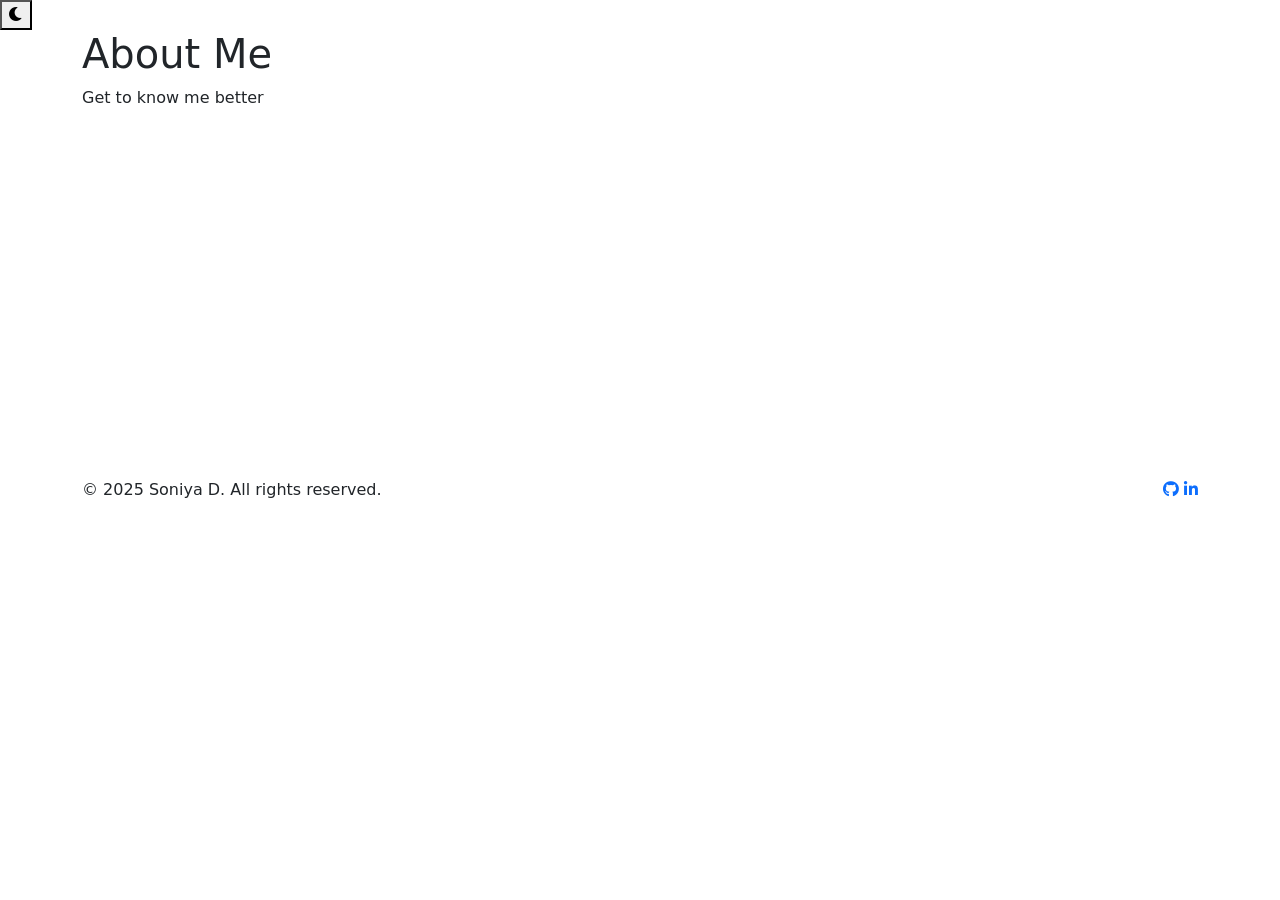
==== about.html @ 7eae17a2 "Add personal portfolio website" ====
<!DOCTYPE html>
<html lang="en">
<head>
    <meta charset="UTF-8">
    <meta name="viewport" content="width=device-width, initial-scale=1.0">
    <title>About | Soniya D</title>
    <link href="https://cdn.jsdelivr.net/npm/bootstrap@5.3.0-alpha1/dist/css/bootstrap.min.css" rel="stylesheet">
    <link rel="stylesheet" href="https://cdnjs.cloudflare.com/ajax/libs/font-awesome/6.0.0-beta3/css/all.min.css">
    <link href="https://fonts.googleapis.com/css2?family=Inter:wght@300;400;500;600;700;800&family=Playfair+Display:wght@400;500;600;700&display=swap" rel="stylesheet">
    <link href="https://unpkg.com/aos@2.3.1/dist/aos.css" rel="stylesheet">
    <link rel="stylesheet" href="css/style.css">
</head>
<body>

    <button id="theme-toggle" class="theme-toggle"><i class="fas fa-moon"></i></button>

    <nav class="navbar navbar-expand-lg navbar-dark fixed-top">
        <div class="container">
            <a class="navbar-brand" href="index.html"><span class="brand-gold">Soniya</span> D</a>
            <button class="navbar-toggler" type="button" data-bs-toggle="collapse" data-bs-target="#navbarNav">
                <span class="navbar-toggler-icon"></span>
            </button>
            <div class="collapse navbar-collapse" id="navbarNav">
                <ul class="navbar-nav ms-auto">
                    <li class="nav-item"><a class="nav-link" href="index.html">Home</a></li>
                    <li class="nav-item"><a class="nav-link active" href="about.html">About</a></li>
                    <li class="nav-item"><a class="nav-link" href="skills.html">Skills</a></li>
                    <li class="nav-item"><a class="nav-link" href="services.html">Services</a></li>
                    <li class="nav-item"><a class="nav-link" href="projects.html">Projects</a></li>
                    <li class="nav-item"><a class="nav-link" href="resume.html">Resume</a></li>
                    <li class="nav-item"><a class="nav-link" href="contact.html">Contact</a></li>
                </ul>
            </div>
        </div>
    </nav>

    <section class="page-header">
        <div class="container">
            <h1>About Me</h1>
            <p>Get to know me better</p>
        </div>
    </section>

    <section class="about-section">
        <div class="container">
            <div class="row justify-content-center">
                <div class="col-lg-9" data-aos="zoom-in" data-aos-duration="1000" data-aos-easing="ease-out-cubic">
                    <div class="about-card">
                        <div class="profile-wrapper">
                            <div class="profile-ring"></div>
                            <img src="images/img2.jpeg" alt="Soniya D" class="profile-img">
                        </div>
                        <div class="about-content">
                            <h3>Motivated Full-Stack Developer</h3>
                            <div class="lead" id="typed-text"></div>
                            <p>I'm a passionate Python Full-Stack Developer with strong expertise in Django, HTML, CSS, JavaScript, Bootstrap, and MySQL. I love building clean, scalable, and user-friendly web applications that solve real-world problems.</p>
                            <p>With hands-on internship experience and self-developed projects, I focus on writing efficient code and delivering exceptional user experiences. I'm eager to contribute to a collaborative team environment while continuously learning and growing as a developer.</p>
                            
                            <div class="info-list">
                                <div class="info-item" style="--i: 1;">
                                    <i class="fas fa-envelope"></i>
                                    <span>soniyadasperera@gmail.com</span>
                                </div>                            
                                <div class="info-item" style="--i: 3;">
                                    <i class="fas fa-map-marker-alt"></i>
                                    <span>Trivandrum, Kerala</span>
                                </div>
                                <div class="info-item" style="--i: 4;">
                                    <i class="fas fa-calendar-alt"></i>
                                    <span>Available for freelance</span>
                                </div>
                            </div>
                            
                            <a href="contact.html" class="btn btn-primary btn-hire">Hire Me</a>
                        </div>
                    </div>
                </div>
            </div>
        </div>
    </section>

    <footer class="footer">
        <div class="container">
            <div class="row">
                <div class="col-md-6">
                    <p>&copy; 2025 Soniya D. All rights reserved.</p>
                </div>
                <div class="col-md-6 text-md-end">
                    <div class="social-links">
                        <a href="#" target="_blank"><i class="fab fa-github"></i></a>
                        <a href="https://www.linkedin.com/in/soniyadas05" target="_blank" rel="noopener noreferrer">
                            <i class="fab fa-linkedin-in"></i>
                        </a>
                    </div>
                </div>
            </div>
        </div>
    </footer>

    <script src="https://cdn.jsdelivr.net/npm/bootstrap@5.3.0-alpha1/dist/js/bootstrap.bundle.min.js"></script>
    <script src="https://unpkg.com/aos@2.3.1/dist/aos.js"></script>
    <script src="js/script.js"></script>
</body>
</html>
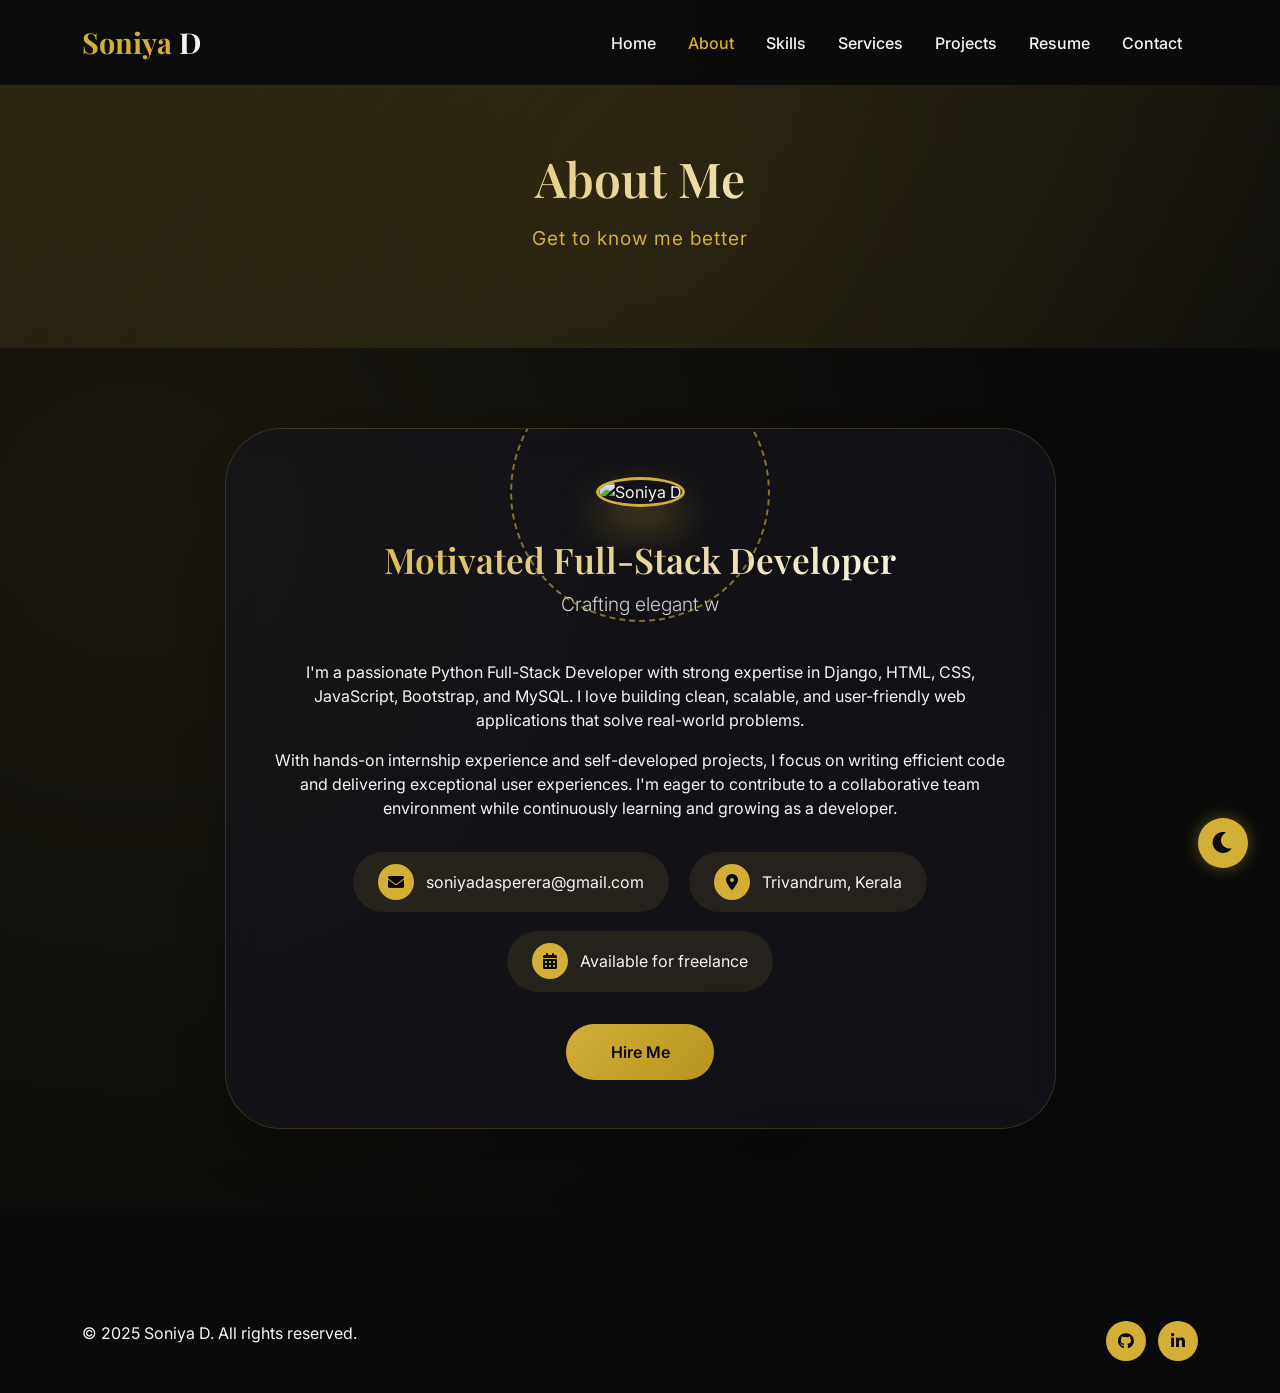
==== commit 8a5489b1: "Updated email link in about page" ====
--- a/about.html
+++ b/about.html
@@ -1,6 +1,6 @@
 <!DOCTYPE html>
 <html lang="en">
-<head>
+<head> 
     <meta charset="UTF-8">
     <meta name="viewport" content="width=device-width, initial-scale=1.0">
     <title>About | Soniya D</title>
@@ -59,7 +59,7 @@
                             <div class="info-list">
                                 <div class="info-item" style="--i: 1;">
                                     <i class="fas fa-envelope"></i>
-                                    <span>soniyadasperera@gmail.com</span>
+                                    <span><a href="mailto:soniyadasperera@gmail.com" style="color: inherit; text-decoration: none;">soniyadasperera@gmail.com</a></span>
                                 </div>                            
                                 <div class="info-item" style="--i: 3;">
                                     <i class="fas fa-map-marker-alt"></i>
@@ -101,4 +101,4 @@
     <script src="https://unpkg.com/aos@2.3.1/dist/aos.js"></script>
     <script src="js/script.js"></script>
 </body>
-</html>+</html>
--- a/css/style.css
+++ b/css/style.css
@@ -0,0 +1,1127 @@
+/* ============================================
+   GLOBAL VARIABLES & RESET
+============================================ */
+:root {
+    --bg-dark: #0a0a0a;
+    --bg-light: #ffffff;
+    --text-dark: #f5f5f5;
+    --text-light: #1a1a1a;
+    --primary: #d4af37;
+    --primary-dark: #b8941e;
+    --primary-glow: rgba(212, 175, 55, 0.4);
+    --gray-dark: #1f1f1f;
+    --gray-light: #eaeaea;
+    --transition: all 0.3s ease;
+    --card-bg: rgba(20, 20, 30, 0.6);
+    --card-border: rgba(212, 175, 55, 0.2);
+}
+
+[data-theme="light"] {
+    --bg-dark: #ffffff;
+    --text-dark: #1a1a1a;
+    --gray-dark: #f8f9fa;
+    --card-bg: rgba(255, 255, 255, 0.8);
+    --card-border: rgba(0, 0, 0, 0.08);
+}
+
+* {
+    margin: 0;
+    padding: 0;
+    box-sizing: border-box;
+}
+
+body {
+    font-family: 'Inter', sans-serif;
+    background-color: var(--bg-dark);
+    color: var(--text-dark);
+    transition: var(--transition);
+    overflow-x: hidden;
+}
+
+h1, h2, h3, h4, h5, h6 {
+    font-family: 'Playfair Display', serif;
+    font-weight: 600;
+}
+
+.highlight {
+    color: var(--primary);
+}
+
+/* ============================================
+   NAVBAR
+============================================ */
+.navbar {
+    background: rgba(10, 10, 10, 0.95);
+    backdrop-filter: blur(10px);
+    padding: 1rem 0;
+    transition: var(--transition);
+}
+
+[data-theme="light"] .navbar {
+    background: rgba(255, 255, 255, 0.95);
+    box-shadow: 0 2px 10px rgba(0,0,0,0.1);
+}
+
+.navbar-brand {
+    font-family: 'Playfair Display', serif;
+    font-size: 1.8rem;
+    font-weight: 700;
+    color: var(--text-dark) !important;
+}
+
+.brand-gold {
+    color: var(--primary);
+}
+
+.nav-link {
+    color: var(--text-dark) !important;
+    font-weight: 500;
+    margin: 0 0.5rem;
+    transition: var(--transition);
+}
+
+.nav-link:hover, .nav-link.active {
+    color: var(--primary) !important;
+}
+
+/* ============================================
+   THEME TOGGLE BUTTON
+============================================ */
+.theme-toggle {
+    position: fixed;
+    bottom: 2rem;
+    right: 2rem;
+    z-index: 999;
+    background: var(--primary);
+    border: none;
+    width: 50px;
+    height: 50px;
+    border-radius: 50%;
+    cursor: pointer;
+    box-shadow: 0 0 15px var(--primary-glow);
+    transition: var(--transition);
+}
+
+.theme-toggle i {
+    font-size: 1.5rem;
+    color: #0a0a0a;
+}
+
+.theme-toggle:hover {
+    transform: scale(1.1);
+    background: var(--primary-dark);
+}
+
+/* ============================================
+   HERO SECTION (Home)
+============================================ */
+.hero-section {
+    min-height: 100vh;
+    padding-top: 80px;
+    position: relative;
+    overflow: hidden;
+}
+
+.hero-title {
+    font-size: 3.5rem;
+    margin-bottom: 1rem;
+}
+
+.hero-role {
+    font-size: 2rem;
+    margin-bottom: 1rem;
+}
+
+.hero-tagline {
+    font-size: 1.2rem;
+    opacity: 0.9;
+    margin-bottom: 2rem;
+}
+
+/* Hexagon Profile */
+.hero-image {
+    position: relative;
+    display: flex;
+    justify-content: center;
+    align-items: center;
+}
+
+.hexagon-wrapper {
+    position: relative;
+    width: 380px;
+    height: 380px;
+    margin: 0 auto;
+}
+
+.hexagon {
+    position: relative;
+    width: 100%;
+    height: 100%;
+    background: linear-gradient(135deg, var(--primary) 0%, var(--primary-dark) 100%);
+    clip-path: polygon(50% 0%, 100% 25%, 100% 75%, 50% 100%, 0% 75%, 0% 25%);
+    display: flex;
+    align-items: center;
+    justify-content: center;
+    transition: all 0.4s ease;
+    animation: floatHexagon 4s ease-in-out infinite;
+}
+
+.hexagon::before {
+    content: '';
+    position: absolute;
+    inset: 5px;
+    background: var(--bg-dark);
+    clip-path: polygon(50% 0%, 100% 25%, 100% 75%, 50% 100%, 0% 75%, 0% 25%);
+    z-index: 1;
+}
+
+.hexagon img {
+    position: relative;
+    z-index: 2;
+    width: 92%;
+    height: 92%;
+    object-fit: cover;
+    clip-path: polygon(50% 0%, 100% 25%, 100% 75%, 50% 100%, 0% 75%, 0% 25%);
+    transition: transform 0.5s ease;
+}
+
+.hexagon:hover img {
+    transform: scale(1.05);
+}
+
+.hexagon:hover {
+    filter: drop-shadow(0 0 20px var(--primary-glow));
+}
+
+@keyframes floatHexagon {
+    0%, 100% { transform: translateY(0) rotate(0deg); }
+    50% { transform: translateY(-15px) rotate(2deg); }
+}
+
+.glow-ring {
+    position: absolute;
+    top: -10px;
+    left: -10px;
+    right: -10px;
+    bottom: -10px;
+    border-radius: 30% 70% 70% 30% / 30% 30% 70% 70%;
+    background: radial-gradient(circle, var(--primary) 0%, transparent 70%);
+    opacity: 0.3;
+    animation: rotateGlow 8s linear infinite;
+    z-index: -1;
+}
+
+@keyframes rotateGlow {
+    0% { transform: rotate(0deg); border-radius: 30% 70% 70% 30% / 30% 30% 70% 70%; }
+    50% { transform: rotate(180deg); border-radius: 70% 30% 30% 70% / 60% 40% 60% 40%; }
+    100% { transform: rotate(360deg); border-radius: 30% 70% 70% 30% / 30% 30% 70% 70%; }
+}
+
+
+/* ============================================
+   HOME PAGE – MORPHING BLOB SHAPE (Luxury)
+============================================ */
+.hero-image {
+    position: relative;
+    display: flex;
+    justify-content: center;
+    align-items: center;
+}
+
+.blob-wrapper {
+    position: relative;
+    width: 380px;
+    height: 380px;
+    margin: 0 auto;
+    cursor: pointer;
+    transition: transform 0.3s ease;
+}
+
+.blob-shape {
+    position: relative;
+    width: 100%;
+    height: 100%;
+    background: linear-gradient(135deg, var(--primary) 0%, var(--primary-dark) 100%);
+    border-radius: 60% 40% 30% 70% / 60% 30% 70% 40%;
+    animation: morphBlob 8s ease-in-out infinite;
+    display: flex;
+    align-items: center;
+    justify-content: center;
+    overflow: hidden;
+    transition: all 0.5s cubic-bezier(0.2, 0.9, 0.4, 1.1);
+    will-change: border-radius;
+}
+
+@keyframes morphBlob {
+    0% {
+        border-radius: 60% 40% 30% 70% / 60% 30% 70% 40%;
+    }
+    25% {
+        border-radius: 30% 60% 70% 40% / 50% 60% 30% 60%;
+    }
+    50% {
+        border-radius: 50% 50% 30% 70% / 40% 60% 70% 30%;
+    }
+    75% {
+        border-radius: 70% 30% 50% 50% / 30% 70% 40% 60%;
+    }
+    100% {
+        border-radius: 60% 40% 30% 70% / 60% 30% 70% 40%;
+    }
+}
+
+.blob-shape img {
+    width: 92%;
+    height: 92%;
+    object-fit: cover;
+    border-radius: inherit;
+    transition: transform 0.5s ease;
+    filter: brightness(1.02);
+}
+
+.blob-shape:hover img {
+    transform: scale(1.03);
+}
+
+.blob-wrapper:hover .blob-shape {
+    transform: rotate(3deg) scale(1.02);
+    filter: drop-shadow(0 0 25px var(--primary-glow));
+}
+
+.blob-glow {
+    position: absolute;
+    top: -15px;
+    left: -15px;
+    right: -15px;
+    bottom: -15px;
+    background: radial-gradient(circle, var(--primary) 0%, transparent 70%);
+    border-radius: 50%;
+    opacity: 0.2;
+    animation: pulseGlow 3s ease-in-out infinite;
+    z-index: -1;
+}
+
+@keyframes pulseGlow {
+    0%, 100% {
+        opacity: 0.15;
+        transform: scale(0.98);
+    }
+    50% {
+        opacity: 0.35;
+        transform: scale(1.02);
+    }
+}
+
+/* 3D Tilt Effect on hover (enhanced via JS) */
+.blob-wrapper.tilt-effect {
+    transform-style: preserve-3d;
+    perspective: 1000px;
+}
+
+/* Responsive */
+@media (max-width: 768px) {
+    .blob-wrapper {
+        width: 260px;
+        height: 260px;
+    }
+}
+
+/* ============================================
+   IMAGE POP-OUT EFFECT (Emerging from shape)
+============================================ */
+.blob-shape {
+    transform-style: preserve-3d;
+    perspective: 800px;
+}
+
+.blob-shape img {
+    transition: transform 0.4s cubic-bezier(0.2, 0.9, 0.4, 1.1), filter 0.3s ease;
+    transform-origin: center center;
+    will-change: transform;
+}
+
+/* Hover effect: image comes out of the blob */
+.blob-wrapper:hover .blob-shape img {
+    transform: scale(1.08) translateZ(30px);
+    filter: brightness(1.08) drop-shadow(0 15px 25px rgba(0,0,0,0.3));
+}
+
+/* Optional: also slightly lift the whole blob wrapper */
+.blob-wrapper:hover .blob-shape {
+    transform: rotate(2deg) scale(1.01);
+    filter: drop-shadow(0 0 25px var(--primary-glow));
+}
+
+/* Smooth transition for the wrapper as well */
+.blob-wrapper {
+    transition: transform 0.3s ease;
+}
+
+
+/* ============================================
+   BUTTONS
+============================================ */
+.btn {
+    padding: 0.8rem 2rem;
+    font-weight: 500;
+    border-radius: 50px;
+    transition: var(--transition);
+}
+
+.btn-primary {
+    background: var(--primary);
+    border: none;
+    color: #0a0a0a;
+}
+
+.btn-primary:hover {
+    background: var(--primary-dark);
+    transform: translateY(-3px);
+    box-shadow: 0 10px 20px var(--primary-glow);
+}
+
+.btn-outline {
+    background: transparent;
+    border: 2px solid var(--primary);
+    color: var(--primary);
+}
+
+.btn-outline:hover {
+    background: var(--primary);
+    color: #0a0a0a;
+    transform: translateY(-3px);
+}
+
+/* ============================================
+   SCROLL INDICATOR
+============================================ */
+.scroll-indicator {
+    position: absolute;
+    bottom: 2rem;
+    left: 50%;
+    transform: translateX(-50%);
+    animation: bounce 2s infinite;
+}
+
+.scroll-indicator a {
+    color: var(--primary);
+    font-size: 1.5rem;
+}
+
+@keyframes bounce {
+    0%, 100% { transform: translateY(0); }
+    50% { transform: translateY(10px); }
+}
+
+/* ============================================
+   PAGE HEADER (common for inner pages)
+============================================ */
+.page-header {
+    padding: 150px 0 80px;
+    text-align: center;
+    background: linear-gradient(135deg, rgba(212,175,55,0.15) 0%, rgba(0,0,0,0) 100%);
+    position: relative;
+    overflow: hidden;
+}
+
+.page-header::before {
+    content: '';
+    position: absolute;
+    top: -50%;
+    left: -50%;
+    width: 200%;
+    height: 200%;
+    background: radial-gradient(circle, rgba(212,175,55,0.1) 0%, transparent 70%);
+    animation: rotateSlow 30s linear infinite;
+    z-index: 0;
+}
+
+@keyframes rotateSlow {
+    from { transform: rotate(0deg); }
+    to { transform: rotate(360deg); }
+}
+
+.page-header h1 {
+    font-size: 3rem;
+    margin-bottom: 1rem;
+    position: relative;
+    z-index: 1;
+    background: linear-gradient(135deg, var(--primary), #fff);
+    -webkit-background-clip: text;
+    background-clip: text;
+    color: transparent;
+    animation: titleReveal 1.2s cubic-bezier(0.2, 0.9, 0.4, 1.1) forwards;
+}
+
+@keyframes titleReveal {
+    0% { opacity: 0; transform: translateY(30px) scale(0.95); filter: blur(10px); }
+    100% { opacity: 1; transform: translateY(0) scale(1); filter: blur(0); }
+}
+
+.page-header p {
+    font-size: 1.2rem;
+    animation: fadeUp 0.8s ease-out 0.4s forwards;
+    opacity: 0;
+    transform: translateY(20px);
+    color: var(--primary);
+    letter-spacing: 1px;
+}
+
+@keyframes fadeUp {
+    to { opacity: 1; transform: translateY(0); }
+}
+
+/* ============================================
+   ABOUT PAGE – LUXURY CARD
+============================================ */
+.about-section {
+    padding: 80px 0;
+    position: relative;
+    background: radial-gradient(circle at 10% 20%, rgba(212,175,55,0.08) 0%, transparent 70%);
+}
+
+.about-card {
+    background: var(--card-bg);
+    backdrop-filter: blur(15px);
+    border-radius: 56px;
+    padding: 3rem;
+    border: 1px solid var(--card-border);
+    box-shadow: 0 30px 50px rgba(0, 0, 0, 0.2);
+    transition: all 0.5s cubic-bezier(0.2, 0.9, 0.4, 1.1);
+    position: relative;
+    overflow: hidden;
+}
+
+.about-card::after {
+    content: '';
+    position: absolute;
+    top: 0;
+    left: 0;
+    width: 100%;
+    height: 100%;
+    background: linear-gradient(120deg, transparent, rgba(212,175,55,0.1), transparent);
+    transform: translateX(-100%);
+    transition: transform 0.8s ease;
+}
+
+.about-card:hover::after {
+    transform: translateX(100%);
+}
+
+.about-card:hover {
+    transform: translateY(-8px) scale(1.01);
+    box-shadow: 0 40px 60px var(--primary-glow);
+    border-color: var(--primary);
+}
+
+.profile-wrapper {
+    position: relative;
+    text-align: center;
+    margin-bottom: 2rem;
+}
+
+.profile-ring {
+    position: absolute;
+    top: 50%;
+    left: 50%;
+    transform: translate(-50%, -50%);
+    width: 260px;
+    height: 260px;
+    border-radius: 50%;
+    border: 2px dashed var(--primary);
+    animation: spinRing 20s linear infinite;
+    pointer-events: none;
+    opacity: 0.6;
+}
+
+@keyframes spinRing {
+    from { transform: translate(-50%, -50%) rotate(0deg); }
+    to { transform: translate(-50%, -50%) rotate(360deg); }
+}
+
+.profile-img {
+    width: 240px;
+    height: 240px;
+    border-radius: 50%;
+    object-fit: cover;
+    border: 3px solid var(--primary);
+    box-shadow: 0 20px 40px var(--primary-glow);
+    transition: all 0.4s ease;
+    animation: floatProfile 5s ease-in-out infinite;
+}
+
+@keyframes floatProfile {
+    0%, 100% { transform: translateY(0); }
+    50% { transform: translateY(-8px); }
+}
+
+.profile-img:hover {
+    transform: scale(1.02);
+    animation-play-state: paused;
+}
+
+.about-content {
+    text-align: center;
+}
+
+.about-content h3 {
+    font-size: 2.2rem;
+    background: linear-gradient(135deg, var(--primary), #fff);
+    -webkit-background-clip: text;
+    background-clip: text;
+    color: transparent;
+}
+
+.about-content .lead {
+    font-size: 1.2rem;
+    min-height: 70px;
+    color: rgba(255,255,255,0.8);
+}
+
+[data-theme="light"] .about-content .lead {
+    color: rgba(0,0,0,0.7);
+}
+
+.info-list {
+    display: flex;
+    flex-wrap: wrap;
+    justify-content: center;
+    gap: 1.2rem;
+    margin: 2rem 0;
+}
+
+.info-item {
+    display: flex;
+    align-items: center;
+    gap: 0.8rem;
+    background: rgba(212, 175, 55, 0.1);
+    backdrop-filter: blur(5px);
+    padding: 0.7rem 1.5rem;
+    border-radius: 60px;
+    transition: all 0.3s ease;
+    border: 1px solid transparent;
+}
+
+.info-item i {
+    width: 36px;
+    height: 36px;
+    background: var(--primary);
+    border-radius: 50%;
+    display: inline-flex;
+    align-items: center;
+    justify-content: center;
+    color: #0a0a0a;
+}
+
+.info-item:hover {
+    background: rgba(212, 175, 55, 0.2);
+    transform: translateY(-5px);
+    border-color: var(--primary);
+}
+
+.btn-hire {
+    padding: 1rem 2.8rem;
+    font-weight: 600;
+    background: linear-gradient(135deg, var(--primary), var(--primary-dark));
+    border: none;
+    color: #0a0a0a;
+    transition: all 0.4s ease;
+}
+
+.btn-hire:hover {
+    transform: translateY(-3px);
+    box-shadow: 0 10px 25px var(--primary-glow);
+}
+
+/* ============================================
+   SKILLS PAGE – GLASS CARDS & PROGRESS BARS
+============================================ */
+.skills-section {
+    padding: 80px 0;
+}
+
+.skill-card {
+    background: var(--card-bg);
+    backdrop-filter: blur(12px);
+    border-radius: 28px;
+    padding: 2rem;
+    transition: transform 0.4s ease, box-shadow 0.4s ease;
+    height: 100%;
+    border: 1px solid var(--card-border);
+}
+
+.skill-card:hover {
+    transform: translateY(-8px);
+    box-shadow: 0 25px 45px var(--primary-glow);
+    border-color: var(--primary);
+}
+
+.skill-card-header {
+    display: flex;
+    align-items: center;
+    gap: 1rem;
+    margin-bottom: 2rem;
+    border-bottom: 2px solid var(--primary);
+    padding-bottom: 0.8rem;
+}
+
+.skill-card-header i {
+    font-size: 2.2rem;
+    color: var(--primary);
+    transition: transform 0.3s ease;
+}
+
+.skill-card:hover .skill-card-header i {
+    transform: scale(1.1);
+}
+
+.skill-items {
+    display: flex;
+    flex-direction: column;
+    gap: 1.5rem;
+}
+
+.skill-info {
+    display: flex;
+    justify-content: space-between;
+    margin-bottom: 0.6rem;
+    font-weight: 500;
+}
+
+.skill-info span:first-child i {
+    margin-right: 0.5rem;
+    color: var(--primary);
+}
+
+.skill-percent {
+    font-weight: 600;
+    color: var(--primary);
+}
+
+.progress {
+    height: 8px;
+    background: rgba(212, 175, 55, 0.2);
+    border-radius: 10px;
+}
+
+.progress-bar {
+    background: linear-gradient(90deg, var(--primary), var(--primary-dark));
+    border-radius: 10px;
+    width: 0;
+    transition: width 1.2s cubic-bezier(0.22, 0.97, 0.36, 0.98);
+}
+
+.skill-item:hover .skill-percent {
+    transform: scale(1.05);
+    text-shadow: 0 0 5px var(--primary-glow);
+}
+
+.soft-skills-card {
+    background: var(--card-bg);
+    backdrop-filter: blur(12px);
+    border-radius: 28px;
+    padding: 2rem;
+    text-align: center;
+    border: 1px solid var(--card-border);
+    transition: all 0.3s ease;
+}
+
+.soft-skills-card:hover {
+    transform: translateY(-5px);
+    border-color: var(--primary);
+}
+
+.soft-skills-header {
+    display: flex;
+    align-items: center;
+    justify-content: center;
+    gap: 1rem;
+    margin-bottom: 1.5rem;
+}
+
+.soft-skills-header i {
+    font-size: 2rem;
+    color: var(--primary);
+}
+
+.skill-badge {
+    display: inline-block;
+    background: rgba(212, 175, 55, 0.15);
+    padding: 0.5rem 1.5rem;
+    border-radius: 60px;
+    font-weight: 500;
+    margin: 0.3rem;
+    transition: all 0.3s ease;
+}
+
+.skill-badge:hover {
+    background: var(--primary);
+    color: #0a0a0a;
+    transform: translateY(-3px);
+}
+
+/* ============================================
+   SERVICES, PROJECTS, RESUME
+============================================ */
+.service-card, .project-card, .resume-card {
+    background: var(--card-bg);
+    backdrop-filter: blur(10px);
+    border-radius: 24px;
+    padding: 2rem;
+    transition: var(--transition);
+    height: 100%;
+    border: 1px solid var(--card-border);
+}
+
+.service-card:hover, .project-card:hover, .resume-card:hover {
+    transform: translateY(-8px);
+    box-shadow: 0 20px 40px var(--primary-glow);
+    border-color: var(--primary);
+}
+
+.service-card i {
+    font-size: 3rem;
+    color: var(--primary);
+    margin-bottom: 1rem;
+}
+
+.project-img img {
+    width: 100%;
+    height: 250px;
+    object-fit: cover;
+    border-radius: 20px 20px 0 0;
+}
+
+.tech-stack span {
+    display: inline-block;
+    background: rgba(212, 175, 55, 0.2);
+    padding: 0.2rem 0.8rem;
+    border-radius: 20px;
+    font-size: 0.8rem;
+    margin-right: 0.5rem;
+    margin-bottom: 0.5rem;
+}
+
+.resume-card h3 {
+    border-left: 3px solid var(--primary);
+    padding-left: 1rem;
+    margin-bottom: 1.5rem;
+}
+
+.company {
+    color: var(--primary);
+    font-weight: 500;
+}
+
+/* ============================================
+   CONTACT PAGE LUXURY STYLES (Phone removed)
+============================================ */
+.contact-section {
+    padding: 80px 0;
+}
+
+.contact-info-card, .contact-form-card {
+    background: var(--card-bg);
+    backdrop-filter: blur(15px);
+    border-radius: 32px;
+    padding: 2.5rem;
+    border: 1px solid var(--card-border);
+    transition: all 0.4s ease;
+    height: 100%;
+}
+
+.contact-info-card:hover, .contact-form-card:hover {
+    transform: translateY(-8px);
+    border-color: var(--primary);
+    box-shadow: 0 25px 45px var(--primary-glow);
+}
+
+.contact-info-card h3, .contact-form-card h3 {
+    font-size: 1.8rem;
+    margin-bottom: 2rem;
+}
+
+.contact-details {
+    margin-top: 1rem;
+}
+
+.contact-item {
+    display: flex;
+    align-items: center;
+    gap: 1.2rem;
+    margin-bottom: 2rem;
+    padding: 0.5rem;
+    border-radius: 20px;
+    transition: all 0.3s ease;
+}
+
+.contact-item:hover {
+    background: rgba(212, 175, 55, 0.1);
+    transform: translateX(8px);
+}
+
+.icon-box {
+    width: 50px;
+    height: 50px;
+    background: linear-gradient(135deg, var(--primary), var(--primary-dark));
+    border-radius: 18px;
+    display: flex;
+    align-items: center;
+    justify-content: center;
+    transition: all 0.3s ease;
+}
+
+.icon-box i {
+    font-size: 1.5rem;
+    color: #0a0a0a;
+}
+
+.contact-item h4 {
+    font-size: 1rem;
+    font-weight: 600;
+    margin-bottom: 0.2rem;
+    color: var(--primary);
+}
+
+.contact-item p {
+    margin-bottom: 0;
+    font-size: 0.95rem;
+    opacity: 0.85;
+}
+
+/* Form Inputs */
+.contact-form-card .form-control {
+    background: rgba(255, 255, 255, 0.08);
+    border: 1px solid rgba(212, 175, 55, 0.3);
+    border-radius: 16px;
+    padding: 0.9rem 1.2rem;
+    color: var(--text-dark);
+    transition: all 0.3s ease;
+}
+
+[data-theme="light"] .contact-form-card .form-control {
+    background: rgba(0, 0, 0, 0.03);
+    border-color: rgba(0, 0, 0, 0.15);
+    color: #1a1a1a;
+}
+
+.contact-form-card .form-control:focus {
+    border-color: var(--primary);
+    box-shadow: 0 0 0 3px rgba(212, 175, 55, 0.2);
+    outline: none;
+}
+
+.contact-form-card .form-control::placeholder {
+    color: rgba(255, 255, 255, 0.5);
+}
+
+[data-theme="light"] .contact-form-card .form-control::placeholder {
+    color: rgba(0, 0, 0, 0.4);
+}
+
+.send-btn {
+    width: 100%;
+    padding: 1rem;
+    font-weight: 600;
+    letter-spacing: 1px;
+    border-radius: 50px;
+    background: linear-gradient(135deg, var(--primary), var(--primary-dark));
+    border: none;
+    transition: all 0.3s ease;
+}
+
+.send-btn:hover {
+    transform: translateY(-3px);
+    box-shadow: 0 10px 25px var(--primary-glow);
+}
+
+/* Alert styling */
+.alert {
+    border-radius: 20px;
+    font-weight: 500;
+    padding: 1rem;
+}
+
+.alert-success {
+    background: rgba(40, 167, 69, 0.15);
+    border: 1px solid #28a745;
+    color: #28a745;
+}
+
+.alert-danger {
+    background: rgba(220, 53, 69, 0.15);
+    border: 1px solid #dc3545;
+    color: #dc3545;
+}
+
+/* ============================================
+   FOOTER & SOCIAL LINKS
+============================================ */
+.footer {
+    padding: 2rem 0;
+    background: rgba(10, 10, 10, 0.95);
+    margin-top: 80px;
+}
+
+[data-theme="light"] .footer {
+    background: var(--gray-light);
+}
+
+.social-links a {
+    display: inline-block;
+    width: 40px;
+    height: 40px;
+    background: var(--primary);
+    color: #0a0a0a;
+    border-radius: 50%;
+    text-align: center;
+    line-height: 40px;
+    margin-left: 0.5rem;
+    transition: var(--transition);
+}
+
+.social-links a:hover {
+    transform: translateY(-3px);
+    background: var(--primary-dark);
+}
+
+/* ============================================
+   LUXURY ADDITIONS – MOUSE GLOW, SCROLL PROGRESS, PARTICLES
+============================================ */
+#particles-canvas {
+    position: fixed;
+    top: 0;
+    left: 0;
+    width: 100%;
+    height: 100%;
+    z-index: -1;
+    pointer-events: none;
+    opacity: 0.4;
+}
+
+.mouse-glow {
+    position: fixed;
+    width: 500px;
+    height: 500px;
+    background: radial-gradient(circle, rgba(212,175,55,0.2) 0%, rgba(212,175,55,0) 70%);
+    border-radius: 50%;
+    pointer-events: none;
+    transform: translate(-50%, -50%);
+    z-index: 9999;
+    opacity: 0;
+    transition: opacity 0.5s ease;
+}
+
+.scroll-progress {
+    position: fixed;
+    top: 0;
+    left: 0;
+    width: 0%;
+    height: 3px;
+    background: linear-gradient(90deg, var(--primary), var(--primary-dark));
+    z-index: 10000;
+    transition: width 0.1s linear;
+    box-shadow: 0 0 8px var(--primary);
+}
+
+/* ============================================
+   RESPONSIVE
+============================================ */
+@media (max-width: 768px) {
+    .hero-title { font-size: 2.5rem; }
+    .hero-role { font-size: 1.5rem; }
+    .hexagon-wrapper { width: 260px; height: 260px; }
+    .page-header h1 { font-size: 2.2rem; }
+    .about-card, .skill-card, .service-card, .project-card { padding: 1.5rem; }
+    .profile-img { width: 180px; height: 180px; }
+    .profile-ring { width: 200px; height: 200px; }
+    .mouse-glow { display: none; }
+    .contact-info-card, .contact-form-card { padding: 1.5rem; }
+    .contact-item { gap: 1rem; }
+    .icon-box { width: 40px; height: 40px; }
+    .icon-box i { font-size: 1.2rem; }
+}
+
+
+
+/* ============================================
+   SKILLS PAGE – SMALL ELEGANT BOXES
+============================================ */
+.skills-section {
+    padding: 80px 0;
+}
+
+.skills-grid {
+    display: flex;
+    flex-wrap: wrap;
+    justify-content: center;
+    gap: 1.8rem;
+}
+
+.skill-box {
+    background: var(--card-bg);
+    backdrop-filter: blur(12px);
+    border-radius: 28px;
+    padding: 1.8rem 1.2rem;
+    text-align: center;
+    transition: all 0.3s ease;
+    border: 1px solid var(--card-border);
+    width: 160px;
+    cursor: default;
+}
+
+.skill-box:hover {
+    transform: translateY(-8px);
+    border-color: var(--primary);
+    box-shadow: 0 20px 35px var(--primary-glow);
+}
+
+.skill-box i {
+    font-size: 2.8rem;
+    color: var(--primary);
+    margin-bottom: 1rem;
+    display: inline-block;
+}
+
+.skill-box h4 {
+    font-size: 1.1rem;
+    font-weight: 600;
+    margin-bottom: 0.8rem;
+}
+
+.skill-box .skill-percent {
+    font-size: 1.5rem;
+    font-weight: 700;
+    color: var(--primary);
+    background: rgba(212, 175, 55, 0.15);
+    display: inline-block;
+    padding: 0.2rem 0.8rem;
+    border-radius: 50px;
+    margin-right: 2px;
+}
+
+.skill-box span:last-child {
+    font-size: 1.2rem;
+    font-weight: 600;
+    color: var(--primary);
+}
+
+/* Responsive */
+@media (max-width: 768px) {
+    .skills-grid {
+        gap: 1rem;
+    }
+    .skill-box {
+        width: 140px;
+        padding: 1.2rem 0.8rem;
+    }
+    .skill-box i {
+        font-size: 2rem;
+    }
+    .skill-box h4 {
+        font-size: 0.9rem;
+    }
+    .skill-box .skill-percent {
+        font-size: 1.2rem;
+    }
+}
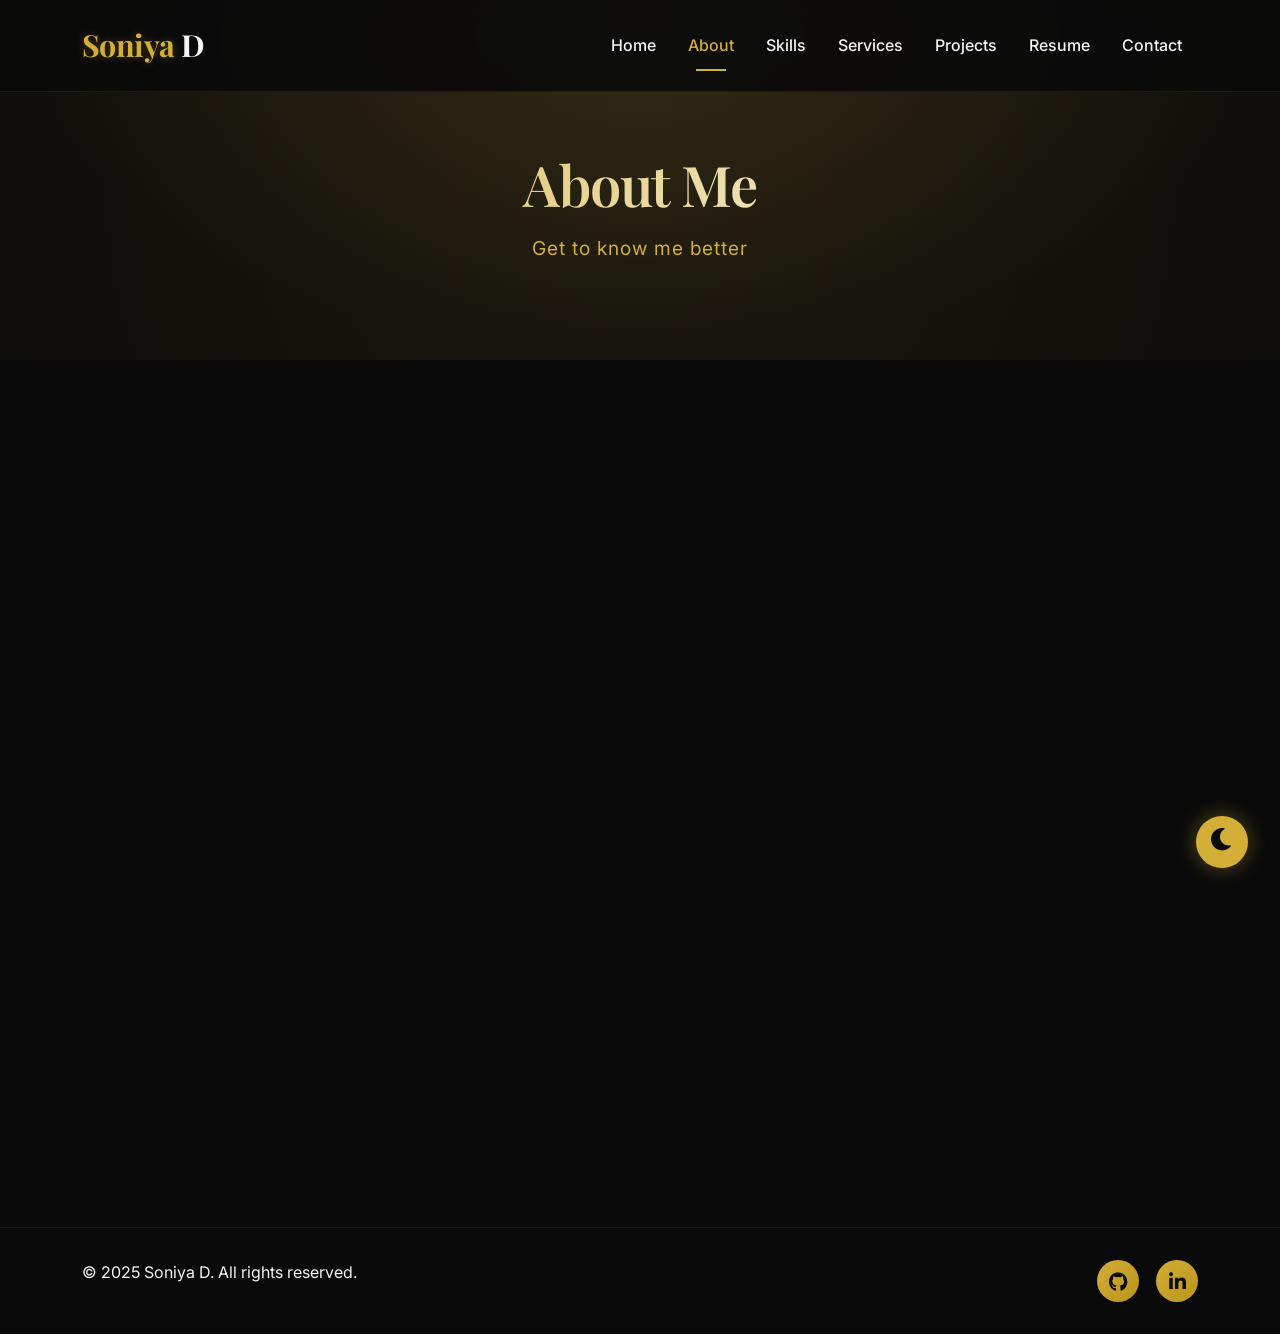
==== commit a79bdfbb: "Update about.html" ====
--- a/about.html
+++ b/about.html
@@ -46,10 +46,7 @@
             <div class="row justify-content-center">
                 <div class="col-lg-9" data-aos="zoom-in" data-aos-duration="1000" data-aos-easing="ease-out-cubic">
                     <div class="about-card">
-                        <div class="profile-wrapper">
-                            <div class="profile-ring"></div>
-                            <img src="images/img2.jpeg" alt="Soniya D" class="profile-img">
-                        </div>
+                        <img src="images/img2.jpeg" alt="Soniya D" class="profile-img">
                         <div class="about-content">
                             <h3>Motivated Full-Stack Developer</h3>
                             <div class="lead" id="typed-text"></div>
@@ -57,15 +54,15 @@
                             <p>With hands-on internship experience and self-developed projects, I focus on writing efficient code and delivering exceptional user experiences. I'm eager to contribute to a collaborative team environment while continuously learning and growing as a developer.</p>
                             
                             <div class="info-list">
-                                <div class="info-item" style="--i: 1;">
+                                <div class="info-item">
                                     <i class="fas fa-envelope"></i>
                                     <span><a href="mailto:soniyadasperera@gmail.com" style="color: inherit; text-decoration: none;">soniyadasperera@gmail.com</a></span>
                                 </div>                            
-                                <div class="info-item" style="--i: 3;">
+                                <div class="info-item">
                                     <i class="fas fa-map-marker-alt"></i>
                                     <span>Trivandrum, Kerala</span>
                                 </div>
-                                <div class="info-item" style="--i: 4;">
+                                <div class="info-item">
                                     <i class="fas fa-calendar-alt"></i>
                                     <span>Available for freelance</span>
                                 </div>
--- a/css/style.css
+++ b/css/style.css
@@ -11,17 +11,20 @@
     --primary-glow: rgba(212, 175, 55, 0.4);
     --gray-dark: #1f1f1f;
     --gray-light: #eaeaea;
-    --transition: all 0.3s ease;
+    --transition: all 0.3s cubic-bezier(0.25, 0.46, 0.45, 0.94);
     --card-bg: rgba(20, 20, 30, 0.6);
     --card-border: rgba(212, 175, 55, 0.2);
+    --shadow-sm: 0 10px 30px -10px rgba(0, 0, 0, 0.3);
+    --shadow-lg: 0 25px 50px -12px rgba(0, 0, 0, 0.25);
 }
 
 [data-theme="light"] {
     --bg-dark: #ffffff;
     --text-dark: #1a1a1a;
     --gray-dark: #f8f9fa;
-    --card-bg: rgba(255, 255, 255, 0.8);
+    --card-bg: rgba(255, 255, 255, 0.85);
     --card-border: rgba(0, 0, 0, 0.08);
+    --shadow-sm: 0 10px 30px -10px rgba(0, 0, 0, 0.08);
 }
 
 * {
@@ -34,43 +37,97 @@
     font-family: 'Inter', sans-serif;
     background-color: var(--bg-dark);
     color: var(--text-dark);
-    transition: var(--transition);
+    transition: background-color 0.3s ease, color 0.2s ease;
     overflow-x: hidden;
+    line-height: 1.6;
 }
 
 h1, h2, h3, h4, h5, h6 {
     font-family: 'Playfair Display', serif;
     font-weight: 600;
+    letter-spacing: -0.02em;
 }
 
 .highlight {
     color: var(--primary);
+    position: relative;
+    display: inline-block;
+}
+
+.highlight::after {
+    content: '';
+    position: absolute;
+    bottom: 5px;
+    left: 0;
+    width: 100%;
+    height: 2px;
+    background: linear-gradient(90deg, var(--primary), transparent);
+    transform: scaleX(0);
+    transform-origin: left;
+    transition: transform 0.3s ease;
+}
+
+.highlight:hover::after {
+    transform: scaleX(1);
+}
+
+/* ============================================
+   SCROLLBAR STYLING
+============================================ */
+::-webkit-scrollbar {
+    width: 8px;
+}
+
+::-webkit-scrollbar-track {
+    background: var(--gray-dark);
+}
+
+::-webkit-scrollbar-thumb {
+    background: var(--primary);
+    border-radius: 10px;
+}
+
+::-webkit-scrollbar-thumb:hover {
+    background: var(--primary-dark);
 }
 
 /* ============================================
    NAVBAR
 ============================================ */
 .navbar {
-    background: rgba(10, 10, 10, 0.95);
-    backdrop-filter: blur(10px);
+    background: rgba(10, 10, 10, 0.92);
+    backdrop-filter: blur(12px);
     padding: 1rem 0;
-    transition: var(--transition);
+    transition: all 0.3s ease;
+    border-bottom: 1px solid rgba(212, 175, 55, 0.1);
+}
+
+.navbar.scrolled {
+    padding: 0.7rem 0;
+    background: rgba(10, 10, 12, 0.98);
+    box-shadow: 0 4px 20px rgba(0, 0, 0, 0.1);
 }
 
 [data-theme="light"] .navbar {
     background: rgba(255, 255, 255, 0.95);
-    box-shadow: 0 2px 10px rgba(0,0,0,0.1);
+    box-shadow: 0 2px 12px rgba(0, 0, 0, 0.05);
+}
+
+[data-theme="light"] .navbar.scrolled {
+    background: rgba(255, 255, 255, 0.98);
 }
 
 .navbar-brand {
     font-family: 'Playfair Display', serif;
-    font-size: 1.8rem;
+    font-size: 1.9rem;
     font-weight: 700;
     color: var(--text-dark) !important;
+    letter-spacing: -0.02em;
 }
 
 .brand-gold {
     color: var(--primary);
+    text-shadow: 0 0 10px rgba(212, 175, 55, 0.3);
 }
 
 .nav-link {
@@ -78,9 +135,28 @@
     font-weight: 500;
     margin: 0 0.5rem;
     transition: var(--transition);
-}
-
-.nav-link:hover, .nav-link.active {
+    position: relative;
+}
+
+.nav-link::after {
+    content: '';
+    position: absolute;
+    bottom: -5px;
+    left: 50%;
+    transform: translateX(-50%) scaleX(0);
+    width: 30px;
+    height: 2px;
+    background: var(--primary);
+    transition: transform 0.3s ease;
+}
+
+.nav-link:hover::after,
+.nav-link.active::after {
+    transform: translateX(-50%) scaleX(1);
+}
+
+.nav-link:hover,
+.nav-link.active {
     color: var(--primary) !important;
 }
 
@@ -91,143 +167,75 @@
     position: fixed;
     bottom: 2rem;
     right: 2rem;
-    z-index: 999;
+    z-index: 1000;
     background: var(--primary);
     border: none;
-    width: 50px;
-    height: 50px;
+    width: 52px;
+    height: 52px;
     border-radius: 50%;
     cursor: pointer;
-    box-shadow: 0 0 15px var(--primary-glow);
-    transition: var(--transition);
+    box-shadow: 0 0 20px var(--primary-glow);
+    transition: transform 0.2s, background 0.2s;
+    backdrop-filter: blur(5px);
 }
 
 .theme-toggle i {
-    font-size: 1.5rem;
+    font-size: 1.6rem;
     color: #0a0a0a;
 }
 
 .theme-toggle:hover {
-    transform: scale(1.1);
+    transform: scale(1.1) rotate(10deg);
     background: var(--primary-dark);
-}
-
-/* ============================================
-   HERO SECTION (Home)
+    box-shadow: 0 0 30px var(--primary-glow);
+}
+
+/* ============================================
+   HERO SECTION
 ============================================ */
 .hero-section {
     min-height: 100vh;
-    padding-top: 80px;
+    padding-top: 100px;
     position: relative;
     overflow: hidden;
 }
 
 .hero-title {
-    font-size: 3.5rem;
+    font-size: 3.8rem;
     margin-bottom: 1rem;
+    line-height: 1.2;
+    background: linear-gradient(135deg, #fff 0%, var(--primary) 100%);
+    -webkit-background-clip: text;
+    background-clip: text;
+    color: transparent;
+    animation: titleGlow 3s ease-in-out infinite;
+}
+
+@keyframes titleGlow {
+    0%, 100% { filter: drop-shadow(0 0 0px var(--primary)); }
+    50% { filter: drop-shadow(0 0 15px var(--primary)); }
+}
+
+[data-theme="light"] .hero-title {
+    background: linear-gradient(135deg, #1a1a1a 0%, var(--primary) 100%);
+    -webkit-background-clip: text;
+    background-clip: text;
 }
 
 .hero-role {
     font-size: 2rem;
     margin-bottom: 1rem;
+    font-weight: 500;
 }
 
 .hero-tagline {
     font-size: 1.2rem;
     opacity: 0.9;
     margin-bottom: 2rem;
-}
-
-/* Hexagon Profile */
-.hero-image {
-    position: relative;
-    display: flex;
-    justify-content: center;
-    align-items: center;
-}
-
-.hexagon-wrapper {
-    position: relative;
-    width: 380px;
-    height: 380px;
-    margin: 0 auto;
-}
-
-.hexagon {
-    position: relative;
-    width: 100%;
-    height: 100%;
-    background: linear-gradient(135deg, var(--primary) 0%, var(--primary-dark) 100%);
-    clip-path: polygon(50% 0%, 100% 25%, 100% 75%, 50% 100%, 0% 75%, 0% 25%);
-    display: flex;
-    align-items: center;
-    justify-content: center;
-    transition: all 0.4s ease;
-    animation: floatHexagon 4s ease-in-out infinite;
-}
-
-.hexagon::before {
-    content: '';
-    position: absolute;
-    inset: 5px;
-    background: var(--bg-dark);
-    clip-path: polygon(50% 0%, 100% 25%, 100% 75%, 50% 100%, 0% 75%, 0% 25%);
-    z-index: 1;
-}
-
-.hexagon img {
-    position: relative;
-    z-index: 2;
-    width: 92%;
-    height: 92%;
-    object-fit: cover;
-    clip-path: polygon(50% 0%, 100% 25%, 100% 75%, 50% 100%, 0% 75%, 0% 25%);
-    transition: transform 0.5s ease;
-}
-
-.hexagon:hover img {
-    transform: scale(1.05);
-}
-
-.hexagon:hover {
-    filter: drop-shadow(0 0 20px var(--primary-glow));
-}
-
-@keyframes floatHexagon {
-    0%, 100% { transform: translateY(0) rotate(0deg); }
-    50% { transform: translateY(-15px) rotate(2deg); }
-}
-
-.glow-ring {
-    position: absolute;
-    top: -10px;
-    left: -10px;
-    right: -10px;
-    bottom: -10px;
-    border-radius: 30% 70% 70% 30% / 30% 30% 70% 70%;
-    background: radial-gradient(circle, var(--primary) 0%, transparent 70%);
-    opacity: 0.3;
-    animation: rotateGlow 8s linear infinite;
-    z-index: -1;
-}
-
-@keyframes rotateGlow {
-    0% { transform: rotate(0deg); border-radius: 30% 70% 70% 30% / 30% 30% 70% 70%; }
-    50% { transform: rotate(180deg); border-radius: 70% 30% 30% 70% / 60% 40% 60% 40%; }
-    100% { transform: rotate(360deg); border-radius: 30% 70% 70% 30% / 30% 30% 70% 70%; }
-}
-
-
-/* ============================================
-   HOME PAGE – MORPHING BLOB SHAPE (Luxury)
-============================================ */
-.hero-image {
-    position: relative;
-    display: flex;
-    justify-content: center;
-    align-items: center;
-}
-
+    max-width: 90%;
+}
+
+/* Morphing Blob Shape */
 .blob-wrapper {
     position: relative;
     width: 380px;
@@ -250,24 +258,15 @@
     overflow: hidden;
     transition: all 0.5s cubic-bezier(0.2, 0.9, 0.4, 1.1);
     will-change: border-radius;
+    box-shadow: 0 20px 40px rgba(0, 0, 0, 0.3);
 }
 
 @keyframes morphBlob {
-    0% {
-        border-radius: 60% 40% 30% 70% / 60% 30% 70% 40%;
-    }
-    25% {
-        border-radius: 30% 60% 70% 40% / 50% 60% 30% 60%;
-    }
-    50% {
-        border-radius: 50% 50% 30% 70% / 40% 60% 70% 30%;
-    }
-    75% {
-        border-radius: 70% 30% 50% 50% / 30% 70% 40% 60%;
-    }
-    100% {
-        border-radius: 60% 40% 30% 70% / 60% 30% 70% 40%;
-    }
+    0% { border-radius: 60% 40% 30% 70% / 60% 30% 70% 40%; }
+    25% { border-radius: 30% 60% 70% 40% / 50% 60% 30% 60%; }
+    50% { border-radius: 50% 50% 30% 70% / 40% 60% 70% 30%; }
+    75% { border-radius: 70% 30% 50% 50% / 30% 70% 40% 60%; }
+    100% { border-radius: 60% 40% 30% 70% / 60% 30% 70% 40%; }
 }
 
 .blob-shape img {
@@ -279,84 +278,32 @@
     filter: brightness(1.02);
 }
 
-.blob-shape:hover img {
-    transform: scale(1.03);
-}
-
 .blob-wrapper:hover .blob-shape {
-    transform: rotate(3deg) scale(1.02);
-    filter: drop-shadow(0 0 25px var(--primary-glow));
+    transform: rotate(2deg) scale(1.02);
+    filter: drop-shadow(0 0 30px var(--primary-glow));
+}
+
+.blob-wrapper:hover .blob-shape img {
+    transform: scale(1.05);
 }
 
 .blob-glow {
     position: absolute;
-    top: -15px;
-    left: -15px;
-    right: -15px;
-    bottom: -15px;
+    top: -20px;
+    left: -20px;
+    right: -20px;
+    bottom: -20px;
     background: radial-gradient(circle, var(--primary) 0%, transparent 70%);
     border-radius: 50%;
-    opacity: 0.2;
+    opacity: 0.25;
     animation: pulseGlow 3s ease-in-out infinite;
     z-index: -1;
 }
 
 @keyframes pulseGlow {
-    0%, 100% {
-        opacity: 0.15;
-        transform: scale(0.98);
-    }
-    50% {
-        opacity: 0.35;
-        transform: scale(1.02);
-    }
-}
-
-/* 3D Tilt Effect on hover (enhanced via JS) */
-.blob-wrapper.tilt-effect {
-    transform-style: preserve-3d;
-    perspective: 1000px;
-}
-
-/* Responsive */
-@media (max-width: 768px) {
-    .blob-wrapper {
-        width: 260px;
-        height: 260px;
-    }
-}
-
-/* ============================================
-   IMAGE POP-OUT EFFECT (Emerging from shape)
-============================================ */
-.blob-shape {
-    transform-style: preserve-3d;
-    perspective: 800px;
-}
-
-.blob-shape img {
-    transition: transform 0.4s cubic-bezier(0.2, 0.9, 0.4, 1.1), filter 0.3s ease;
-    transform-origin: center center;
-    will-change: transform;
-}
-
-/* Hover effect: image comes out of the blob */
-.blob-wrapper:hover .blob-shape img {
-    transform: scale(1.08) translateZ(30px);
-    filter: brightness(1.08) drop-shadow(0 15px 25px rgba(0,0,0,0.3));
-}
-
-/* Optional: also slightly lift the whole blob wrapper */
-.blob-wrapper:hover .blob-shape {
-    transform: rotate(2deg) scale(1.01);
-    filter: drop-shadow(0 0 25px var(--primary-glow));
-}
-
-/* Smooth transition for the wrapper as well */
-.blob-wrapper {
-    transition: transform 0.3s ease;
-}
-
+    0%, 100% { opacity: 0.15; transform: scale(0.98); }
+    50% { opacity: 0.35; transform: scale(1.05); }
+}
 
 /* ============================================
    BUTTONS
@@ -366,18 +313,38 @@
     font-weight: 500;
     border-radius: 50px;
     transition: var(--transition);
+    position: relative;
+    overflow: hidden;
+    z-index: 1;
+}
+
+.btn::before {
+    content: '';
+    position: absolute;
+    top: 0;
+    left: -100%;
+    width: 100%;
+    height: 100%;
+    background: rgba(255, 255, 255, 0.2);
+    transition: left 0.3s ease;
+    z-index: -1;
+}
+
+.btn:hover::before {
+    left: 0;
 }
 
 .btn-primary {
-    background: var(--primary);
+    background: linear-gradient(135deg, var(--primary), var(--primary-dark));
     border: none;
     color: #0a0a0a;
+    font-weight: 600;
+    box-shadow: 0 5px 15px rgba(212, 175, 55, 0.3);
 }
 
 .btn-primary:hover {
-    background: var(--primary-dark);
     transform: translateY(-3px);
-    box-shadow: 0 10px 20px var(--primary-glow);
+    box-shadow: 0 10px 25px var(--primary-glow);
 }
 
 .btn-outline {
@@ -390,36 +357,16 @@
     background: var(--primary);
     color: #0a0a0a;
     transform: translateY(-3px);
-}
-
-/* ============================================
-   SCROLL INDICATOR
-============================================ */
-.scroll-indicator {
-    position: absolute;
-    bottom: 2rem;
-    left: 50%;
-    transform: translateX(-50%);
-    animation: bounce 2s infinite;
-}
-
-.scroll-indicator a {
-    color: var(--primary);
-    font-size: 1.5rem;
-}
-
-@keyframes bounce {
-    0%, 100% { transform: translateY(0); }
-    50% { transform: translateY(10px); }
-}
-
-/* ============================================
-   PAGE HEADER (common for inner pages)
+    box-shadow: 0 10px 20px var(--primary-glow);
+}
+
+/* ============================================
+   PAGE HEADER
 ============================================ */
 .page-header {
     padding: 150px 0 80px;
     text-align: center;
-    background: linear-gradient(135deg, rgba(212,175,55,0.15) 0%, rgba(0,0,0,0) 100%);
+    background: radial-gradient(ellipse at 50% 0%, rgba(212, 175, 55, 0.15) 0%, transparent 70%);
     position: relative;
     overflow: hidden;
 }
@@ -431,7 +378,7 @@
     left: -50%;
     width: 200%;
     height: 200%;
-    background: radial-gradient(circle, rgba(212,175,55,0.1) 0%, transparent 70%);
+    background: radial-gradient(circle, rgba(212, 175, 55, 0.08) 0%, transparent 70%);
     animation: rotateSlow 30s linear infinite;
     z-index: 0;
 }
@@ -442,7 +389,7 @@
 }
 
 .page-header h1 {
-    font-size: 3rem;
+    font-size: 3.5rem;
     margin-bottom: 1rem;
     position: relative;
     z-index: 1;
@@ -450,7 +397,7 @@
     -webkit-background-clip: text;
     background-clip: text;
     color: transparent;
-    animation: titleReveal 1.2s cubic-bezier(0.2, 0.9, 0.4, 1.1) forwards;
+    animation: titleReveal 1s cubic-bezier(0.2, 0.9, 0.4, 1.1) forwards;
 }
 
 @keyframes titleReveal {
@@ -472,12 +419,11 @@
 }
 
 /* ============================================
-   ABOUT PAGE – LUXURY CARD
+   ABOUT SECTION - CENTERED LUXURY
 ============================================ */
 .about-section {
     padding: 80px 0;
     position: relative;
-    background: radial-gradient(circle at 10% 20%, rgba(212,175,55,0.08) 0%, transparent 70%);
 }
 
 .about-card {
@@ -486,57 +432,33 @@
     border-radius: 56px;
     padding: 3rem;
     border: 1px solid var(--card-border);
-    box-shadow: 0 30px 50px rgba(0, 0, 0, 0.2);
+    box-shadow: var(--shadow-lg);
     transition: all 0.5s cubic-bezier(0.2, 0.9, 0.4, 1.1);
     position: relative;
     overflow: hidden;
-}
-
-.about-card::after {
+    text-align: center;
+}
+
+.about-card::before {
     content: '';
     position: absolute;
     top: 0;
     left: 0;
     width: 100%;
     height: 100%;
-    background: linear-gradient(120deg, transparent, rgba(212,175,55,0.1), transparent);
+    background: linear-gradient(120deg, transparent, rgba(212, 175, 55, 0.1), transparent);
     transform: translateX(-100%);
-    transition: transform 0.8s ease;
-}
-
-.about-card:hover::after {
+    transition: transform 0.6s ease;
+}
+
+.about-card:hover::before {
     transform: translateX(100%);
 }
 
 .about-card:hover {
-    transform: translateY(-8px) scale(1.01);
+    transform: translateY(-10px) scale(1.01);
     box-shadow: 0 40px 60px var(--primary-glow);
     border-color: var(--primary);
-}
-
-.profile-wrapper {
-    position: relative;
-    text-align: center;
-    margin-bottom: 2rem;
-}
-
-.profile-ring {
-    position: absolute;
-    top: 50%;
-    left: 50%;
-    transform: translate(-50%, -50%);
-    width: 260px;
-    height: 260px;
-    border-radius: 50%;
-    border: 2px dashed var(--primary);
-    animation: spinRing 20s linear infinite;
-    pointer-events: none;
-    opacity: 0.6;
-}
-
-@keyframes spinRing {
-    from { transform: translate(-50%, -50%) rotate(0deg); }
-    to { transform: translate(-50%, -50%) rotate(360deg); }
 }
 
 .profile-img {
@@ -544,49 +466,40 @@
     height: 240px;
     border-radius: 50%;
     object-fit: cover;
-    border: 3px solid var(--primary);
+    border: 4px solid var(--primary);
     box-shadow: 0 20px 40px var(--primary-glow);
     transition: all 0.4s ease;
     animation: floatProfile 5s ease-in-out infinite;
+    margin-bottom: 1.5rem;
 }
 
 @keyframes floatProfile {
     0%, 100% { transform: translateY(0); }
-    50% { transform: translateY(-8px); }
+    50% { transform: translateY(-10px); }
 }
 
 .profile-img:hover {
-    transform: scale(1.02);
+    transform: scale(1.03);
     animation-play-state: paused;
 }
 
-.about-content {
+.about-content h3 {
+    font-size: 2rem;
+    margin-bottom: 1rem;
+    color: var(--primary);
+}
+
+.about-content p {
     text-align: center;
-}
-
-.about-content h3 {
-    font-size: 2.2rem;
-    background: linear-gradient(135deg, var(--primary), #fff);
-    -webkit-background-clip: text;
-    background-clip: text;
-    color: transparent;
-}
-
-.about-content .lead {
-    font-size: 1.2rem;
-    min-height: 70px;
-    color: rgba(255,255,255,0.8);
-}
-
-[data-theme="light"] .about-content .lead {
-    color: rgba(0,0,0,0.7);
+    max-width: 800px;
+    margin: 1rem auto;
 }
 
 .info-list {
     display: flex;
+    justify-content: center;
     flex-wrap: wrap;
-    justify-content: center;
-    gap: 1.2rem;
+    gap: 2rem;
     margin: 2rem 0;
 }
 
@@ -595,280 +508,359 @@
     align-items: center;
     gap: 0.8rem;
     background: rgba(212, 175, 55, 0.1);
-    backdrop-filter: blur(5px);
-    padding: 0.7rem 1.5rem;
-    border-radius: 60px;
+    padding: 0.8rem 1.5rem;
+    border-radius: 50px;
     transition: all 0.3s ease;
-    border: 1px solid transparent;
+}
+
+.info-item:hover {
+    background: var(--primary);
+    transform: translateY(-3px);
+}
+
+.info-item:hover i,
+.info-item:hover span {
+    color: #0a0a0a;
 }
 
 .info-item i {
-    width: 36px;
-    height: 36px;
-    background: var(--primary);
-    border-radius: 50%;
-    display: inline-flex;
-    align-items: center;
-    justify-content: center;
-    color: #0a0a0a;
-}
-
-.info-item:hover {
-    background: rgba(212, 175, 55, 0.2);
-    transform: translateY(-5px);
-    border-color: var(--primary);
-}
-
-.btn-hire {
-    padding: 1rem 2.8rem;
-    font-weight: 600;
-    background: linear-gradient(135deg, var(--primary), var(--primary-dark));
-    border: none;
-    color: #0a0a0a;
-    transition: all 0.4s ease;
-}
-
-.btn-hire:hover {
-    transform: translateY(-3px);
-    box-shadow: 0 10px 25px var(--primary-glow);
-}
-
-/* ============================================
-   SKILLS PAGE – GLASS CARDS & PROGRESS BARS
+    font-size: 1.2rem;
+    color: var(--primary);
+}
+
+/* ============================================
+   SKILLS SECTION WITH ANIMATIONS
 ============================================ */
 .skills-section {
     padding: 80px 0;
 }
 
-.skill-card {
+.skills-grid {
+    display: flex;
+    flex-wrap: wrap;
+    justify-content: center;
+    gap: 1.8rem;
+}
+
+.skill-box {
     background: var(--card-bg);
     backdrop-filter: blur(12px);
     border-radius: 28px;
-    padding: 2rem;
-    transition: transform 0.4s ease, box-shadow 0.4s ease;
-    height: 100%;
+    padding: 1.8rem 1.2rem;
+    text-align: center;
+    transition: all 0.4s ease;
     border: 1px solid var(--card-border);
-}
-
-.skill-card:hover {
-    transform: translateY(-8px);
-    box-shadow: 0 25px 45px var(--primary-glow);
+    width: 160px;
+    cursor: default;
+    opacity: 0;
+    transform: translateY(30px);
+    animation: skillFadeInUp 0.6s forwards;
+}
+
+.skill-box:nth-child(1) { animation-delay: 0.1s; }
+.skill-box:nth-child(2) { animation-delay: 0.2s; }
+.skill-box:nth-child(3) { animation-delay: 0.3s; }
+.skill-box:nth-child(4) { animation-delay: 0.4s; }
+.skill-box:nth-child(5) { animation-delay: 0.5s; }
+.skill-box:nth-child(6) { animation-delay: 0.6s; }
+.skill-box:nth-child(7) { animation-delay: 0.7s; }
+.skill-box:nth-child(8) { animation-delay: 0.8s; }
+
+@keyframes skillFadeInUp {
+    to {
+        opacity: 1;
+        transform: translateY(0);
+    }
+}
+
+.skill-box:hover {
+    transform: translateY(-10px) scale(1.05);
     border-color: var(--primary);
-}
-
-.skill-card-header {
-    display: flex;
-    align-items: center;
-    gap: 1rem;
-    margin-bottom: 2rem;
-    border-bottom: 2px solid var(--primary);
-    padding-bottom: 0.8rem;
-}
-
-.skill-card-header i {
-    font-size: 2.2rem;
+    box-shadow: 0 20px 35px var(--primary-glow);
+}
+
+.skill-box i {
+    font-size: 2.8rem;
     color: var(--primary);
+    margin-bottom: 1rem;
+    display: inline-block;
     transition: transform 0.3s ease;
 }
 
-.skill-card:hover .skill-card-header i {
-    transform: scale(1.1);
-}
-
-.skill-items {
-    display: flex;
-    flex-direction: column;
-    gap: 1.5rem;
-}
-
-.skill-info {
-    display: flex;
-    justify-content: space-between;
-    margin-bottom: 0.6rem;
-    font-weight: 500;
-}
-
-.skill-info span:first-child i {
-    margin-right: 0.5rem;
-    color: var(--primary);
-}
-
-.skill-percent {
+.skill-box:hover i {
+    transform: scale(1.1) rotate(5deg);
+}
+
+.skill-box h4 {
+    font-size: 1.1rem;
     font-weight: 600;
-    color: var(--primary);
-}
-
-.progress {
-    height: 8px;
-    background: rgba(212, 175, 55, 0.2);
-    border-radius: 10px;
-}
-
-.progress-bar {
-    background: linear-gradient(90deg, var(--primary), var(--primary-dark));
-    border-radius: 10px;
-    width: 0;
-    transition: width 1.2s cubic-bezier(0.22, 0.97, 0.36, 0.98);
-}
-
-.skill-item:hover .skill-percent {
-    transform: scale(1.05);
-    text-shadow: 0 0 5px var(--primary-glow);
-}
-
-.soft-skills-card {
-    background: var(--card-bg);
-    backdrop-filter: blur(12px);
-    border-radius: 28px;
-    padding: 2rem;
-    text-align: center;
-    border: 1px solid var(--card-border);
-    transition: all 0.3s ease;
-}
-
-.soft-skills-card:hover {
-    transform: translateY(-5px);
-    border-color: var(--primary);
-}
-
-.soft-skills-header {
-    display: flex;
-    align-items: center;
-    justify-content: center;
-    gap: 1rem;
-    margin-bottom: 1.5rem;
-}
-
-.soft-skills-header i {
-    font-size: 2rem;
-    color: var(--primary);
-}
-
-.skill-badge {
+    margin-bottom: 0;
+}
+
+/* Django Custom Icon */
+.django-icon {
+    width: 2.8rem;
+    height: 2.8rem;
+    margin-bottom: 1rem;
     display: inline-block;
-    background: rgba(212, 175, 55, 0.15);
-    padding: 0.5rem 1.5rem;
-    border-radius: 60px;
-    font-weight: 500;
-    margin: 0.3rem;
-    transition: all 0.3s ease;
-}
-
-.skill-badge:hover {
-    background: var(--primary);
-    color: #0a0a0a;
-    transform: translateY(-3px);
-}
-
-/* ============================================
-   SERVICES, PROJECTS, RESUME
-============================================ */
-.service-card, .project-card, .resume-card {
+    filter: brightness(0) saturate(100%) invert(70%) sepia(56%) saturate(600%) hue-rotate(5deg) brightness(95%) contrast(90%);
+    transition: transform 0.3s ease;
+}
+
+.skill-box:hover .django-icon {
+    transform: scale(1.1) rotate(5deg);
+    filter: brightness(0) saturate(100%) invert(80%) sepia(80%) saturate(800%) hue-rotate(5deg) brightness(100%) contrast(95%);
+}
+
+/* ============================================
+   PROJECTS SECTION
+============================================ */
+.projects-section {
+    padding: 80px 0;
+}
+
+.project-card {
     background: var(--card-bg);
     backdrop-filter: blur(10px);
     border-radius: 24px;
+    transition: var(--transition);
+    height: 100%;
+    border: 1px solid var(--card-border);
+    overflow: hidden;
+    padding: 0;
+}
+
+.project-img {
+    width: 100%;
+    overflow: hidden;
+    position: relative;
+    height: 250px;
+}
+
+.project-img::after {
+    content: '';
+    position: absolute;
+    top: 0;
+    left: 0;
+    width: 100%;
+    height: 100%;
+    background: linear-gradient(135deg, rgba(212, 175, 55, 0.3), transparent);
+    opacity: 0;
+    transition: opacity 0.3s ease;
+}
+
+.project-card:hover .project-img::after {
+    opacity: 1;
+}
+
+.project-img img {
+    width: 100%;
+    height: 100%;
+    object-fit: cover;
+    display: block;
+    transition: transform 0.5s ease;
+}
+
+.project-card:hover .project-img img {
+    transform: scale(1.08);
+}
+
+.project-info {
+    padding: 1.5rem;
+}
+
+.project-info h3 {
+    font-size: 1.3rem;
+    margin-bottom: 0.8rem;
+}
+
+.tech-stack span {
+    display: inline-block;
+    background: rgba(212, 175, 55, 0.15);
+    padding: 0.3rem 0.9rem;
+    border-radius: 20px;
+    font-size: 0.75rem;
+    margin-right: 0.5rem;
+    margin-bottom: 0.5rem;
+    font-weight: 500;
+    transition: all 0.3s ease;
+}
+
+.tech-stack span:hover {
+    background: var(--primary);
+    color: #0a0a0a;
+    transform: translateY(-2px);
+}
+
+/* ============================================
+   SERVICES SECTION
+============================================ */
+.services-section {
+    padding: 80px 0;
+}
+
+.service-card {
+    background: var(--card-bg);
+    backdrop-filter: blur(10px);
+    border-radius: 28px;
     padding: 2rem;
     transition: var(--transition);
     height: 100%;
     border: 1px solid var(--card-border);
-}
-
-.service-card:hover, .project-card:hover, .resume-card:hover {
-    transform: translateY(-8px);
-    box-shadow: 0 20px 40px var(--primary-glow);
+    text-align: center;
+}
+
+.service-card:hover {
+    transform: translateY(-10px);
+    box-shadow: 0 25px 45px var(--primary-glow);
     border-color: var(--primary);
 }
 
 .service-card i {
     font-size: 3rem;
     color: var(--primary);
+    margin-bottom: 1.5rem;
+    transition: transform 0.3s ease;
+}
+
+.service-card:hover i {
+    transform: scale(1.1);
+}
+
+.service-card h3 {
+    font-size: 1.3rem;
     margin-bottom: 1rem;
 }
 
-.project-img img {
-    width: 100%;
-    height: 250px;
-    object-fit: cover;
-    border-radius: 20px 20px 0 0;
-}
-
-.tech-stack span {
+/* ============================================
+   RESUME SECTION - DOWNLOAD BUTTON REMOVED
+============================================ */
+.resume-section {
+    padding: 80px 0;
+}
+
+.resume-download-card {
+    background: var(--card-bg);
+    backdrop-filter: blur(20px);
+    border-radius: 40px;
+    padding: 2.5rem;
+    text-align: center;
+    border: 1px solid var(--card-border);
+    transition: all 0.5s cubic-bezier(0.2, 0.9, 0.4, 1.1);
+    box-shadow: var(--shadow-lg);
+}
+
+.resume-download-card:hover {
+    transform: translateY(-10px);
+    border-color: var(--primary);
+    box-shadow: 0 30px 50px var(--primary-glow);
+}
+
+.resume-icon {
+    font-size: 3.5rem;
+    color: var(--primary);
+    margin-bottom: 1rem;
     display: inline-block;
-    background: rgba(212, 175, 55, 0.2);
-    padding: 0.2rem 0.8rem;
-    border-radius: 20px;
-    font-size: 0.8rem;
-    margin-right: 0.5rem;
-    margin-bottom: 0.5rem;
-}
-
-.resume-card h3 {
-    border-left: 3px solid var(--primary);
-    padding-left: 1rem;
-    margin-bottom: 1.5rem;
-}
-
-.company {
-    color: var(--primary);
-    font-weight: 500;
-}
-
-/* ============================================
-   CONTACT PAGE LUXURY STYLES (Phone removed)
+    animation: floatIcon 3s ease-in-out infinite;
+}
+
+@keyframes floatIcon {
+    0%, 100% { transform: translateY(0); }
+    50% { transform: translateY(-8px); }
+}
+
+.resume-download-card h3 {
+    font-size: 1.8rem;
+    font-weight: 700;
+    margin-bottom: 1rem;
+    background: linear-gradient(135deg, var(--primary), #fff);
+    -webkit-background-clip: text;
+    background-clip: text;
+    color: transparent;
+}
+
+.btn-download {
+    padding: 0.8rem 2rem;
+    font-weight: 600;
+    border-radius: 60px;
+    background: linear-gradient(135deg, var(--primary), var(--primary-dark));
+    border: none;
+    transition: all 0.3s ease;
+    box-shadow: 0 5px 15px rgba(212, 175, 55, 0.3);
+    text-decoration: none;
+    color: #0a0a0a;
+    display: inline-flex;
+    align-items: center;
+    gap: 0.5rem;
+}
+
+.btn-download:hover {
+    transform: translateY(-3px);
+    box-shadow: 0 10px 25px var(--primary-glow);
+    color: #0a0a0a;
+}
+
+/* ============================================
+   CONTACT SECTION - CENTERED LUXURY
 ============================================ */
 .contact-section {
     padding: 80px 0;
 }
 
-.contact-info-card, .contact-form-card {
+.contact-info-card {
     background: var(--card-bg);
     backdrop-filter: blur(15px);
     border-radius: 32px;
     padding: 2.5rem;
     border: 1px solid var(--card-border);
     transition: all 0.4s ease;
-    height: 100%;
-}
-
-.contact-info-card:hover, .contact-form-card:hover {
-    transform: translateY(-8px);
+    text-align: center;
+}
+
+.contact-info-card:hover {
+    transform: translateY(-10px);
     border-color: var(--primary);
     box-shadow: 0 25px 45px var(--primary-glow);
 }
 
-.contact-info-card h3, .contact-form-card h3 {
+.contact-info-card h3 {
+    margin-bottom: 2rem;
     font-size: 1.8rem;
+}
+
+.contact-details {
+    display: flex;
+    justify-content: center;
+    flex-wrap: wrap;
+    gap: 2rem;
     margin-bottom: 2rem;
-}
-
-.contact-details {
-    margin-top: 1rem;
 }
 
 .contact-item {
     display: flex;
     align-items: center;
     gap: 1.2rem;
-    margin-bottom: 2rem;
-    padding: 0.5rem;
+    padding: 0.8rem 1.5rem;
     border-radius: 20px;
     transition: all 0.3s ease;
+    background: rgba(212, 175, 55, 0.05);
 }
 
 .contact-item:hover {
-    background: rgba(212, 175, 55, 0.1);
-    transform: translateX(8px);
+    background: rgba(212, 175, 55, 0.15);
+    transform: translateY(-5px);
 }
 
 .icon-box {
-    width: 50px;
-    height: 50px;
+    width: 55px;
+    height: 55px;
     background: linear-gradient(135deg, var(--primary), var(--primary-dark));
     border-radius: 18px;
     display: flex;
     align-items: center;
     justify-content: center;
     transition: all 0.3s ease;
+    box-shadow: 0 5px 15px rgba(212, 175, 55, 0.3);
 }
 
 .icon-box i {
@@ -889,78 +881,19 @@
     opacity: 0.85;
 }
 
-/* Form Inputs */
-.contact-form-card .form-control {
-    background: rgba(255, 255, 255, 0.08);
-    border: 1px solid rgba(212, 175, 55, 0.3);
-    border-radius: 16px;
-    padding: 0.9rem 1.2rem;
-    color: var(--text-dark);
-    transition: all 0.3s ease;
-}
-
-[data-theme="light"] .contact-form-card .form-control {
-    background: rgba(0, 0, 0, 0.03);
-    border-color: rgba(0, 0, 0, 0.15);
-    color: #1a1a1a;
-}
-
-.contact-form-card .form-control:focus {
-    border-color: var(--primary);
-    box-shadow: 0 0 0 3px rgba(212, 175, 55, 0.2);
-    outline: none;
-}
-
-.contact-form-card .form-control::placeholder {
-    color: rgba(255, 255, 255, 0.5);
-}
-
-[data-theme="light"] .contact-form-card .form-control::placeholder {
-    color: rgba(0, 0, 0, 0.4);
-}
-
-.send-btn {
-    width: 100%;
-    padding: 1rem;
-    font-weight: 600;
-    letter-spacing: 1px;
-    border-radius: 50px;
-    background: linear-gradient(135deg, var(--primary), var(--primary-dark));
-    border: none;
-    transition: all 0.3s ease;
-}
-
-.send-btn:hover {
-    transform: translateY(-3px);
-    box-shadow: 0 10px 25px var(--primary-glow);
-}
-
-/* Alert styling */
-.alert {
-    border-radius: 20px;
-    font-weight: 500;
-    padding: 1rem;
-}
-
-.alert-success {
-    background: rgba(40, 167, 69, 0.15);
-    border: 1px solid #28a745;
-    color: #28a745;
-}
-
-.alert-danger {
-    background: rgba(220, 53, 69, 0.15);
-    border: 1px solid #dc3545;
-    color: #dc3545;
-}
-
-/* ============================================
-   FOOTER & SOCIAL LINKS
+.contact-item a {
+    color: inherit;
+    text-decoration: none;
+}
+
+/* ============================================
+   FOOTER
 ============================================ */
 .footer {
     padding: 2rem 0;
     background: rgba(10, 10, 10, 0.95);
     margin-top: 80px;
+    border-top: 1px solid rgba(212, 175, 55, 0.1);
 }
 
 [data-theme="light"] .footer {
@@ -968,48 +901,39 @@
 }
 
 .social-links a {
-    display: inline-block;
-    width: 40px;
-    height: 40px;
-    background: var(--primary);
+    display: inline-flex;
+    align-items: center;
+    justify-content: center;
+    width: 42px;
+    height: 42px;
+    background: linear-gradient(135deg, var(--primary), var(--primary-dark));
     color: #0a0a0a;
     border-radius: 50%;
-    text-align: center;
-    line-height: 40px;
-    margin-left: 0.5rem;
-    transition: var(--transition);
+    margin-left: 0.8rem;
+    transition: all 0.3s ease;
+    text-decoration: none;
+    font-size: 1.2rem;
 }
 
 .social-links a:hover {
-    transform: translateY(-3px);
-    background: var(--primary-dark);
-}
-
-/* ============================================
-   LUXURY ADDITIONS – MOUSE GLOW, SCROLL PROGRESS, PARTICLES
-============================================ */
-#particles-canvas {
-    position: fixed;
-    top: 0;
-    left: 0;
-    width: 100%;
-    height: 100%;
-    z-index: -1;
-    pointer-events: none;
-    opacity: 0.4;
-}
-
+    transform: translateY(-5px) rotate(360deg);
+    box-shadow: 0 5px 15px var(--primary-glow);
+}
+
+/* ============================================
+   LUXURY ADDITIONS & ANIMATIONS
+============================================ */
 .mouse-glow {
     position: fixed;
     width: 500px;
     height: 500px;
-    background: radial-gradient(circle, rgba(212,175,55,0.2) 0%, rgba(212,175,55,0) 70%);
+    background: radial-gradient(circle, rgba(212, 175, 55, 0.15) 0%, rgba(212, 175, 55, 0) 70%);
     border-radius: 50%;
     pointer-events: none;
     transform: translate(-50%, -50%);
     z-index: 9999;
     opacity: 0;
-    transition: opacity 0.5s ease;
+    transition: opacity 0.4s ease;
 }
 
 .scroll-progress {
@@ -1019,109 +943,68 @@
     width: 0%;
     height: 3px;
     background: linear-gradient(90deg, var(--primary), var(--primary-dark));
-    z-index: 10000;
-    transition: width 0.1s linear;
+    z-index: 10001;
+    transition: width 0.08s linear;
     box-shadow: 0 0 8px var(--primary);
 }
 
-/* ============================================
-   RESPONSIVE
-============================================ */
+/* Floating Elements Animation */
+.floating-shape {
+    position: absolute;
+    background: radial-gradient(circle, var(--primary), transparent);
+    border-radius: 50%;
+    opacity: 0.1;
+    pointer-events: none;
+    z-index: -1;
+}
+
+/* ============================================
+   RESPONSIVE DESIGN
+============================================ */
+@media (max-width: 1200px) {
+    .hero-title { font-size: 3rem; }
+    .hero-role { font-size: 1.8rem; }
+}
+
+@media (max-width: 992px) {
+    .hero-title { font-size: 2.8rem; }
+    .blob-wrapper { width: 320px; height: 320px; }
+    .contact-details { flex-direction: column; align-items: center; }
+}
+
 @media (max-width: 768px) {
-    .hero-title { font-size: 2.5rem; }
-    .hero-role { font-size: 1.5rem; }
-    .hexagon-wrapper { width: 260px; height: 260px; }
-    .page-header h1 { font-size: 2.2rem; }
+    .hero-title { font-size: 2.2rem; }
+    .hero-role { font-size: 1.4rem; }
+    .hero-tagline { font-size: 1rem; }
+    .blob-wrapper { width: 260px; height: 260px; }
+    .page-header h1 { font-size: 2rem; }
+    .page-header { padding: 120px 0 60px; }
     .about-card, .skill-card, .service-card, .project-card { padding: 1.5rem; }
     .profile-img { width: 180px; height: 180px; }
-    .profile-ring { width: 200px; height: 200px; }
+    .contact-info-card { padding: 1.5rem; }
     .mouse-glow { display: none; }
-    .contact-info-card, .contact-form-card { padding: 1.5rem; }
-    .contact-item { gap: 1rem; }
-    .icon-box { width: 40px; height: 40px; }
+    .skills-grid { gap: 1rem; }
+    .skill-box { width: 140px; padding: 1.2rem 0.8rem; }
+    .skill-box i { font-size: 2rem; }
+    .skill-box h4 { font-size: 0.9rem; }
+    .theme-toggle { width: 44px; height: 44px; bottom: 1.2rem; right: 1.2rem; }
+    .theme-toggle i { font-size: 1.3rem; }
+    .info-list { gap: 1rem; }
+    .info-item { padding: 0.5rem 1rem; }
+    .contact-details { gap: 1rem; }
+    .contact-item { padding: 0.5rem 1rem; }
+    .icon-box { width: 45px; height: 45px; }
     .icon-box i { font-size: 1.2rem; }
 }
 
-
-
-/* ============================================
-   SKILLS PAGE – SMALL ELEGANT BOXES
-============================================ */
-.skills-section {
-    padding: 80px 0;
-}
-
-.skills-grid {
-    display: flex;
-    flex-wrap: wrap;
-    justify-content: center;
-    gap: 1.8rem;
-}
-
-.skill-box {
-    background: var(--card-bg);
-    backdrop-filter: blur(12px);
-    border-radius: 28px;
-    padding: 1.8rem 1.2rem;
-    text-align: center;
-    transition: all 0.3s ease;
-    border: 1px solid var(--card-border);
-    width: 160px;
-    cursor: default;
-}
-
-.skill-box:hover {
-    transform: translateY(-8px);
-    border-color: var(--primary);
-    box-shadow: 0 20px 35px var(--primary-glow);
-}
-
-.skill-box i {
-    font-size: 2.8rem;
-    color: var(--primary);
-    margin-bottom: 1rem;
-    display: inline-block;
-}
-
-.skill-box h4 {
-    font-size: 1.1rem;
-    font-weight: 600;
-    margin-bottom: 0.8rem;
-}
-
-.skill-box .skill-percent {
-    font-size: 1.5rem;
-    font-weight: 700;
-    color: var(--primary);
-    background: rgba(212, 175, 55, 0.15);
-    display: inline-block;
-    padding: 0.2rem 0.8rem;
-    border-radius: 50px;
-    margin-right: 2px;
-}
-
-.skill-box span:last-child {
-    font-size: 1.2rem;
-    font-weight: 600;
-    color: var(--primary);
-}
-
-/* Responsive */
-@media (max-width: 768px) {
-    .skills-grid {
-        gap: 1rem;
-    }
-    .skill-box {
-        width: 140px;
-        padding: 1.2rem 0.8rem;
-    }
-    .skill-box i {
-        font-size: 2rem;
-    }
-    .skill-box h4 {
-        font-size: 0.9rem;
-    }
-    .skill-box .skill-percent {
-        font-size: 1.2rem;
-    }
-}+@media (max-width: 576px) {
+    .hero-title { font-size: 1.8rem; }
+    .hero-role { font-size: 1.2rem; }
+    .hero-buttons .btn { padding: 0.6rem 1.2rem; font-size: 0.9rem; }
+    .blob-wrapper { width: 220px; height: 220px; }
+    .page-header h1 { font-size: 1.8rem; }
+    .skill-box { width: 120px; padding: 1rem 0.5rem; }
+    .skill-box i { font-size: 1.6rem; }
+    .skill-box h4 { font-size: 0.8rem; }
+    .info-item span { font-size: 0.8rem; }
+}
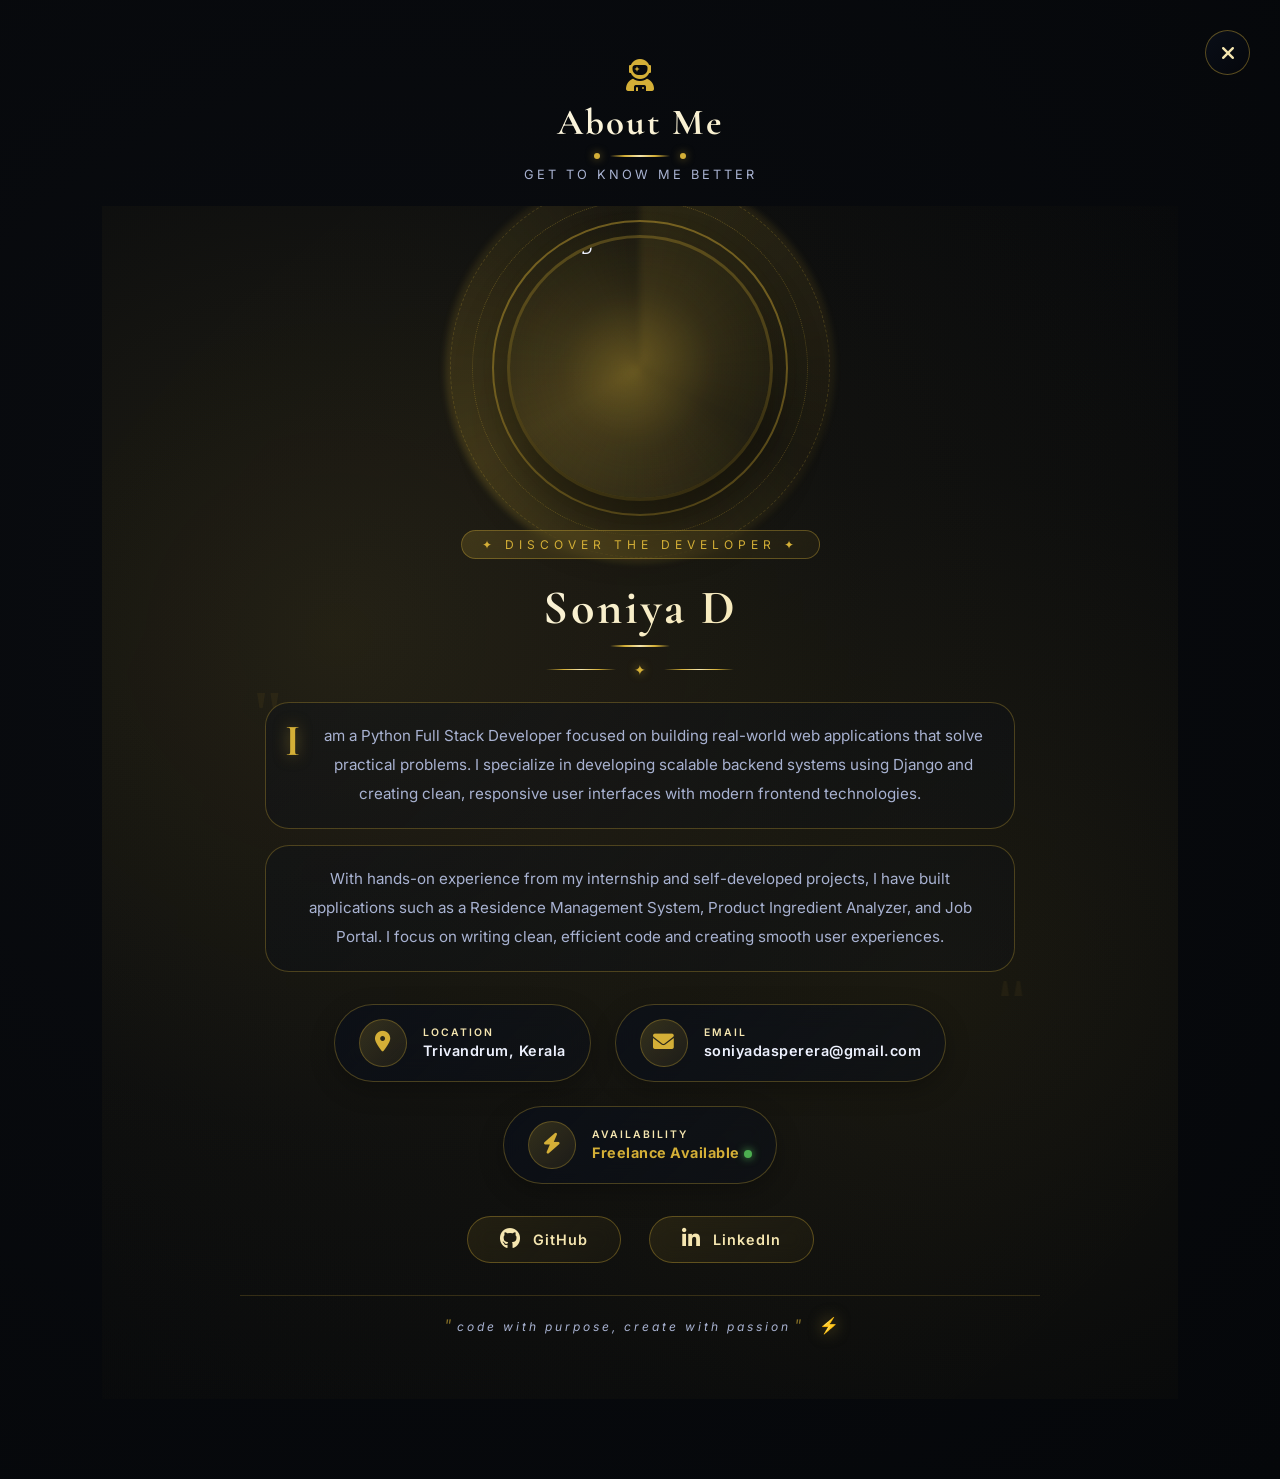
==== commit f95a4869: "Update about.html" ====
--- a/about.html
+++ b/about.html
@@ -1,101 +1,141 @@
 <!DOCTYPE html>
 <html lang="en">
-<head> 
-    <meta charset="UTF-8">
-    <meta name="viewport" content="width=device-width, initial-scale=1.0">
-    <title>About | Soniya D</title>
-    <link href="https://cdn.jsdelivr.net/npm/bootstrap@5.3.0-alpha1/dist/css/bootstrap.min.css" rel="stylesheet">
-    <link rel="stylesheet" href="https://cdnjs.cloudflare.com/ajax/libs/font-awesome/6.0.0-beta3/css/all.min.css">
-    <link href="https://fonts.googleapis.com/css2?family=Inter:wght@300;400;500;600;700;800&family=Playfair+Display:wght@400;500;600;700&display=swap" rel="stylesheet">
-    <link href="https://unpkg.com/aos@2.3.1/dist/aos.css" rel="stylesheet">
-    <link rel="stylesheet" href="css/style.css">
+<head>
+  <meta charset="UTF-8">
+  <meta name="viewport" content="width=device-width, initial-scale=1.0">
+  <title>About | Soniya D</title>
+  <link href="https://fonts.googleapis.com/css2?family=Inter:wght@300;400;500;600;700;800&family=Cormorant+Garamond:wght@400;500;600;700&display=swap" rel="stylesheet">
+  <link rel="stylesheet" href="https://cdnjs.cloudflare.com/ajax/libs/font-awesome/6.0.0-beta3/css/all.min.css">
+  <link rel="stylesheet" href="css/style.css">
 </head>
 <body>
 
-    <button id="theme-toggle" class="theme-toggle"><i class="fas fa-moon"></i></button>
+  <!-- Close Icon - RIGHT SIDE -->
+  <a href="index.html" class="close-icon-right">
+    <i class="fas fa-times"></i>
+  </a>
 
-    <nav class="navbar navbar-expand-lg navbar-dark fixed-top">
-        <div class="container">
-            <a class="navbar-brand" href="index.html"><span class="brand-gold">Soniya</span> D</a>
-            <button class="navbar-toggler" type="button" data-bs-toggle="collapse" data-bs-target="#navbarNav">
-                <span class="navbar-toggler-icon"></span>
-            </button>
-            <div class="collapse navbar-collapse" id="navbarNav">
-                <ul class="navbar-nav ms-auto">
-                    <li class="nav-item"><a class="nav-link" href="index.html">Home</a></li>
-                    <li class="nav-item"><a class="nav-link active" href="about.html">About</a></li>
-                    <li class="nav-item"><a class="nav-link" href="skills.html">Skills</a></li>
-                    <li class="nav-item"><a class="nav-link" href="services.html">Services</a></li>
-                    <li class="nav-item"><a class="nav-link" href="projects.html">Projects</a></li>
-                    <li class="nav-item"><a class="nav-link" href="resume.html">Resume</a></li>
-                    <li class="nav-item"><a class="nav-link" href="contact.html">Contact</a></li>
-                </ul>
+  <main class="page-section">
+    
+    <!-- ========== ABOUT ME HEADING - VERY TOP ========== -->
+    <div class="about-heading-verytop">
+      <div class="heading-icon-verytop">
+        <i class="fas fa-user-astronaut"></i>
+      </div>
+      <h2 class="luxury-heading-verytop">About Me</h2>
+      <div class="heading-underline-verytop">
+        <span class="underline-dot-verytop"></span>
+        <span class="underline-line-verytop"></span>
+        <span class="underline-dot-verytop"></span>
+      </div>
+      <p class="heading-subtitle-verytop">Get to know me better</p>
+    </div>
+
+    <div class="about-premium-container">
+      
+      <!-- Premium Image Section with Star Effect -->
+      <div class="about-premium-image">
+        <div class="premium-image-wrapper">
+          <div class="star-glow-effect"></div>
+          <div class="image-premium-frame">
+            <div class="premium-aura"></div>
+            <div class="image-premium">
+              <img src="images/img2.jpeg" alt="Soniya D">
             </div>
+            <div class="star-sparkle star-1">★</div>
+            <div class="star-sparkle star-2">✦</div>
+            <div class="star-sparkle star-3">✧</div>
+            <div class="star-sparkle star-4">★</div>
+            <div class="star-sparkle star-5">✦</div>
+            <div class="star-sparkle star-6">✧</div>
+            <div class="premium-ring ring-1"></div>
+            <div class="premium-ring ring-2"></div>
+            <div class="premium-ring ring-3"></div>
+            <div class="premium-particles">
+              <span class="particle"></span>
+              <span class="particle"></span>
+              <span class="particle"></span>
+              <span class="particle"></span>
+              <span class="particle"></span>
+              <span class="particle"></span>
+              <span class="particle"></span>
+              <span class="particle"></span>
+            </div>
+          </div>
         </div>
-    </nav>
+      </div>
 
-    <section class="page-header">
-        <div class="container">
-            <h1>About Me</h1>
-            <p>Get to know me better</p>
+      <div class="about-premium-content">
+        <div class="premium-name-section">
+          <span class="premium-greeting">✦ discover the developer ✦</span>
+          <h1 class="premium-name">Soniya D</h1>
+          <div class="premium-divider">
+            <span class="divider-line"></span>
+            <span class="divider-star">✦</span>
+            <span class="divider-line"></span>
+          </div>
         </div>
-    </section>
 
-    <section class="about-section">
-        <div class="container">
-            <div class="row justify-content-center">
-                <div class="col-lg-9" data-aos="zoom-in" data-aos-duration="1000" data-aos-easing="ease-out-cubic">
-                    <div class="about-card">
-                        <img src="images/img2.jpeg" alt="Soniya D" class="profile-img">
-                        <div class="about-content">
-                            <h3>Motivated Full-Stack Developer</h3>
-                            <div class="lead" id="typed-text"></div>
-                            <p>I'm a passionate Python Full-Stack Developer with strong expertise in Django, HTML, CSS, JavaScript, Bootstrap, and MySQL. I love building clean, scalable, and user-friendly web applications that solve real-world problems.</p>
-                            <p>With hands-on internship experience and self-developed projects, I focus on writing efficient code and delivering exceptional user experiences. I'm eager to contribute to a collaborative team environment while continuously learning and growing as a developer.</p>
-                            
-                            <div class="info-list">
-                                <div class="info-item">
-                                    <i class="fas fa-envelope"></i>
-                                    <span><a href="mailto:soniyadasperera@gmail.com" style="color: inherit; text-decoration: none;">soniyadasperera@gmail.com</a></span>
-                                </div>                            
-                                <div class="info-item">
-                                    <i class="fas fa-map-marker-alt"></i>
-                                    <span>Trivandrum, Kerala</span>
-                                </div>
-                                <div class="info-item">
-                                    <i class="fas fa-calendar-alt"></i>
-                                    <span>Available for freelance</span>
-                                </div>
-                            </div>
-                            
-                            <a href="contact.html" class="btn btn-primary btn-hire">Hire Me</a>
-                        </div>
-                    </div>
-                </div>
+        <div class="premium-summary">
+          <div class="premium-text">
+            <span class="premium-dropcap">I</span>
+            am a Python Full Stack Developer focused on building real-world web applications that solve practical problems. 
+            I specialize in developing scalable backend systems using Django and creating clean, responsive user interfaces 
+            with modern frontend technologies.
+          </div>
+          <div class="premium-text mt-2">
+            With hands-on experience from my internship and self-developed projects, I have built applications such as a 
+            Residence Management System, Product Ingredient Analyzer, and Job Portal. I focus on writing clean, 
+            efficient code and creating smooth user experiences.
+          </div>
+        </div>
+
+        <div class="premium-contact-grid">
+          <!-- Location Card -->
+          <div class="premium-card">
+            <div class="card-icon-circle"><i class="fas fa-map-marker-alt"></i></div>
+            <div class="card-details">
+              <span class="card-label">Location</span>
+              <p class="card-value">Trivandrum, Kerala</p>
             </div>
+            <div class="card-hover-glow"></div>
+          </div>
+          
+          <!-- Email Card - NORMAL COLOR (Not Clickable, No Gold) -->
+         <a href="mailto:soniyadasperera@gmail.com" class="premium-card" style="text-decoration: none; color: inherit;">
+          <div class="card-icon-circle"><i class="fas fa-envelope"></i></div>
+          <div class="card-details">
+            <span class="card-label">Email</span>
+            <p class="card-value">soniyadasperera@gmail.com</p>
+          </div>
+          <div class="card-hover-glow"></div>
+        </a>
+          
+          <!-- Freelance Card -->
+          <div class="premium-card freelance-card">
+            <div class="card-icon-circle"><i class="fas fa-bolt"></i></div>
+            <div class="card-details">
+              <span class="card-label">Availability</span>
+              <p class="card-value">Freelance Available</p>
+              <span class="live-dot"></span>
+            </div>
+            <div class="card-hover-glow"></div>
+          </div>
         </div>
-    </section>
 
-    <footer class="footer">
-        <div class="container">
-            <div class="row">
-                <div class="col-md-6">
-                    <p>&copy; 2025 Soniya D. All rights reserved.</p>
-                </div>
-                <div class="col-md-6 text-md-end">
-                    <div class="social-links">
-                        <a href="#" target="_blank"><i class="fab fa-github"></i></a>
-                        <a href="https://www.linkedin.com/in/soniyadas05" target="_blank" rel="noopener noreferrer">
-                            <i class="fab fa-linkedin-in"></i>
-                        </a>
-                    </div>
-                </div>
-            </div>
+        <div class="premium-social">
+          <a href="https://github.com/soniyadas" target="_blank" class="premium-social-btn"><i class="fab fa-github"></i><span>GitHub</span></a>
+          <a href="https://www.linkedin.com/in/soniyadas05" target="_blank" class="premium-social-btn"><i class="fab fa-linkedin-in"></i><span>LinkedIn</span></a>
         </div>
-    </footer>
 
-    <script src="https://cdn.jsdelivr.net/npm/bootstrap@5.3.0-alpha1/dist/js/bootstrap.bundle.min.js"></script>
-    <script src="https://unpkg.com/aos@2.3.1/dist/aos.js"></script>
-    <script src="js/script.js"></script>
+        <div class="premium-signature">
+          <span class="signature-quote">code with purpose, create with passion</span>
+          <span class="signature-icon">⚡</span>
+        </div>
+      </div>
+    </div>
+  </main>
+
+  <script src="js/script.js"></script>
 </body>
 </html>
--- a/css/style.css
+++ b/css/style.css
@@ -1,1010 +1,4244 @@
-/* ============================================
-   GLOBAL VARIABLES & RESET
-============================================ */
+/* ==================================================================
+   ULTRA LUXURY PORTFOLIO - COMPLETE MASTER CSS
+   ================================================================== */
+
+* {
+  margin: 0;
+  padding: 0;
+  box-sizing: border-box;
+}
+
 :root {
-    --bg-dark: #0a0a0a;
-    --bg-light: #ffffff;
-    --text-dark: #f5f5f5;
-    --text-light: #1a1a1a;
-    --primary: #d4af37;
-    --primary-dark: #b8941e;
-    --primary-glow: rgba(212, 175, 55, 0.4);
-    --gray-dark: #1f1f1f;
-    --gray-light: #eaeaea;
-    --transition: all 0.3s cubic-bezier(0.25, 0.46, 0.45, 0.94);
-    --card-bg: rgba(20, 20, 30, 0.6);
-    --card-border: rgba(212, 175, 55, 0.2);
-    --shadow-sm: 0 10px 30px -10px rgba(0, 0, 0, 0.3);
-    --shadow-lg: 0 25px 50px -12px rgba(0, 0, 0, 0.25);
-}
-
-[data-theme="light"] {
-    --bg-dark: #ffffff;
-    --text-dark: #1a1a1a;
-    --gray-dark: #f8f9fa;
-    --card-bg: rgba(255, 255, 255, 0.85);
-    --card-border: rgba(0, 0, 0, 0.08);
-    --shadow-sm: 0 10px 30px -10px rgba(0, 0, 0, 0.08);
-}
-
-* {
-    margin: 0;
-    padding: 0;
-    box-sizing: border-box;
+  --gold: #d4af37;
+  --gold-light: #f5e6b0;
+  --gold-dark: #b8860b;
+  --dark-bg: #0a0c10;
+  --darker-bg: #05070a;
+  --glass-bg: rgba(10, 15, 25, 0.7);
+  --glass-border: rgba(212, 175, 55, 0.2);
+  --text-light: #eef2ff;
+  --text-dim: #a8b2d1;
 }
 
 body {
-    font-family: 'Inter', sans-serif;
-    background-color: var(--bg-dark);
-    color: var(--text-dark);
-    transition: background-color 0.3s ease, color 0.2s ease;
-    overflow-x: hidden;
-    line-height: 1.6;
-}
-
-h1, h2, h3, h4, h5, h6 {
-    font-family: 'Playfair Display', serif;
-    font-weight: 600;
-    letter-spacing: -0.02em;
-}
-
-.highlight {
-    color: var(--primary);
-    position: relative;
+  font-family: 'Inter', sans-serif;
+  background: radial-gradient(ellipse at 30% 40%, var(--dark-bg), var(--darker-bg));
+  color: var(--text-light);
+  overflow-x: hidden;
+  scroll-behavior: smooth;
+}
+
+/* ========== CLOSE/HOME BUTTON ========== */
+.close-home-btn {
+  position: fixed;
+  top: 30px;
+  left: 30px;
+  z-index: 10000;
+  display: flex;
+  align-items: center;
+  gap: 12px;
+  padding: 12px 28px;
+  background: linear-gradient(135deg, rgba(10, 15, 25, 0.9), rgba(5, 7, 12, 0.95));
+  backdrop-filter: blur(12px);
+  border: 1px solid rgba(212, 175, 55, 0.35);
+  border-radius: 60px;
+  color: var(--gold-light);
+  text-decoration: none;
+  font-size: 0.85rem;
+  font-weight: 500;
+  letter-spacing: 1px;
+  transition: all 0.4s cubic-bezier(0.2, 0.9, 0.4, 1.2);
+  overflow: hidden;
+  cursor: pointer;
+  animation: btnSlideIn 0.5s ease-out;
+}
+
+@keyframes btnSlideIn {
+  0% { transform: translateX(-120px); opacity: 0; }
+  100% { transform: translateX(0); opacity: 1; }
+}
+
+.close-home-btn::before {
+  content: '';
+  position: absolute;
+  top: 0;
+  left: -100%;
+  width: 100%;
+  height: 100%;
+  background: linear-gradient(90deg, transparent, rgba(212, 175, 55, 0.2), transparent);
+  transition: left 0.5s ease;
+}
+
+.close-home-btn:hover::before {
+  left: 100%;
+}
+
+.close-home-btn:hover {
+  transform: translateY(-5px) scale(1.03);
+  border-color: var(--gold);
+  box-shadow: 0 15px 35px rgba(212, 175, 55, 0.3);
+  color: var(--gold);
+}
+
+.close-home-btn i {
+  font-size: 1.2rem;
+  transition: transform 0.4s ease;
+}
+
+.close-home-btn:hover i {
+  transform: rotate(90deg);
+}
+
+@media (max-width: 550px) {
+  .close-home-btn {
+    top: 20px;
+    left: 20px;
+    padding: 8px 18px;
+  }
+  .close-home-btn span {
+    display: none;
+  }
+  .close-home-btn i {
+    font-size: 1.3rem;
+  }
+}
+
+/* ========== ANIMATION OVERLAY ========== */
+.animation-overlay {
+  position: fixed;
+  top: 0;
+  left: 0;
+  width: 100%;
+  height: 100%;
+  background: radial-gradient(ellipse at center, #0a0c18, #020308);
+  z-index: 10000;
+  display: flex;
+  justify-content: center;
+  align-items: center;
+  transition: opacity 1.2s cubic-bezier(0.2, 0.9, 0.4, 1.1);
+}
+
+.network-canvas {
+  position: absolute;
+  top: 0;
+  left: 0;
+  width: 100%;
+  height: 100%;
+}
+
+.animation-text {
+  position: relative;
+  z-index: 10;
+  text-align: center;
+  animation: zoomInText 0.8s ease-out;
+}
+
+@keyframes zoomInText {
+  0% { transform: scale(0.8); opacity: 0; }
+  100% { transform: scale(1); opacity: 1; }
+}
+
+.seed-text {
+  font-size: 3rem;
+  display: inline-block;
+  animation: pulseSeed 1.5s ease-in-out infinite;
+  color: var(--gold);
+  text-shadow: 0 0 20px var(--gold);
+}
+
+@keyframes pulseSeed {
+  0%, 100% { transform: scale(1); opacity: 0.6; text-shadow: 0 0 10px var(--gold); }
+  50% { transform: scale(1.3); opacity: 1; text-shadow: 0 0 30px var(--gold); }
+}
+
+.animation-message {
+  font-family: 'Cormorant Garamond', serif;
+  font-size: 1.2rem;
+  letter-spacing: 3px;
+  margin-top: 20px;
+  color: var(--gold-light);
+  opacity: 0;
+  animation: fadeMessageUp 0.8s ease-out forwards;
+}
+
+@keyframes fadeMessageUp {
+  0% { opacity: 0; transform: translateY(20px); }
+  100% { opacity: 1; transform: translateY(0); }
+}
+
+.story-progress {
+  width: 280px;
+  height: 2px;
+  background: rgba(212, 175, 55, 0.15);
+  border-radius: 2px;
+  margin: 25px auto 0;
+  overflow: hidden;
+}
+
+.story-progress-bar {
+  width: 0%;
+  height: 100%;
+  background: linear-gradient(90deg, #d4af37, #f5e6b0, #d4af37);
+  transition: width 0.05s linear;
+  border-radius: 2px;
+  animation: progressPulse 1s ease-in-out infinite;
+}
+
+@keyframes progressPulse {
+  0%, 100% { opacity: 0.7; }
+  50% { opacity: 1; }
+}
+
+/* ========== MAIN CONTENT ========== */
+.main-content {
+  opacity: 0;
+  transition: opacity 0.8s ease;
+}
+
+.main-content.visible {
+  opacity: 1;
+  animation: contentZoomIn 0.9s cubic-bezier(0.2, 0.9, 0.4, 1.1);
+}
+
+@keyframes contentZoomIn {
+  0% { transform: scale(0.98); opacity: 0; }
+  100% { transform: scale(1); opacity: 1; }
+}
+
+.hidden {
+  display: none;
+}
+
+/* ========== NAVBAR ========== */
+/* .luxury-nav {
+  position: fixed;
+  top: 25px;
+  left: 5%;
+  width: 90%;
+  background: var(--glass-bg);
+  backdrop-filter: blur(20px);
+  border-radius: 60px;
+  border: 1px solid var(--glass-border);
+  z-index: 1000;
+  padding: 8px 32px;
+  transition: all 0.4s ease;
+  animation: navSlideDown 0.8s ease-out;
+}
+
+@keyframes navSlideDown {
+  0% { transform: translateY(-100px); opacity: 0; }
+  100% { transform: translateY(0); opacity: 1; }
+}
+
+.luxury-nav.scrolled {
+  background: rgba(5, 7, 12, 0.95);
+  top: 15px;
+  width: 92%;
+  left: 4%;
+  box-shadow: 0 8px 30px rgba(0, 0, 0, 0.4);
+}
+
+.nav-container {
+  display: flex;
+  justify-content: space-between;
+  align-items: center;
+}
+
+.logo {
+  font-family: 'Cormorant Garamond', serif;
+  font-size: 1.6rem;
+  font-weight: 700;
+  background: linear-gradient(135deg, #fff8e7, var(--gold-light), var(--gold));
+  -webkit-background-clip: text;
+  background-clip: text;
+  color: transparent;
+  transition: transform 0.3s ease;
+}
+
+.logo:hover {
+  transform: scale(1.05);
+}
+
+.logo-initial {
+  font-size: 1.9rem;
+  background: linear-gradient(135deg, var(--gold), var(--gold-dark));
+  -webkit-background-clip: text;
+  background-clip: text;
+  color: transparent;
+}
+
+.logo-accent {
+  background: linear-gradient(135deg, var(--gold-light), var(--gold));
+  -webkit-background-clip: text;
+  background-clip: text;
+  color: transparent;
+}
+
+.logo-dot {
+  width: 5px;
+  height: 5px;
+  background: var(--gold);
+  border-radius: 50%;
+  display: inline-block;
+  margin-left: 4px;
+  animation: pulseGlow 1.5s infinite;
+}
+
+@keyframes pulseGlow {
+  0%, 100% { opacity: 0.5; transform: scale(1); }
+  50% { opacity: 1; transform: scale(1.3); }
+}
+
+.nav-links {
+  display: flex;
+  gap: 2rem;
+  list-style: none;
+}
+
+.nav-links a {
+  text-decoration: none;
+  color: var(--text-dim);
+  font-weight: 500;
+  transition: 0.3s;
+  font-size: 0.9rem;
+  position: relative;
+}
+
+.nav-links a.active, .nav-links a:hover {
+  color: var(--gold);
+}
+
+.nav-links a::after {
+  content: '';
+  position: absolute;
+  bottom: -6px;
+  left: 0;
+  width: 0;
+  height: 2px;
+  background: var(--gold);
+  transition: 0.3s;
+}
+
+.nav-links a:hover::after, .nav-links a.active::after {
+  width: 100%;
+}
+
+.nav-toggle {
+  display: none;
+  font-size: 1.4rem;
+  cursor: pointer;
+  color: var(--gold);
+} */
+
+
+
+
+
+/* ========== CREATIVE LUXURY NAVBAR - UNIQUE DESIGN ========== */
+
+.luxury-nav {
+  position: fixed;
+  top: 25px;
+  left: 50%;
+  transform: translateX(-50%);
+  width: 90%;
+  max-width: 1300px;
+  background: rgba(8, 12, 20, 0.75);
+  backdrop-filter: blur(20px);
+  border-radius: 50px;
+  border: 1px solid rgba(212, 175, 55, 0.2);
+  z-index: 1000;
+  padding: 5px 25px;
+  transition: all 0.4s cubic-bezier(0.2, 0.9, 0.4, 1.2);
+  animation: navCreativeReveal 0.6s cubic-bezier(0.2, 0.9, 0.4, 1.1);
+  overflow: hidden;
+}
+
+/* Creative border animation */
+.luxury-nav::before {
+  content: '';
+  position: absolute;
+  top: 0;
+  left: -100%;
+  width: 100%;
+  height: 100%;
+  background: linear-gradient(90deg, transparent, rgba(212, 175, 55, 0.08), transparent);
+  animation: navShine 8s infinite;
+  pointer-events: none;
+}
+
+@keyframes navShine {
+  0% { left: -100%; }
+  20%, 100% { left: 100%; }
+}
+
+.luxury-nav::after {
+  content: '';
+  position: absolute;
+  bottom: 0;
+  left: 50%;
+  transform: translateX(-50%);
+  width: 0%;
+  height: 1px;
+  background: linear-gradient(90deg, transparent, var(--gold), var(--gold-light), var(--gold), transparent);
+  transition: width 0.5s ease;
+}
+
+.luxury-nav:hover::after {
+  width: 80%;
+}
+
+@keyframes navCreativeReveal {
+  0% { transform: translateX(-50%) translateY(-120px) scale(0.95); opacity: 0; }
+  100% { transform: translateX(-50%) translateY(0) scale(1); opacity: 1; }
+}
+
+.luxury-nav.scrolled {
+  top: 15px;
+  background: rgba(5, 7, 12, 0.98);
+  border-color: rgba(212, 175, 55, 0.4);
+  box-shadow: 0 10px 30px rgba(0, 0, 0, 0.3), 0 0 15px rgba(212, 175, 55, 0.1);
+  backdrop-filter: blur(25px);
+  padding: 3px 25px;
+}
+
+.nav-container {
+  display: flex;
+  justify-content: space-between;
+  align-items: center;
+  width: 100%;
+}
+
+/* Creative Logo with floating effect */
+.logo {
+  font-family: 'Cormorant Garamond', serif;
+  font-size: 1.7rem;
+  font-weight: 700;
+  background: linear-gradient(135deg, #ffffff, var(--gold-light), var(--gold), var(--gold-dark));
+  -webkit-background-clip: text;
+  background-clip: text;
+  color: transparent;
+  letter-spacing: 1px;
+  position: relative;
+  padding: 6px 0;
+  transition: all 0.4s ease;
+  text-decoration: none;
+  display: flex;
+  align-items: center;
+  gap: 2px;
+  animation: logoGlow 3s ease-in-out infinite;
+}
+
+@keyframes logoGlow {
+  0%, 100% { filter: drop-shadow(0 0 2px rgba(212, 175, 55, 0.3)); }
+  50% { filter: drop-shadow(0 0 8px rgba(212, 175, 55, 0.6)); }
+}
+
+.logo-initial {
+  font-size: 2rem;
+  background: linear-gradient(135deg, var(--gold), var(--gold-dark));
+  -webkit-background-clip: text;
+  background-clip: text;
+  color: transparent;
+  display: inline-block;
+  animation: initialSpin 4s ease-in-out infinite;
+}
+
+@keyframes initialSpin {
+  0%, 100% { transform: rotate(0deg) scale(1); }
+  50% { transform: rotate(5deg) scale(1.05); }
+}
+
+.logo-accent {
+  background: linear-gradient(135deg, var(--gold-light), var(--gold));
+  -webkit-background-clip: text;
+  background-clip: text;
+  color: transparent;
+}
+
+.logo-dot {
+  width: 6px;
+  height: 6px;
+  background: var(--gold);
+  border-radius: 50%;
+  display: inline-block;
+  margin-left: 5px;
+  animation: creativeDotPulse 1.5s infinite;
+  box-shadow: 0 0 5px var(--gold);
+  position: relative;
+}
+
+.logo-dot::before {
+  content: '';
+  position: absolute;
+  top: -3px;
+  left: -3px;
+  width: 12px;
+  height: 12px;
+  background: radial-gradient(circle, rgba(212, 175, 55, 0.4), transparent);
+  border-radius: 50%;
+  animation: dotRing 2s infinite;
+}
+
+@keyframes creativeDotPulse {
+  0%, 100% { opacity: 0.6; transform: scale(1); }
+  50% { opacity: 1; transform: scale(1.4); box-shadow: 0 0 12px var(--gold); }
+}
+
+@keyframes dotRing {
+  0%, 100% { transform: scale(1); opacity: 0.4; }
+  50% { transform: scale(1.8); opacity: 0; }
+}
+
+/* Creative Navigation Links */
+.nav-links {
+  display: flex;
+  gap: 2rem;
+  list-style: none;
+  margin: 0;
+  padding: 0;
+}
+
+.nav-links li {
+  position: relative;
+}
+
+.nav-links a {
+  text-decoration: none;
+  color: var(--text-dim);
+  font-weight: 500;
+  font-size: 0.85rem;
+  letter-spacing: 1.2px;
+  text-transform: uppercase;
+  padding: 10px 0;
+  transition: all 0.4s cubic-bezier(0.2, 0.9, 0.4, 1.2);
+  position: relative;
+  display: inline-block;
+}
+
+/* Creative diamond underline */
+.nav-links a::before {
+  content: '⬟';
+  position: absolute;
+  bottom: -8px;
+  left: 50%;
+  transform: translateX(-50%) scale(0);
+  font-size: 0.6rem;
+  color: var(--gold);
+  transition: transform 0.3s cubic-bezier(0.2, 0.9, 0.4, 1.2);
+  opacity: 0;
+}
+
+.nav-links a:hover::before,
+.nav-links a.active::before {
+  transform: translateX(-50%) scale(1);
+  opacity: 1;
+}
+
+/* Creative underline bar */
+.nav-links a::after {
+  content: '';
+  position: absolute;
+  bottom: -2px;
+  left: 50%;
+  transform: translateX(-50%);
+  width: 0;
+  height: 2px;
+  background: linear-gradient(90deg, var(--gold), var(--gold-light));
+  transition: width 0.3s cubic-bezier(0.2, 0.9, 0.4, 1.2);
+  border-radius: 2px;
+}
+
+.nav-links a:hover::after,
+.nav-links a.active::after {
+  width: 80%;
+}
+
+.nav-links a:hover,
+.nav-links a.active {
+  color: var(--gold);
+  text-shadow: 0 0 8px rgba(212, 175, 55, 0.4);
+}
+
+/* Creative hover background effect */
+.nav-links li {
+  position: relative;
+  overflow: hidden;
+}
+
+.nav-links li::before {
+  content: '';
+  position: absolute;
+  bottom: 0;
+  left: 0;
+  width: 100%;
+  height: 2px;
+  background: linear-gradient(90deg, transparent, var(--gold), var(--gold-light), var(--gold), transparent);
+  transform: scaleX(0);
+  transition: transform 0.4s ease;
+  transform-origin: center;
+}
+
+.nav-links li:hover::before {
+  transform: scaleX(1);
+}
+
+/* Mobile Toggle Button - Creative */
+.nav-toggle {
+  display: none;
+  font-size: 1.3rem;
+  cursor: pointer;
+  color: var(--gold);
+  background: rgba(212, 175, 55, 0.08);
+  width: 44px;
+  height: 44px;
+  border-radius: 50%;
+  align-items: center;
+  justify-content: center;
+  transition: all 0.4s cubic-bezier(0.2, 0.9, 0.4, 1.2);
+  border: 1px solid rgba(212, 175, 55, 0.25);
+  position: relative;
+  overflow: hidden;
+}
+
+.nav-toggle::before {
+  content: '';
+  position: absolute;
+  top: 50%;
+  left: 50%;
+  width: 0;
+  height: 0;
+  background: radial-gradient(circle, rgba(212, 175, 55, 0.2), transparent);
+  transition: width 0.4s ease, height 0.4s ease;
+  transform: translate(-50%, -50%);
+  border-radius: 50%;
+}
+
+.nav-toggle:hover::before {
+  width: 100px;
+  height: 100px;
+}
+
+.nav-toggle:hover {
+  background: rgba(212, 175, 55, 0.2);
+  transform: rotate(90deg) scale(1.1);
+  border-color: var(--gold);
+  box-shadow: 0 0 20px rgba(212, 175, 55, 0.3);
+}
+
+.nav-toggle i {
+  transition: transform 0.3s ease;
+  z-index: 1;
+}
+
+.nav-toggle:hover i {
+  transform: scale(1.1);
+}
+
+/* Responsive */
+@media (max-width: 850px) {
+  .luxury-nav {
+    width: 94%;
+    padding: 5px 18px;
+  }
+  
+  .nav-links {
+    display: none;
+    flex-direction: column;
+    position: absolute;
+    top: 60px;
+    left: 5%;
+    width: 90%;
+    background: rgba(5, 7, 12, 0.98);
+    backdrop-filter: blur(25px);
+    border-radius: 24px;
+    padding: 20px;
+    text-align: center;
+    gap: 0.8rem;
+    border: 1px solid rgba(212, 175, 55, 0.3);
+    animation: mobileMenuCreative 0.3s ease-out;
+  }
+  
+  @keyframes mobileMenuCreative {
+    from { opacity: 0; transform: translateY(-20px) scale(0.95); }
+    to { opacity: 1; transform: translateY(0) scale(1); }
+  }
+  
+  .nav-links.active {
+    display: flex;
+  }
+  
+  .nav-links li {
+    width: 100%;
+  }
+  
+  .nav-links a {
     display: inline-block;
-}
-
-.highlight::after {
-    content: '';
-    position: absolute;
-    bottom: 5px;
-    left: 0;
+    padding: 10px 20px;
+    font-size: 0.9rem;
+    letter-spacing: 1px;
+  }
+  
+  .nav-links a::before,
+  .nav-links a::after {
+    display: none;
+  }
+  
+  .nav-toggle {
+    display: flex;
+  }
+  
+  .logo {
+    font-size: 1.4rem;
+  }
+  
+  .logo-initial {
+    font-size: 1.6rem;
+  }
+}
+
+@media (max-width: 550px) {
+  .luxury-nav {
+    width: 96%;
+    padding: 4px 12px;
+  }
+  
+  .logo {
+    font-size: 1.2rem;
+  }
+  
+  .logo-initial {
+    font-size: 1.4rem;
+  }
+  
+  .nav-links a {
+    font-size: 0.8rem;
+    padding: 8px 15px;
+  }
+  
+  .nav-toggle {
+    width: 38px;
+    height: 38px;
+    font-size: 1.1rem;
+  }
+}
+
+@media (min-width: 851px) {
+  .nav-links {
+    display: flex !important;
+  }
+}
+
+/* ========== HERO SECTION ========== */
+.hero-section {
+  min-height: 100vh;
+  display: flex;
+  align-items: center;
+  justify-content: space-between;
+  padding: 100px 8% 80px;
+  gap: 4rem;
+  flex-wrap: wrap;
+}
+
+.hero-content {
+  flex: 1;
+  min-width: 300px;
+  animation: heroContentZoom 0.8s ease-out;
+}
+
+@keyframes heroContentZoom {
+  0% { transform: scale(0.95) translateX(-30px); opacity: 0; }
+  100% { transform: scale(1) translateX(0); opacity: 1; }
+}
+
+.hero-image {
+  flex: 1;
+  min-width: 300px;
+  display: flex;
+  justify-content: center;
+  animation: heroImageZoom 0.8s ease-out 0.2s both;
+}
+
+@keyframes heroImageZoom {
+  0% { transform: scale(0.9) translateX(30px); opacity: 0; }
+  100% { transform: scale(1) translateX(0); opacity: 1; }
+}
+
+.premium-hero-image-frame {
+  position: relative;
+  width: 100%;
+  max-width: 350px;
+  margin: 0 auto;
+  cursor: pointer;
+}
+
+.hero-image-container {
+  position: relative;
+  width: 100%;
+  aspect-ratio: 1 / 1;
+  border-radius: 50%;
+  overflow: hidden;
+  box-shadow: 0 30px 50px rgba(0, 0, 0, 0.4), 0 0 0 3px rgba(212, 175, 55, 0.3);
+  transition: all 0.5s cubic-bezier(0.2, 0.9, 0.4, 1.2);
+  animation: imageFloat 5s ease-in-out infinite;
+  z-index: 10;
+  background: linear-gradient(135deg, rgba(212, 175, 55, 0.1), transparent);
+}
+
+@keyframes imageFloat {
+  0%, 100% { transform: translateY(0) scale(1); }
+  50% { transform: translateY(-12px) scale(1.02); }
+}
+
+.hero-image-container img {
+  width: 100%;
+  height: 100%;
+  object-fit: cover;
+  transition: transform 0.8s cubic-bezier(0.2, 0.9, 0.4, 1.2);
+}
+
+.hero-image-container:hover {
+  transform: scale(1.03);
+  box-shadow: 0 40px 65px rgba(0, 0, 0, 0.5), 0 0 0 5px rgba(212, 175, 55, 0.6);
+}
+
+.hero-image-container:hover img {
+  transform: scale(1.12);
+}
+
+.hero-image-glow {
+  position: absolute;
+  top: -20%;
+  left: -20%;
+  width: 140%;
+  height: 140%;
+  background: radial-gradient(circle, rgba(212, 175, 55, 0.25), rgba(212, 175, 55, 0.08), transparent 70%);
+  border-radius: 50%;
+  animation: heroGlowPulse 3s ease-in-out infinite;
+  pointer-events: none;
+  z-index: 5;
+  filter: blur(12px);
+}
+
+@keyframes heroGlowPulse {
+  0%, 100% { opacity: 0.3; transform: scale(0.95); filter: blur(8px); }
+  50% { opacity: 0.7; transform: scale(1.12); filter: blur(18px); }
+}
+
+.hero-orbital-ring {
+  position: absolute;
+  border-radius: 50%;
+  pointer-events: none;
+  animation: heroRingOrbit 12s linear infinite;
+}
+
+.hero-ring-1 {
+  top: -15px;
+  left: -15px;
+  right: -15px;
+  bottom: -15px;
+  border: 2.5px solid rgba(212, 175, 55, 0.45);
+  animation-duration: 8s;
+}
+
+.hero-ring-2 {
+  top: -30px;
+  left: -30px;
+  right: -30px;
+  bottom: -30px;
+  border: 2px solid rgba(212, 175, 55, 0.35);
+  animation-duration: 14s;
+  animation-direction: reverse;
+  border-style: dotted;
+}
+
+.hero-ring-3 {
+  top: -48px;
+  left: -48px;
+  right: -48px;
+  bottom: -48px;
+  border: 1.5px solid rgba(212, 175, 55, 0.25);
+  animation-duration: 20s;
+  border-style: dashed;
+}
+
+@keyframes heroRingOrbit {
+  from { transform: rotate(0deg); }
+  to { transform: rotate(360deg); }
+}
+
+.hero-floating-particles {
+  position: absolute;
+  top: 0;
+  left: 0;
+  width: 100%;
+  height: 100%;
+  pointer-events: none;
+  z-index: 20;
+}
+
+.hero-particle {
+  position: absolute;
+  width: 5px;
+  height: 5px;
+  background: radial-gradient(circle, #f5e6b0, #d4af37);
+  border-radius: 50%;
+  opacity: 0;
+  animation: heroParticleFloat 4.5s ease-in-out infinite;
+}
+
+.hero-particle:nth-child(1) { top: 5%; left: 90%; animation-delay: 0s; }
+.hero-particle:nth-child(2) { top: 80%; left: 8%; animation-delay: 0.5s; }
+.hero-particle:nth-child(3) { top: 40%; left: 92%; animation-delay: 1s; }
+.hero-particle:nth-child(4) { top: 85%; left: 25%; animation-delay: 1.5s; }
+.hero-particle:nth-child(5) { top: 15%; left: 5%; animation-delay: 2s; }
+.hero-particle:nth-child(6) { top: 60%; left: 96%; animation-delay: 2.5s; }
+
+@keyframes heroParticleFloat {
+  0% { transform: translate(0, 0) scale(0); opacity: 0; }
+  25% { opacity: 1; transform: scale(1.8); }
+  75% { opacity: 0.6; }
+  100% { transform: translate(-15px, -25px) scale(0); opacity: 0; }
+}
+
+.hero-star {
+  position: absolute;
+  color: var(--gold);
+  font-size: 1rem;
+  opacity: 0;
+  z-index: 25;
+  filter: drop-shadow(0 0 5px var(--gold));
+  pointer-events: none;
+}
+
+.hero-star-1 { top: -20px; left: 15%; animation: starTwinkle 2.5s ease-in-out infinite 0s; font-size: 1.2rem; }
+.hero-star-2 { top: 10%; right: -20px; animation: starTwinkle 2.5s ease-in-out infinite 0.4s; font-size: 0.9rem; }
+.hero-star-3 { bottom: 5%; left: -15px; animation: starTwinkle 2.5s ease-in-out infinite 0.8s; font-size: 1rem; }
+
+@keyframes starTwinkle {
+  0%, 100% { opacity: 0; transform: scale(0.3) rotate(0deg); }
+  25% { opacity: 1; transform: scale(1.4) rotate(15deg); }
+  50% { opacity: 0.7; transform: scale(0.9) rotate(-10deg); }
+  75% { opacity: 1; transform: scale(1.2) rotate(5deg); }
+}
+
+.hero-badge {
+  display: inline-block;
+  padding: 8px 22px;
+  background: linear-gradient(135deg, rgba(212, 175, 55, 0.15), rgba(212, 175, 55, 0.05));
+  border: 1px solid rgba(212, 175, 55, 0.4);
+  border-radius: 50px;
+  font-size: 0.7rem;
+  letter-spacing: 3px;
+  margin-bottom: 1.5rem;
+  color: var(--gold-light);
+  animation: badgePremium 2s infinite;
+}
+
+@keyframes badgePremium {
+  0%, 100% { transform: scale(1); }
+  50% { transform: scale(1.02); }
+}
+
+.hero-title {
+  font-size: clamp(2.5rem, 6vw, 4.2rem);
+  font-family: 'Cormorant Garamond', serif;
+  margin-bottom: 1rem;
+  font-weight: 700;
+  animation: titlePremium 0.8s ease-out;
+}
+
+@keyframes titlePremium {
+  0% { transform: translateY(40px); opacity: 0; letter-spacing: 0px; }
+  100% { transform: translateY(0); opacity: 1; letter-spacing: 2px; }
+}
+
+.gradient-text {
+  background: linear-gradient(135deg, #ffffff, var(--gold-light), var(--gold), var(--gold-dark), var(--gold-light));
+  -webkit-background-clip: text;
+  background-clip: text;
+  color: transparent;
+  background-size: 300% auto;
+  animation: shimmerPremium 4s linear infinite;
+}
+
+@keyframes shimmerPremium {
+  0% { background-position: 0% center; }
+  100% { background-position: 200% center; }
+}
+
+.typed-wrapper {
+  font-size: 1.4rem;
+  margin: 20px 0;
+  display: flex;
+  gap: 8px;
+  animation: fadeInPremium 0.6s ease-out 0.2s both;
+}
+
+@keyframes fadeInPremium {
+  from { opacity: 0; transform: translateY(20px); }
+  to { opacity: 1; transform: translateY(0); }
+}
+
+.typed-role {
+  color: var(--gold);
+  text-shadow: 0 0 10px rgba(212, 175, 55, 0.3);
+}
+
+.cursor {
+  animation: blink 1s infinite;
+}
+
+@keyframes blink {
+  0%, 100% { opacity: 1; }
+  50% { opacity: 0; }
+}
+
+.hero-description {
+  color: var(--text-dim);
+  max-width: 500px;
+  margin: 1rem 0 1.5rem;
+  line-height: 1.6;
+  font-size: 0.95rem;
+  animation: fadeInPremium 0.5s ease-out 0.3s both;
+}
+
+.hero-buttons {
+  display: flex;
+  gap: 1rem;
+  flex-wrap: wrap;
+  margin: 1.5rem 0;
+  animation: fadeInPremium 0.5s ease-out 0.4s both;
+}
+
+.btn-primary, .btn-outline {
+  padding: 14px 32px;
+  border-radius: 50px;
+  text-decoration: none;
+  font-weight: 600;
+  transition: all 0.4s cubic-bezier(0.2, 0.9, 0.4, 1.2);
+  display: inline-flex;
+  align-items: center;
+  gap: 10px;
+  font-size: 0.9rem;
+  cursor: pointer;
+  border: none;
+  position: relative;
+  overflow: hidden;
+}
+
+.btn-primary {
+  background: linear-gradient(115deg, var(--gold), var(--gold-dark));
+  color: #0a0c10;
+  box-shadow: 0 6px 20px rgba(212, 175, 55, 0.3);
+}
+
+.btn-primary::before {
+  content: '';
+  position: absolute;
+  top: 0;
+  left: -100%;
+  width: 100%;
+  height: 100%;
+  background: linear-gradient(90deg, transparent, rgba(255, 255, 255, 0.3), transparent);
+  transition: left 0.6s ease;
+}
+
+.btn-primary:hover::before {
+  left: 100%;
+}
+
+.btn-primary:hover {
+  transform: translateY(-5px) scale(1.02);
+  box-shadow: 0 15px 35px rgba(212, 175, 55, 0.4);
+}
+
+.btn-outline {
+  border: 1.5px solid var(--gold);
+  color: var(--gold);
+  background: transparent;
+  backdrop-filter: blur(4px);
+}
+
+.btn-outline:hover {
+  background: rgba(212, 175, 55, 0.15);
+  transform: translateY(-5px);
+  box-shadow: 0 10px 25px rgba(212, 175, 55, 0.2);
+  border-color: var(--gold-light);
+}
+
+.hero-social {
+  display: flex;
+  gap: 1rem;
+  margin-top: 1.5rem;
+  animation: fadeInPremium 0.5s ease-out 0.5s both;
+}
+
+.hero-social a {
+  color: var(--gold-light);
+  font-size: 1.2rem;
+  transition: all 0.4s cubic-bezier(0.68, -0.55, 0.265, 1.55);
+  width: 42px;
+  height: 42px;
+  display: flex;
+  align-items: center;
+  justify-content: center;
+  border-radius: 50%;
+  background: rgba(212, 175, 55, 0.1);
+  border: 1px solid rgba(212, 175, 55, 0.25);
+  text-decoration: none;
+}
+
+.hero-social a:hover {
+  color: var(--gold);
+  transform: translateY(-5px) rotate(360deg);
+  border-color: var(--gold);
+}
+
+.scroll-indicator {
+  position: absolute;
+  bottom: 30px;
+  left: 50%;
+  transform: translateX(-50%);
+  text-align: center;
+  color: var(--text-dim);
+  font-size: 0.7rem;
+  letter-spacing: 2px;
+  animation: bounce 2s infinite;
+}
+
+.scroll-indicator i {
+  display: block;
+  margin-top: 8px;
+  font-size: 0.8rem;
+}
+
+@keyframes bounce {
+  0%, 100% { transform: translateX(-50%) translateY(0); opacity: 0.6; }
+  50% { transform: translateX(-50%) translateY(8px); opacity: 1; }
+}
+
+
+
+/* ========== ZOOM IN ANIMATION FOR HERO IMAGE ========== */
+
+/* Initial zoom animation - starts zoomed, ends normal */
+.zoom-animation {
+  animation: imageZoomIn 1.2s cubic-bezier(0.2, 0.9, 0.4, 1.1) forwards;
+}
+
+@keyframes imageZoomIn {
+  0% {
+    transform: scale(1.3);
+    opacity: 0;
+  }
+  100% {
+    transform: scale(1);
+    opacity: 1;
+  }
+}
+
+/* Hero Image Container */
+.hero-image-container {
+  position: relative;
+  width: 100%;
+  aspect-ratio: 1 / 1;
+  border-radius: 50%;
+  overflow: hidden;
+  box-shadow: 0 30px 50px rgba(0, 0, 0, 0.4), 0 0 0 3px rgba(212, 175, 55, 0.3);
+  transition: all 0.5s cubic-bezier(0.2, 0.9, 0.4, 1.2);
+  animation: imageFloat 5s ease-in-out infinite;
+  z-index: 10;
+  background: linear-gradient(135deg, rgba(212, 175, 55, 0.1), transparent);
+}
+
+@keyframes imageFloat {
+  0%, 100% { transform: translateY(0) scale(1); }
+  50% { transform: translateY(-12px) scale(1); }
+}
+
+/* Hover effect - only scale on hover, not continuous pulse */
+.hero-image-container:hover {
+  transform: scale(1.03);
+  box-shadow: 0 40px 65px rgba(0, 0, 0, 0.5), 0 0 0 5px rgba(212, 175, 55, 0.6);
+  transition: all 0.4s cubic-bezier(0.2, 0.9, 0.4, 1.2);
+}
+
+.hero-image-container:hover img {
+  transform: scale(1.08);
+}
+
+/* Image inside container */
+.hero-image-container img {
+  width: 100%;
+  height: 100%;
+  object-fit: cover;
+  transition: transform 0.6s cubic-bezier(0.2, 0.9, 0.4, 1.2);
+}
+
+/* Shine effect on hover */
+.hero-image-container::after {
+  content: '';
+  position: absolute;
+  top: 0;
+  left: -100%;
+  width: 100%;
+  height: 100%;
+  background: linear-gradient(90deg, transparent, rgba(255, 255, 255, 0.15), transparent);
+  transition: left 0.6s ease;
+  pointer-events: none;
+}
+
+.hero-image-container:hover::after {
+  left: 100%;
+}
+
+/* ========== PAGE SECTIONS ========== */
+.page-section {
+  min-height: 100vh;
+  padding: 40px 8% 80px;
+}
+
+.section-header {
+  text-align: center;
+  margin-bottom: 3rem;
+  animation: sectionHeaderReveal 0.6s ease-out;
+}
+
+@keyframes sectionHeaderReveal {
+  0% { transform: translateY(-20px); opacity: 0; }
+  100% { transform: translateY(0); opacity: 1; }
+}
+
+.section-header h2 {
+  font-size: clamp(2rem, 4vw, 2.5rem);
+  font-family: 'Cormorant Garamond', serif;
+  background: linear-gradient(135deg, #fff, var(--gold-light), var(--gold));
+  -webkit-background-clip: text;
+  background-clip: text;
+  color: transparent;
+}
+
+.section-header h2 i {
+  color: var(--gold);
+  margin-right: 12px;
+  transition: transform 0.3s ease;
+}
+
+.section-header h2:hover i {
+  transform: rotate(15deg) scale(1.1);
+}
+
+.section-header p {
+  color: var(--text-dim);
+  margin-top: 10px;
+  font-size: 0.9rem;
+}
+
+.section-header::after {
+  content: '';
+  display: block;
+  width: 60px;
+  height: 2px;
+  background: linear-gradient(90deg, var(--gold), var(--gold-light));
+  margin: 15px auto 0;
+  border-radius: 2px;
+  animation: lineExpand 0.8s ease-out;
+}
+
+@keyframes lineExpand {
+  0% { width: 0; opacity: 0; }
+  100% { width: 60px; opacity: 1; }
+}
+
+
+
+
+/* ========== ABOUT SECTION ========== */
+.about-premium-container {
+  min-height: 80vh;
+  display: flex;
+  flex-direction: column;
+  align-items: center;
+  justify-content: center;
+  padding: 2rem 1.5rem 4rem;
+  max-width: 1100px;
+  margin: 0 auto;
+  position: relative;
+  overflow: hidden;
+}
+
+.about-premium-container::before {
+  content: '';
+  position: absolute;
+  top: -20%;
+  left: -20%;
+  width: 140%;
+  height: 140%;
+  background: radial-gradient(ellipse at 30% 40%, rgba(212, 175, 55, 0.12), rgba(212, 175, 55, 0.03), transparent 70%);
+  animation: orbFloat 12s ease-in-out infinite;
+  pointer-events: none;
+  z-index: 0;
+}
+
+.about-premium-container::after {
+  content: '';
+  position: absolute;
+  bottom: -20%;
+  right: -20%;
+  width: 140%;
+  height: 140%;
+  background: radial-gradient(ellipse at 70% 60%, rgba(212, 175, 55, 0.08), rgba(212, 175, 55, 0.02), transparent 70%);
+  animation: orbFloatReverse 15s ease-in-out infinite;
+  pointer-events: none;
+  z-index: 0;
+}
+
+@keyframes orbFloat {
+  0%, 100% { transform: translate(0, 0) scale(1); opacity: 0.4; }
+  33% { transform: translate(30px, -20px) scale(1.1); opacity: 0.7; }
+  66% { transform: translate(-20px, 30px) scale(0.95); opacity: 0.5; }
+}
+
+@keyframes orbFloatReverse {
+  0%, 100% { transform: translate(0, 0) scale(1); opacity: 0.3; }
+  33% { transform: translate(-25px, 25px) scale(1.15); opacity: 0.6; }
+  66% { transform: translate(20px, -25px) scale(0.9); opacity: 0.4; }
+}
+
+.about-premium-image {
+  display: flex;
+  justify-content: center;
+  margin-bottom: 2rem;
+  position: relative;
+  z-index: 5;
+}
+
+.image-premium-frame {
+  position: relative;
+  width: 260px;
+  height: 260px;
+}
+
+@keyframes premiumFloat {
+  0%, 100% { transform: translateY(0) scale(1); }
+  50% { transform: translateY(-18px) scale(1.02); }
+}
+
+.image-premium {
+  width: 100%;
+  height: 100%;
+  border-radius: 50%;
+  overflow: hidden;
+  position: relative;
+  z-index: 10;
+  animation: premiumFloat 6s ease-in-out infinite;
+  box-shadow: 0 30px 50px rgba(0, 0, 0, 0.5), 0 0 0 3px rgba(212, 175, 55, 0.3);
+  transition: all 0.5s cubic-bezier(0.2, 0.9, 0.4, 1.2);
+}
+
+.image-premium:hover {
+  transform: scale(1.04);
+  box-shadow: 0 40px 65px rgba(0, 0, 0, 0.6), 0 0 0 5px rgba(212, 175, 55, 0.6);
+}
+
+.image-premium img {
+  width: 100%;
+  height: 100%;
+  object-fit: cover;
+  transition: transform 0.8s cubic-bezier(0.2, 0.9, 0.4, 1.2);
+}
+
+.image-premium:hover img {
+  transform: scale(1.1);
+}
+
+.star-glow-effect {
+  position: absolute;
+  top: 50%;
+  left: 50%;
+  width: 120%;
+  height: 120%;
+  transform: translate(-50%, -50%);
+  background: radial-gradient(circle, rgba(212, 175, 55, 0.35), rgba(212, 175, 55, 0.08), transparent 70%);
+  border-radius: 50%;
+  animation: starGlowPulse 3s ease-in-out infinite;
+  z-index: 5;
+  filter: blur(8px);
+}
+
+@keyframes starGlowPulse {
+  0%, 100% { opacity: 0.4; transform: translate(-50%, -50%) scale(0.9); filter: blur(5px); }
+  50% { opacity: 1; transform: translate(-50%, -50%) scale(1.2); filter: blur(12px); }
+}
+
+.premium-aura {
+  position: absolute;
+  top: -25%;
+  left: -25%;
+  width: 150%;
+  height: 150%;
+  background: conic-gradient(from 0deg, rgba(212, 175, 55, 0.15), rgba(212, 175, 55, 0.05), rgba(212, 175, 55, 0.2), rgba(212, 175, 55, 0.05));
+  border-radius: 50%;
+  animation: auraRotate 15s linear infinite;
+  z-index: 1;
+  filter: blur(3px);
+}
+
+@keyframes auraRotate {
+  from { transform: rotate(0deg); }
+  to { transform: rotate(360deg); }
+}
+
+.star-sparkle {
+  position: absolute;
+  color: var(--gold);
+  font-size: 1.2rem;
+  opacity: 0;
+  z-index: 15;
+  filter: drop-shadow(0 0 8px var(--gold));
+}
+
+.star-1 { top: -15px; left: 10%; animation: starTwinkle 2.5s ease-in-out infinite 0s; font-size: 1.3rem; }
+.star-2 { top: 5%; right: -15px; animation: starTwinkle 2.5s ease-in-out infinite 0.4s; font-size: 1rem; }
+.star-3 { bottom: 0%; left: -10px; animation: starTwinkle 2.5s ease-in-out infinite 0.8s; font-size: 1.1rem; }
+.star-4 { bottom: -15px; right: 15%; animation: starTwinkle 2.5s ease-in-out infinite 1.2s; font-size: 1.2rem; }
+.star-5 { top: 30%; left: -15px; animation: starTwinkle 2.5s ease-in-out infinite 1.6s; font-size: 0.9rem; }
+.star-6 { top: 55%; right: -12px; animation: starTwinkle 2.5s ease-in-out infinite 2s; font-size: 1rem; }
+
+@keyframes starTwinkle {
+  0%, 100% { opacity: 0; transform: scale(0.3) rotate(0deg); }
+  25% { opacity: 1; transform: scale(1.4) rotate(20deg); }
+  50% { opacity: 0.7; transform: scale(0.9) rotate(-15deg); }
+  75% { opacity: 1; transform: scale(1.2) rotate(10deg); }
+}
+
+.premium-ring {
+  position: absolute;
+  border-radius: 50%;
+  pointer-events: none;
+  animation: ringOrbit 12s linear infinite;
+}
+
+.ring-1 {
+  top: -18px;
+  left: -18px;
+  right: -18px;
+  bottom: -18px;
+  border: 2px solid rgba(212, 175, 55, 0.45);
+  animation-duration: 8s;
+}
+
+.ring-2 {
+  top: -38px;
+  left: -38px;
+  right: -38px;
+  bottom: -38px;
+  border: 1.5px solid rgba(212, 175, 55, 0.3);
+  animation-duration: 14s;
+  animation-direction: reverse;
+  border-style: dotted;
+}
+
+.ring-3 {
+  top: -60px;
+  left: -60px;
+  right: -60px;
+  bottom: -60px;
+  border: 1px solid rgba(212, 175, 55, 0.2);
+  animation-duration: 22s;
+  border-style: dashed;
+}
+
+@keyframes ringOrbit {
+  from { transform: rotate(0deg); }
+  to { transform: rotate(360deg); }
+}
+
+.premium-particles {
+  position: absolute;
+  top: 0;
+  left: 0;
+  width: 100%;
+  height: 100%;
+  pointer-events: none;
+  z-index: 20;
+}
+
+.particle {
+  position: absolute;
+  width: 5px;
+  height: 5px;
+  background: radial-gradient(circle, #f5e6b0, #d4af37);
+  border-radius: 50%;
+  opacity: 0;
+  animation: particleFloat 5s ease-in-out infinite;
+}
+
+.particle:nth-child(1) { top: 5%; left: 85%; animation-delay: 0s; }
+.particle:nth-child(2) { top: 75%; left: 8%; animation-delay: 0.6s; }
+.particle:nth-child(3) { top: 40%; left: 92%; animation-delay: 1.2s; }
+.particle:nth-child(4) { top: 85%; left: 25%; animation-delay: 1.8s; }
+.particle:nth-child(5) { top: 12%; left: 5%; animation-delay: 2.4s; }
+.particle:nth-child(6) { top: 55%; left: 95%; animation-delay: 3s; }
+.particle:nth-child(7) { top: 25%; left: 2%; animation-delay: 3.6s; }
+.particle:nth-child(8) { top: 65%; left: 78%; animation-delay: 4.2s; }
+
+@keyframes particleFloat {
+  0% { transform: translate(0, 0) scale(0); opacity: 0; }
+  20% { opacity: 1; transform: scale(1.8); }
+  80% { opacity: 0.5; }
+  100% { transform: translate(-20px, -30px) scale(0); opacity: 0; }
+}
+
+.about-premium-content {
+  text-align: center;
+  max-width: 800px;
+  margin: 0 auto;
+  position: relative;
+  z-index: 10;
+}
+
+.premium-name-section {
+  margin-bottom: 1.5rem;
+  text-align: center;
+  width: 100%;
+}
+
+.premium-greeting {
+  font-size: 0.75rem;
+  letter-spacing: 5px;
+  color: var(--gold);
+  text-transform: uppercase;
+  display: inline-block;
+  margin: 0 auto 1rem auto;
+  background: linear-gradient(135deg, rgba(212, 175, 55, 0.18), rgba(212, 175, 55, 0.06));
+  padding: 6px 20px;
+  border-radius: 50px;
+  backdrop-filter: blur(10px);
+  border: 1px solid rgba(212, 175, 55, 0.35);
+  position: relative;
+  overflow: hidden;
+  text-align: center;
+  white-space: nowrap;
+  animation: greetingGlide 0.8s cubic-bezier(0.2, 0.9, 0.4, 1.1);
+}
+
+@keyframes greetingGlide {
+  0% { opacity: 0; transform: translateY(-40px); letter-spacing: 0px; }
+  100% { opacity: 1; transform: translateY(0); letter-spacing: 5px; }
+}
+
+.premium-greeting::before {
+  content: '';
+  position: absolute;
+  top: 0;
+  left: -100%;
+  width: 100%;
+  height: 100%;
+  background: linear-gradient(90deg, transparent, rgba(212, 175, 55, 0.25), transparent);
+  animation: shine 3s infinite;
+}
+
+@keyframes shine {
+  0% { left: -100%; }
+  20%, 100% { left: 100%; }
+}
+
+.premium-name {
+  font-size: 3rem;
+  font-family: 'Cormorant Garamond', serif;
+  font-weight: 700;
+  background: linear-gradient(135deg, #ffffff, var(--gold-light), var(--gold), var(--gold-dark), var(--gold-light));
+  -webkit-background-clip: text;
+  background-clip: text;
+  color: transparent;
+  background-size: 300% auto;
+  animation: nameShimmer 6s linear infinite, nameReveal 0.8s cubic-bezier(0.2, 0.9, 0.4, 1.1);
+  letter-spacing: 3px;
+  position: relative;
+  display: inline-block;
+  margin: 0 auto;
+  text-align: center;
+  width: 100%;
+}
+
+@keyframes nameReveal {
+  0% { opacity: 0; transform: scale(0.9); letter-spacing: 0px; }
+  100% { opacity: 1; transform: scale(1); letter-spacing: 3px; }
+}
+
+.premium-name::after {
+  content: '';
+  position: absolute;
+  bottom: -10px;
+  left: 50%;
+  transform: translateX(-50%);
+  width: 60px;
+  height: 2px;
+  background: linear-gradient(90deg, transparent, var(--gold), var(--gold-light), var(--gold), transparent);
+  border-radius: 2px;
+  animation: underlinePulse 3s ease-in-out infinite;
+}
+
+@keyframes underlinePulse {
+  0%, 100% { width: 60px; opacity: 0.5; }
+  50% { width: 90px; opacity: 1; }
+}
+
+@keyframes nameShimmer {
+  0% { background-position: 0% center; }
+  100% { background-position: 200% center; }
+}
+
+.premium-divider {
+  display: flex;
+  align-items: center;
+  justify-content: center;
+  gap: 18px;
+  margin: 1.5rem auto;
+  width: 100%;
+  animation: dividerFade 1s ease-out 0.3s both;
+}
+
+@keyframes dividerFade {
+  0% { opacity: 0; transform: scaleX(0); }
+  100% { opacity: 1; transform: scaleX(1); }
+}
+
+.divider-line {
+  width: 70px;
+  height: 1px;
+  background: linear-gradient(90deg, transparent, var(--gold), var(--gold-light), var(--gold), transparent);
+  animation: linePulse 2.5s ease-in-out infinite;
+}
+
+@keyframes linePulse {
+  0%, 100% { opacity: 0.4; width: 70px; }
+  50% { opacity: 1; width: 100px; }
+}
+
+.divider-star {
+  color: var(--gold);
+  font-size: 0.9rem;
+  animation: starSpinLuxury 3s ease-in-out infinite;
+  text-shadow: 0 0 10px rgba(212, 175, 55, 0.7);
+}
+
+@keyframes starSpinLuxury {
+  0%, 100% { transform: rotate(0deg) scale(1); opacity: 0.6; }
+  50% { transform: rotate(180deg) scale(1.5); opacity: 1; }
+}
+
+.premium-summary {
+  margin: 1.5rem auto;
+  max-width: 750px;
+  text-align: center;
+  position: relative;
+  animation: summaryReveal 0.8s ease-out 0.15s both;
+}
+
+@keyframes summaryReveal {
+  0% { opacity: 0; transform: translateY(30px); }
+  100% { opacity: 1; transform: translateY(0); }
+}
+
+.premium-summary::before,
+.premium-summary::after {
+  content: '"';
+  position: absolute;
+  font-size: 4rem;
+  color: var(--gold);
+  opacity: 0.06;
+  font-family: serif;
+  font-weight: bold;
+}
+
+.premium-summary::before {
+  top: -25px;
+  left: -15px;
+}
+
+.premium-summary::after {
+  bottom: -40px;
+  right: -15px;
+  transform: rotate(180deg);
+}
+
+.premium-text {
+  color: var(--text-dim);
+  line-height: 1.9;
+  font-size: 0.95rem;
+  text-align: center;
+  background: rgba(10, 15, 25, 0.4);
+  padding: 1.2rem;
+  border-radius: 24px;
+  backdrop-filter: blur(8px);
+  border: 1px solid rgba(212, 175, 55, 0.12);
+  transition: all 0.5s cubic-bezier(0.2, 0.9, 0.4, 1.2);
+  margin-bottom: 0.8rem;
+}
+
+.premium-text:hover {
+  background: rgba(10, 15, 25, 0.5);
+  border-color: rgba(212, 175, 55, 0.25);
+  transform: translateY(-3px);
+}
+
+.premium-dropcap {
+  font-size: 2.8rem;
+  font-family: 'Cormorant Garamond', serif;
+  font-weight: 700;
+  color: var(--gold);
+  float: left;
+  line-height: 0.85;
+  margin-right: 12px;
+  text-shadow: 0 0 20px rgba(212, 175, 55, 0.6);
+  animation: dropcapLuxury 2.5s ease-in-out infinite;
+}
+
+@keyframes dropcapLuxury {
+  0%, 100% { text-shadow: 0 0 5px rgba(212, 175, 55, 0.3); transform: scale(1); }
+  50% { text-shadow: 0 0 30px rgba(212, 175, 55, 0.9); transform: scale(1.02); }
+}
+
+.premium-contact-grid {
+  display: flex;
+  justify-content: center;
+  align-items: center;
+  gap: 1.5rem;
+  flex-wrap: wrap;
+  margin: 2rem auto;
+  width: 100%;
+}
+
+.premium-card {
+  display: flex;
+  align-items: center;
+  gap: 16px;
+  background: linear-gradient(135deg, rgba(10, 15, 25, 0.75), rgba(10, 15, 25, 0.5));
+  backdrop-filter: blur(12px);
+  padding: 14px 24px;
+  border-radius: 80px;
+  border: 1px solid rgba(212, 175, 55, 0.3);
+  transition: all 0.5s cubic-bezier(0.2, 0.9, 0.4, 1.2);
+  animation: cardLuxuryReveal 0.6s ease-out backwards;
+  position: relative;
+  overflow: hidden;
+  min-width: 230px;
+  justify-content: center;
+  box-shadow: 0 8px 25px rgba(0, 0, 0, 0.25);
+}
+
+.premium-card:nth-child(1) { animation-delay: 0.1s; }
+.premium-card:nth-child(2) { animation-delay: 0.2s; }
+.premium-card:nth-child(3) { animation-delay: 0.3s; }
+
+@keyframes cardLuxuryReveal {
+  0% { transform: translateY(50px) scale(0.95); opacity: 0; filter: blur(5px); }
+  100% { transform: translateY(0) scale(1); opacity: 1; filter: blur(0); }
+}
+
+.premium-card::before {
+  content: '';
+  position: absolute;
+  top: 0;
+  left: -100%;
+  width: 100%;
+  height: 100%;
+  background: linear-gradient(90deg, transparent, rgba(212, 175, 55, 0.2), transparent);
+  transition: left 0.7s ease;
+}
+
+.premium-card:hover::before {
+  left: 100%;
+}
+
+.premium-card:hover {
+  transform: translateY(-8px) scale(1.02);
+  border-color: var(--gold);
+  box-shadow: 0 20px 40px rgba(212, 175, 55, 0.25);
+  background: linear-gradient(135deg, rgba(10, 15, 25, 0.9), rgba(10, 15, 25, 0.7));
+}
+
+.card-icon-circle {
+  width: 48px;
+  height: 48px;
+  display: flex;
+  align-items: center;
+  justify-content: center;
+  background: linear-gradient(135deg, rgba(212, 175, 55, 0.2), rgba(212, 175, 55, 0.08));
+  border-radius: 50%;
+  transition: all 0.4s cubic-bezier(0.2, 0.9, 0.4, 1.2);
+  border: 1px solid rgba(212, 175, 55, 0.3);
+}
+
+.premium-card:hover .card-icon-circle {
+  background: linear-gradient(135deg, rgba(212, 175, 55, 0.4), rgba(212, 175, 55, 0.2));
+  transform: scale(1.12);
+  border-color: var(--gold);
+  box-shadow: 0 0 20px rgba(212, 175, 55, 0.4);
+}
+
+.card-icon-circle i {
+  font-size: 1.3rem;
+  color: var(--gold);
+  transition: transform 0.4s ease;
+}
+
+.premium-card:hover .card-icon-circle i {
+  transform: scale(1.1);
+}
+
+.card-details {
+  text-align: left;
+  position: relative;
+}
+
+.card-label {
+  font-size: 0.65rem;
+  color: var(--gold-light);
+  letter-spacing: 2px;
+  text-transform: uppercase;
+  display: block;
+  font-weight: 600;
+}
+
+.card-value {
+  font-size: 0.9rem;
+  font-weight: 600;
+  margin-top: 3px;
+  letter-spacing: 0.5px;
+}
+
+.freelance-card .card-value {
+  color: var(--gold);
+  font-weight: 700;
+  display: inline-flex;
+  align-items: center;
+  gap: 6px;
+}
+
+.live-dot {
+  display: inline-block;
+  width: 8px;
+  height: 8px;
+  background: #4caf50;
+  border-radius: 50%;
+  animation: livePulse 1.5s ease-in-out infinite;
+  box-shadow: 0 0 8px #4caf50;
+}
+
+@keyframes livePulse {
+  0%, 100% { opacity: 0.6; transform: scale(1); box-shadow: 0 0 0 0 #4caf50; }
+  50% { opacity: 1; transform: scale(1.3); box-shadow: 0 0 0 6px rgba(76, 175, 80, 0.3); }
+}
+
+.card-hover-glow {
+  position: absolute;
+  bottom: 0;
+  left: 0;
+  width: 0%;
+  height: 2px;
+  background: linear-gradient(90deg, var(--gold), var(--gold-light));
+  transition: width 0.6s cubic-bezier(0.2, 0.9, 0.4, 1.2);
+  border-radius: 3px;
+}
+
+.premium-card:hover .card-hover-glow {
+  width: 100%;
+}
+
+.premium-social {
+  display: flex;
+  justify-content: center;
+  align-items: center;
+  gap: 1.8rem;
+  margin: 2rem auto;
+  width: 100%;
+}
+
+.premium-social-btn {
+  display: flex;
+  align-items: center;
+  gap: 12px;
+  padding: 12px 32px;
+  background: linear-gradient(135deg, rgba(212, 175, 55, 0.1), rgba(212, 175, 55, 0.04));
+  border: 1.5px solid rgba(212, 175, 55, 0.35);
+  border-radius: 60px;
+  text-decoration: none;
+  color: var(--gold-light);
+  font-size: 0.9rem;
+  font-weight: 600;
+  transition: all 0.5s cubic-bezier(0.2, 0.9, 0.4, 1.2);
+  animation: socialLuxuryReveal 0.6s ease-out 0.4s both;
+  position: relative;
+  overflow: hidden;
+  backdrop-filter: blur(10px);
+  letter-spacing: 0.5px;
+}
+
+@keyframes socialLuxuryReveal {
+  0% { transform: scale(0.9) translateY(30px); opacity: 0; filter: blur(5px); }
+  100% { transform: scale(1) translateY(0); opacity: 1; filter: blur(0); }
+}
+
+.premium-social-btn::before {
+  content: '';
+  position: absolute;
+  top: 0;
+  left: -100%;
+  width: 100%;
+  height: 100%;
+  background: linear-gradient(90deg, transparent, rgba(212, 175, 55, 0.25), transparent);
+  transition: left 0.6s ease;
+}
+
+.premium-social-btn:hover::before {
+  left: 100%;
+}
+
+.premium-social-btn i {
+  font-size: 1.3rem;
+  transition: transform 0.5s ease;
+}
+
+.premium-social-btn span {
+  font-weight: 600;
+  letter-spacing: 1px;
+}
+
+.premium-social-btn:hover {
+  transform: translateY(-6px);
+  border-color: var(--gold);
+  background: linear-gradient(135deg, rgba(212, 175, 55, 0.25), rgba(212, 175, 55, 0.12));
+  color: var(--gold);
+  box-shadow: 0 15px 35px rgba(212, 175, 55, 0.3);
+}
+
+.premium-social-btn:hover i {
+  transform: rotate(360deg) scale(1.1);
+}
+
+.premium-signature {
+  display: flex;
+  align-items: center;
+  justify-content: center;
+  gap: 12px;
+  margin-top: 2rem;
+  padding-top: 1.2rem;
+  border-top: 1px solid rgba(212, 175, 55, 0.2);
+  width: 100%;
+  animation: signatureFade 0.6s ease-out 0.6s both;
+}
+
+@keyframes signatureFade {
+  0% { opacity: 0; transform: translateY(20px); }
+  100% { opacity: 1; transform: translateY(0); }
+}
+
+.signature-quote {
+  font-size: 0.75rem;
+  letter-spacing: 3px;
+  color: var(--text-dim);
+  font-style: italic;
+  position: relative;
+}
+
+.signature-quote::before,
+.signature-quote::after {
+  content: '"';
+  font-size: 1rem;
+  color: var(--gold);
+  opacity: 0.6;
+  margin: 0 3px;
+}
+
+.signature-icon {
+  font-size: 1rem;
+  color: var(--gold);
+  animation: iconLuxuryPulse 2s ease-in-out infinite;
+  filter: drop-shadow(0 0 8px rgba(212, 175, 55, 0.6));
+}
+
+@keyframes iconLuxuryPulse {
+  0%, 100% { transform: scale(1) rotate(0deg); opacity: 0.6; }
+  50% { transform: scale(1.3) rotate(10deg); opacity: 1; }
+}
+
+
+
+/* ========== ABOUT ME HEADING - VERY TOP STYLING ========== */
+.about-heading-verytop {
+  text-align: center;
+  margin-bottom: 1.5rem;
+  padding-top: 1rem;
+  animation: headingRevealVeryTop 0.8s cubic-bezier(0.2, 0.9, 0.4, 1.1);
+}
+
+@keyframes headingRevealVeryTop {
+  0% { opacity: 0; transform: translateY(-50px); }
+  100% { opacity: 1; transform: translateY(0); }
+}
+
+.heading-icon-verytop {
+  font-size: 2rem;
+  color: var(--gold);
+  margin-bottom: 0.3rem;
+  animation: iconFloatVeryTop 3s ease-in-out infinite;
+}
+
+@keyframes iconFloatVeryTop {
+  0%, 100% { transform: translateY(0); }
+  50% { transform: translateY(-5px); }
+}
+
+.luxury-heading-verytop {
+  font-size: 2.3rem;
+  font-family: 'Cormorant Garamond', serif;
+  font-weight: 700;
+  background: linear-gradient(135deg, #ffffff, var(--gold-light), var(--gold), var(--gold-dark));
+  -webkit-background-clip: text;
+  background-clip: text;
+  color: transparent;
+  background-size: 300% auto;
+  animation: headingShimmerVeryTop 4s linear infinite;
+  letter-spacing: 2px;
+  margin-bottom: 0.5rem;
+}
+
+@keyframes headingShimmerVeryTop {
+  0% { background-position: 0% center; }
+  100% { background-position: 200% center; }
+}
+
+.heading-underline-verytop {
+  display: flex;
+  align-items: center;
+  justify-content: center;
+  gap: 10px;
+  margin-bottom: 0.5rem;
+}
+
+.underline-line-verytop {
+  width: 60px;
+  height: 2px;
+  background: linear-gradient(90deg, transparent, var(--gold), var(--gold-light), var(--gold), transparent);
+  animation: lineExpandPulseVeryTop 2s ease-in-out infinite;
+}
+
+@keyframes lineExpandPulseVeryTop {
+  0%, 100% { width: 60px; opacity: 0.5; }
+  50% { width: 90px; opacity: 1; }
+}
+
+.underline-dot-verytop {
+  width: 6px;
+  height: 6px;
+  background: var(--gold);
+  border-radius: 50%;
+  animation: dotPulseVeryTop 1.5s ease-in-out infinite;
+  box-shadow: 0 0 8px rgba(212, 175, 55, 0.6);
+}
+
+@keyframes dotPulseVeryTop {
+  0%, 100% { transform: scale(1); opacity: 0.6; }
+  50% { transform: scale(1.3); opacity: 1; }
+}
+
+.heading-subtitle-verytop {
+  font-size: 0.8rem;
+  color: var(--text-dim);
+  letter-spacing: 3px;
+  text-transform: uppercase;
+  animation: subtitleFadeVeryTop 0.6s ease-out 0.3s both;
+}
+
+@keyframes subtitleFadeVeryTop {
+  0% { opacity: 0; transform: translateY(8px); }
+  100% { opacity: 1; transform: translateY(0); }
+}
+
+/* Responsive */
+@media (max-width: 550px) {
+  .luxury-heading-verytop {
+    font-size: 1.6rem;
+  }
+  
+  .heading-icon-verytop {
+    font-size: 1.4rem;
+  }
+  
+  .underline-line-verytop {
+    width: 40px;
+  }
+  
+  @keyframes lineExpandPulseVeryTop {
+    0%, 100% { width: 40px; }
+    50% { width: 60px; }
+  }
+  
+  .heading-subtitle-verytop {
+    font-size: 0.65rem;
+    letter-spacing: 2px;
+  }
+}
+
+
+
+
+
+/* ========== GOLDEN BORDER WITH SHINING EFFECT ========== */
+
+/* Premium Text Box with Golden Border */
+.premium-text {
+  position: relative;
+  background: linear-gradient(135deg, rgba(10, 15, 25, 0.4), rgba(10, 15, 25, 0.3));
+  backdrop-filter: blur(8px);
+  border-radius: 24px;
+  padding: 1.2rem;
+  border: 1px solid rgba(212, 175, 55, 0.3);
+  transition: all 0.5s cubic-bezier(0.2, 0.9, 0.4, 1.2);
+  margin-bottom: 0.8rem;
+  overflow: hidden;
+  animation: borderShine 3s ease-in-out infinite;
+}
+
+/* Golden Border Shine Animation */
+@keyframes borderShine {
+  0%, 100% {
+    border-color: rgba(212, 175, 55, 0.3);
+    box-shadow: 0 0 5px rgba(212, 175, 55, 0.1);
+  }
+  50% {
+    border-color: rgba(212, 175, 55, 0.8);
+    box-shadow: 0 0 20px rgba(212, 175, 55, 0.4);
+  }
+}
+
+/* Moving Shine Effect on Border */
+.premium-text::before {
+  content: '';
+  position: absolute;
+  top: -2px;
+  left: -2px;
+  right: -2px;
+  bottom: -2px;
+  background: linear-gradient(45deg, 
+    transparent 20%,
+    rgba(212, 175, 55, 0.4),
+    rgba(245, 230, 176, 0.6),
+    rgba(212, 175, 55, 0.4),
+    transparent 80%
+  );
+  border-radius: 26px;
+  opacity: 0;
+  transition: opacity 0.4s ease;
+  z-index: -1;
+}
+
+.premium-text:hover::before {
+  opacity: 1;
+  animation: shineMove 1.5s ease-in-out infinite;
+}
+
+@keyframes shineMove {
+  0% {
+    background: linear-gradient(45deg, 
+      transparent 20%,
+      rgba(212, 175, 55, 0.4),
+      rgba(245, 230, 176, 0.6),
+      rgba(212, 175, 55, 0.4),
+      transparent 80%
+    );
+  }
+  50% {
+    background: linear-gradient(45deg, 
+      transparent 40%,
+      rgba(212, 175, 55, 0.6),
+      rgba(245, 230, 176, 0.8),
+      rgba(212, 175, 55, 0.6),
+      transparent 60%
+    );
+  }
+  100% {
+    background: linear-gradient(45deg, 
+      transparent 60%,
+      rgba(212, 175, 55, 0.4),
+      rgba(245, 230, 176, 0.6),
+      rgba(212, 175, 55, 0.4),
+      transparent 80%
+    );
+  }
+}
+
+/* Light Sweep Effect */
+.premium-text::after {
+  content: '';
+  position: absolute;
+  top: 0;
+  left: -100%;
+  width: 100%;
+  height: 100%;
+  background: linear-gradient(90deg, 
+    transparent, 
+    rgba(212, 175, 55, 0.15), 
+    rgba(245, 230, 176, 0.25),
+    rgba(212, 175, 55, 0.15), 
+    transparent);
+  transition: left 0.6s ease;
+  pointer-events: none;
+}
+
+.premium-text:hover::after {
+  left: 100%;
+}
+
+/* Hover Effect - Golden Border Intensifies */
+.premium-text:hover {
+  border-color: rgba(212, 175, 55, 0.9);
+  transform: translateY(-5px);
+  box-shadow: 0 15px 35px rgba(0, 0, 0, 0.2), 0 0 30px rgba(212, 175, 55, 0.2);
+}
+
+/* Dropcap Golden Animation */
+.premium-dropcap {
+  font-size: 2.8rem;
+  font-family: 'Cormorant Garamond', serif;
+  font-weight: 700;
+  color: var(--gold);
+  float: left;
+  line-height: 0.85;
+  margin-right: 12px;
+  text-shadow: 0 0 15px rgba(212, 175, 55, 0.5);
+  animation: dropcapGolden 2s ease-in-out infinite;
+}
+
+@keyframes dropcapGolden {
+  0%, 100% {
+    text-shadow: 0 0 5px rgba(212, 175, 55, 0.3);
+    color: var(--gold);
+  }
+  50% {
+    text-shadow: 0 0 25px rgba(212, 175, 55, 0.8);
+    color: var(--gold-light);
+  }
+}
+
+/* Text Color on Hover */
+.premium-text:hover .premium-dropcap {
+  transform: scale(1.05);
+}
+
+.premium-text {
+  color: var(--text-dim);
+  transition: color 0.3s ease;
+}
+
+.premium-text:hover {
+  color: var(--text-light);
+}
+
+
+/* ==================================================================
+   PREMIUM SERVICES SECTION - LUXURY EDITION
+   Professional Cards | Smooth Animations | Elegant Design
+   ================================================================== */
+
+/* Services Heading */
+.services-heading-luxury {
+  text-align: center;
+  margin-bottom: 3rem;
+  animation: servicesHeadingReveal 0.8s ease-out;
+}
+
+@keyframes servicesHeadingReveal {
+  0% { opacity: 0; transform: translateY(-40px); }
+  100% { opacity: 1; transform: translateY(0); }
+}
+
+.services-heading-icon {
+  font-size: 2.5rem;
+  color: var(--gold);
+  margin-bottom: 0.5rem;
+  animation: servicesIconFloat 3s ease-in-out infinite;
+}
+
+@keyframes servicesIconFloat {
+  0%, 100% { transform: translateY(0); }
+  50% { transform: translateY(-8px); }
+}
+
+.services-luxury-title {
+  font-size: 2.5rem;
+  font-family: 'Cormorant Garamond', serif;
+  font-weight: 700;
+  background: linear-gradient(135deg, #ffffff, var(--gold-light), var(--gold), var(--gold-dark));
+  -webkit-background-clip: text;
+  background-clip: text;
+  color: transparent;
+  background-size: 300% auto;
+  animation: servicesTitleShimmer 4s linear infinite;
+  letter-spacing: 2px;
+  margin-bottom: 0.8rem;
+}
+
+@keyframes servicesTitleShimmer {
+  0% { background-position: 0% center; }
+  100% { background-position: 200% center; }
+}
+
+.services-heading-underline {
+  display: flex;
+  align-items: center;
+  justify-content: center;
+  gap: 12px;
+  margin-bottom: 0.8rem;
+}
+
+.services-underline-line {
+  width: 80px;
+  height: 2px;
+  background: linear-gradient(90deg, transparent, var(--gold), var(--gold-light), var(--gold), transparent);
+  animation: servicesLinePulse 2s ease-in-out infinite;
+}
+
+@keyframes servicesLinePulse {
+  0%, 100% { width: 80px; opacity: 0.5; }
+  50% { width: 120px; opacity: 1; }
+}
+
+.services-underline-dot {
+  width: 8px;
+  height: 8px;
+  background: var(--gold);
+  border-radius: 50%;
+  animation: servicesDotPulse 1.5s ease-in-out infinite;
+  box-shadow: 0 0 10px rgba(212, 175, 55, 0.6);
+}
+
+@keyframes servicesDotPulse {
+  0%, 100% { transform: scale(1); opacity: 0.6; }
+  50% { transform: scale(1.5); opacity: 1; }
+}
+
+.services-heading-subtitle {
+  font-size: 0.9rem;
+  color: var(--text-dim);
+  letter-spacing: 3px;
+  text-transform: uppercase;
+  animation: servicesSubtitleFade 0.6s ease-out 0.3s both;
+}
+
+@keyframes servicesSubtitleFade {
+  0% { opacity: 0; transform: translateY(10px); }
+  100% { opacity: 1; transform: translateY(0); }
+}
+
+/* Premium Services Container */
+.services-premium-container {
+  display: flex;
+  flex-wrap: wrap;
+  justify-content: center;
+  gap: 2rem;
+  max-width: 1200px;
+  margin: 0 auto;
+  perspective: 1000px;
+}
+
+/* Luxury Service Card */
+.service-premium-card {
+  background: linear-gradient(135deg, rgba(10, 15, 25, 0.85), rgba(5, 7, 12, 0.7));
+  backdrop-filter: blur(12px);
+  border-radius: 24px;
+  padding: 2rem 1.5rem;
+  width: 260px;
+  text-align: center;
+  border: 1px solid rgba(212, 175, 55, 0.2);
+  transition: all 0.4s cubic-bezier(0.2, 0.9, 0.4, 1.2);
+  position: relative;
+  overflow: hidden;
+  cursor: pointer;
+  animation: serviceCardReveal 0.6s ease-out backwards;
+}
+
+@keyframes serviceCardReveal {
+  0% { opacity: 0; transform: translateY(40px) rotateX(-10deg); }
+  100% { opacity: 1; transform: translateY(0) rotateX(0); }
+}
+
+/* Staggered Animation Delays */
+.service-premium-card[data-delay="0"] { animation-delay: 0.1s; }
+.service-premium-card[data-delay="1"] { animation-delay: 0.2s; }
+.service-premium-card[data-delay="2"] { animation-delay: 0.3s; }
+.service-premium-card[data-delay="3"] { animation-delay: 0.4s; }
+
+/* Card Glow Effect */
+.service-premium-glow {
+  position: absolute;
+  top: 0;
+  left: 0;
+  width: 100%;
+  height: 100%;
+  background: radial-gradient(circle at center, rgba(212, 175, 55, 0.1), transparent);
+  opacity: 0;
+  transition: opacity 0.4s ease;
+  pointer-events: none;
+  border-radius: 24px;
+}
+
+.service-premium-card:hover .service-premium-glow {
+  opacity: 1;
+}
+
+/* Card Icon */
+.service-premium-icon {
+  width: 80px;
+  height: 80px;
+  margin: 0 auto 1.2rem;
+  display: flex;
+  align-items: center;
+  justify-content: center;
+  background: linear-gradient(135deg, rgba(212, 175, 55, 0.15), rgba(212, 175, 55, 0.05));
+  border-radius: 50%;
+  border: 1px solid rgba(212, 175, 55, 0.3);
+  transition: all 0.4s cubic-bezier(0.2, 0.9, 0.4, 1.2);
+}
+
+.service-premium-icon i {
+  font-size: 2.5rem;
+  color: var(--gold);
+  transition: all 0.4s ease;
+}
+
+/* Hover Effects - Lift & Scale */
+.service-premium-card:hover {
+  transform: translateY(-12px) scale(1.02);
+  border-color: var(--gold);
+  box-shadow: 0 25px 45px rgba(212, 175, 55, 0.25);
+}
+
+/* Icon Rotate on Hover */
+.service-premium-card:hover .service-premium-icon {
+  transform: scale(1.1) rotateY(360deg);
+  background: linear-gradient(135deg, rgba(212, 175, 55, 0.3), rgba(212, 175, 55, 0.15));
+  border-color: var(--gold);
+  box-shadow: 0 0 25px rgba(212, 175, 55, 0.4);
+}
+
+.service-premium-card:hover .service-premium-icon i {
+  transform: scale(1.05);
+  color: var(--gold-light);
+  text-shadow: 0 0 10px rgba(212, 175, 55, 0.5);
+}
+
+/* Card Title */
+.service-premium-card h3 {
+  font-size: 1.2rem;
+  font-weight: 600;
+  margin-bottom: 0.8rem;
+  color: var(--text-light);
+  transition: color 0.3s ease;
+}
+
+.service-premium-card:hover h3 {
+  color: var(--gold);
+  text-shadow: 0 0 8px rgba(212, 175, 55, 0.3);
+}
+
+/* Card Description */
+.service-premium-card p {
+  font-size: 0.85rem;
+  color: var(--text-dim);
+  line-height: 1.6;
+  transition: color 0.3s ease;
+}
+
+.service-premium-card:hover p {
+  color: var(--gold-light);
+}
+
+/* Hover Line Effect */
+.service-hover-line {
+  position: absolute;
+  bottom: 0;
+  left: 0;
+  width: 0%;
+  height: 3px;
+  background: linear-gradient(90deg, var(--gold), var(--gold-light));
+  transition: width 0.5s cubic-bezier(0.2, 0.9, 0.4, 1.2);
+  border-radius: 3px;
+}
+
+.service-premium-card:hover .service-hover-line {
+  width: 100%;
+}
+
+/* Card Shine Effect */
+.service-premium-card::before {
+  content: '';
+  position: absolute;
+  top: 0;
+  left: -100%;
+  width: 100%;
+  height: 100%;
+  background: linear-gradient(90deg, transparent, rgba(255, 255, 255, 0.06), transparent);
+  transition: left 0.6s ease;
+  pointer-events: none;
+}
+
+.service-premium-card:hover::before {
+  left: 100%;
+}
+
+/* Responsive */
+@media (max-width: 850px) {
+  .services-premium-container {
+    gap: 1.5rem;
+  }
+  
+  .service-premium-card {
+    width: calc(50% - 0.8rem);
+    min-width: 220px;
+    padding: 1.5rem 1rem;
+  }
+  
+  .service-premium-icon {
+    width: 65px;
+    height: 65px;
+  }
+  
+  .service-premium-icon i {
+    font-size: 2rem;
+  }
+  
+  .services-luxury-title {
+    font-size: 2rem;
+  }
+  
+  .service-premium-card h3 {
+    font-size: 1rem;
+  }
+  
+  .service-premium-card p {
+    font-size: 0.75rem;
+  }
+}
+
+@media (max-width: 550px) {
+  .service-premium-card {
     width: 100%;
-    height: 2px;
-    background: linear-gradient(90deg, var(--primary), transparent);
-    transform: scaleX(0);
-    transform-origin: left;
-    transition: transform 0.3s ease;
-}
-
-.highlight:hover::after {
-    transform: scaleX(1);
-}
-
-/* ============================================
-   SCROLLBAR STYLING
-============================================ */
-::-webkit-scrollbar {
-    width: 8px;
-}
-
-::-webkit-scrollbar-track {
-    background: var(--gray-dark);
-}
-
-::-webkit-scrollbar-thumb {
-    background: var(--primary);
-    border-radius: 10px;
-}
-
-::-webkit-scrollbar-thumb:hover {
-    background: var(--primary-dark);
-}
-
-/* ============================================
-   NAVBAR
-============================================ */
-.navbar {
-    background: rgba(10, 10, 10, 0.92);
-    backdrop-filter: blur(12px);
-    padding: 1rem 0;
-    transition: all 0.3s ease;
-    border-bottom: 1px solid rgba(212, 175, 55, 0.1);
-}
-
-.navbar.scrolled {
-    padding: 0.7rem 0;
-    background: rgba(10, 10, 12, 0.98);
-    box-shadow: 0 4px 20px rgba(0, 0, 0, 0.1);
-}
-
-[data-theme="light"] .navbar {
-    background: rgba(255, 255, 255, 0.95);
-    box-shadow: 0 2px 12px rgba(0, 0, 0, 0.05);
-}
-
-[data-theme="light"] .navbar.scrolled {
-    background: rgba(255, 255, 255, 0.98);
-}
-
-.navbar-brand {
-    font-family: 'Playfair Display', serif;
-    font-size: 1.9rem;
-    font-weight: 700;
-    color: var(--text-dark) !important;
-    letter-spacing: -0.02em;
-}
-
-.brand-gold {
-    color: var(--primary);
-    text-shadow: 0 0 10px rgba(212, 175, 55, 0.3);
-}
-
-.nav-link {
-    color: var(--text-dark) !important;
-    font-weight: 500;
-    margin: 0 0.5rem;
-    transition: var(--transition);
-    position: relative;
-}
-
-.nav-link::after {
-    content: '';
-    position: absolute;
-    bottom: -5px;
-    left: 50%;
-    transform: translateX(-50%) scaleX(0);
-    width: 30px;
-    height: 2px;
-    background: var(--primary);
-    transition: transform 0.3s ease;
-}
-
-.nav-link:hover::after,
-.nav-link.active::after {
-    transform: translateX(-50%) scaleX(1);
-}
-
-.nav-link:hover,
-.nav-link.active {
-    color: var(--primary) !important;
-}
-
-/* ============================================
-   THEME TOGGLE BUTTON
-============================================ */
-.theme-toggle {
-    position: fixed;
-    bottom: 2rem;
-    right: 2rem;
-    z-index: 1000;
-    background: var(--primary);
-    border: none;
-    width: 52px;
-    height: 52px;
-    border-radius: 50%;
-    cursor: pointer;
-    box-shadow: 0 0 20px var(--primary-glow);
-    transition: transform 0.2s, background 0.2s;
-    backdrop-filter: blur(5px);
-}
-
-.theme-toggle i {
+    max-width: 300px;
+  }
+  
+  .services-luxury-title {
     font-size: 1.6rem;
-    color: #0a0a0a;
-}
-
-.theme-toggle:hover {
-    transform: scale(1.1) rotate(10deg);
-    background: var(--primary-dark);
-    box-shadow: 0 0 30px var(--primary-glow);
-}
-
-/* ============================================
-   HERO SECTION
-============================================ */
-.hero-section {
-    min-height: 100vh;
-    padding-top: 100px;
-    position: relative;
-    overflow: hidden;
-}
-
-.hero-title {
-    font-size: 3.8rem;
-    margin-bottom: 1rem;
-    line-height: 1.2;
-    background: linear-gradient(135deg, #fff 0%, var(--primary) 100%);
-    -webkit-background-clip: text;
-    background-clip: text;
-    color: transparent;
-    animation: titleGlow 3s ease-in-out infinite;
-}
-
-@keyframes titleGlow {
-    0%, 100% { filter: drop-shadow(0 0 0px var(--primary)); }
-    50% { filter: drop-shadow(0 0 15px var(--primary)); }
-}
-
-[data-theme="light"] .hero-title {
-    background: linear-gradient(135deg, #1a1a1a 0%, var(--primary) 100%);
-    -webkit-background-clip: text;
-    background-clip: text;
-}
-
-.hero-role {
-    font-size: 2rem;
-    margin-bottom: 1rem;
-    font-weight: 500;
-}
-
-.hero-tagline {
-    font-size: 1.2rem;
-    opacity: 0.9;
-    margin-bottom: 2rem;
-    max-width: 90%;
-}
-
-/* Morphing Blob Shape */
-.blob-wrapper {
-    position: relative;
-    width: 380px;
-    height: 380px;
-    margin: 0 auto;
-    cursor: pointer;
-    transition: transform 0.3s ease;
-}
-
-.blob-shape {
-    position: relative;
-    width: 100%;
-    height: 100%;
-    background: linear-gradient(135deg, var(--primary) 0%, var(--primary-dark) 100%);
-    border-radius: 60% 40% 30% 70% / 60% 30% 70% 40%;
-    animation: morphBlob 8s ease-in-out infinite;
-    display: flex;
-    align-items: center;
-    justify-content: center;
-    overflow: hidden;
-    transition: all 0.5s cubic-bezier(0.2, 0.9, 0.4, 1.1);
-    will-change: border-radius;
-    box-shadow: 0 20px 40px rgba(0, 0, 0, 0.3);
-}
-
-@keyframes morphBlob {
-    0% { border-radius: 60% 40% 30% 70% / 60% 30% 70% 40%; }
-    25% { border-radius: 30% 60% 70% 40% / 50% 60% 30% 60%; }
-    50% { border-radius: 50% 50% 30% 70% / 40% 60% 70% 30%; }
-    75% { border-radius: 70% 30% 50% 50% / 30% 70% 40% 60%; }
-    100% { border-radius: 60% 40% 30% 70% / 60% 30% 70% 40%; }
-}
-
-.blob-shape img {
-    width: 92%;
-    height: 92%;
-    object-fit: cover;
-    border-radius: inherit;
-    transition: transform 0.5s ease;
-    filter: brightness(1.02);
-}
-
-.blob-wrapper:hover .blob-shape {
-    transform: rotate(2deg) scale(1.02);
-    filter: drop-shadow(0 0 30px var(--primary-glow));
-}
-
-.blob-wrapper:hover .blob-shape img {
-    transform: scale(1.05);
-}
-
-.blob-glow {
-    position: absolute;
-    top: -20px;
-    left: -20px;
-    right: -20px;
-    bottom: -20px;
-    background: radial-gradient(circle, var(--primary) 0%, transparent 70%);
-    border-radius: 50%;
-    opacity: 0.25;
-    animation: pulseGlow 3s ease-in-out infinite;
-    z-index: -1;
-}
-
-@keyframes pulseGlow {
-    0%, 100% { opacity: 0.15; transform: scale(0.98); }
-    50% { opacity: 0.35; transform: scale(1.05); }
-}
-
-/* ============================================
-   BUTTONS
-============================================ */
-.btn {
-    padding: 0.8rem 2rem;
-    font-weight: 500;
-    border-radius: 50px;
-    transition: var(--transition);
-    position: relative;
-    overflow: hidden;
-    z-index: 1;
-}
-
-.btn::before {
-    content: '';
-    position: absolute;
-    top: 0;
-    left: -100%;
-    width: 100%;
-    height: 100%;
-    background: rgba(255, 255, 255, 0.2);
-    transition: left 0.3s ease;
-    z-index: -1;
-}
-
-.btn:hover::before {
-    left: 0;
-}
-
-.btn-primary {
-    background: linear-gradient(135deg, var(--primary), var(--primary-dark));
-    border: none;
-    color: #0a0a0a;
-    font-weight: 600;
-    box-shadow: 0 5px 15px rgba(212, 175, 55, 0.3);
-}
-
-.btn-primary:hover {
-    transform: translateY(-3px);
-    box-shadow: 0 10px 25px var(--primary-glow);
-}
-
-.btn-outline {
-    background: transparent;
-    border: 2px solid var(--primary);
-    color: var(--primary);
-}
-
-.btn-outline:hover {
-    background: var(--primary);
-    color: #0a0a0a;
-    transform: translateY(-3px);
-    box-shadow: 0 10px 20px var(--primary-glow);
-}
-
-/* ============================================
-   PAGE HEADER
-============================================ */
-.page-header {
-    padding: 150px 0 80px;
-    text-align: center;
-    background: radial-gradient(ellipse at 50% 0%, rgba(212, 175, 55, 0.15) 0%, transparent 70%);
-    position: relative;
-    overflow: hidden;
-}
-
-.page-header::before {
-    content: '';
-    position: absolute;
-    top: -50%;
-    left: -50%;
-    width: 200%;
-    height: 200%;
-    background: radial-gradient(circle, rgba(212, 175, 55, 0.08) 0%, transparent 70%);
-    animation: rotateSlow 30s linear infinite;
-    z-index: 0;
-}
-
-@keyframes rotateSlow {
-    from { transform: rotate(0deg); }
-    to { transform: rotate(360deg); }
-}
-
-.page-header h1 {
-    font-size: 3.5rem;
-    margin-bottom: 1rem;
-    position: relative;
-    z-index: 1;
-    background: linear-gradient(135deg, var(--primary), #fff);
-    -webkit-background-clip: text;
-    background-clip: text;
-    color: transparent;
-    animation: titleReveal 1s cubic-bezier(0.2, 0.9, 0.4, 1.1) forwards;
-}
-
-@keyframes titleReveal {
-    0% { opacity: 0; transform: translateY(30px) scale(0.95); filter: blur(10px); }
-    100% { opacity: 1; transform: translateY(0) scale(1); filter: blur(0); }
-}
-
-.page-header p {
-    font-size: 1.2rem;
-    animation: fadeUp 0.8s ease-out 0.4s forwards;
-    opacity: 0;
-    transform: translateY(20px);
-    color: var(--primary);
-    letter-spacing: 1px;
-}
-
-@keyframes fadeUp {
-    to { opacity: 1; transform: translateY(0); }
-}
-
-/* ============================================
-   ABOUT SECTION - CENTERED LUXURY
-============================================ */
-.about-section {
-    padding: 80px 0;
-    position: relative;
-}
-
-.about-card {
-    background: var(--card-bg);
-    backdrop-filter: blur(15px);
-    border-radius: 56px;
-    padding: 3rem;
-    border: 1px solid var(--card-border);
-    box-shadow: var(--shadow-lg);
-    transition: all 0.5s cubic-bezier(0.2, 0.9, 0.4, 1.1);
-    position: relative;
-    overflow: hidden;
-    text-align: center;
-}
-
-.about-card::before {
-    content: '';
-    position: absolute;
-    top: 0;
-    left: 0;
-    width: 100%;
-    height: 100%;
-    background: linear-gradient(120deg, transparent, rgba(212, 175, 55, 0.1), transparent);
-    transform: translateX(-100%);
-    transition: transform 0.6s ease;
-}
-
-.about-card:hover::before {
-    transform: translateX(100%);
-}
-
-.about-card:hover {
-    transform: translateY(-10px) scale(1.01);
-    box-shadow: 0 40px 60px var(--primary-glow);
-    border-color: var(--primary);
-}
-
-.profile-img {
-    width: 240px;
-    height: 240px;
-    border-radius: 50%;
-    object-fit: cover;
-    border: 4px solid var(--primary);
-    box-shadow: 0 20px 40px var(--primary-glow);
-    transition: all 0.4s ease;
-    animation: floatProfile 5s ease-in-out infinite;
-    margin-bottom: 1.5rem;
-}
-
-@keyframes floatProfile {
-    0%, 100% { transform: translateY(0); }
-    50% { transform: translateY(-10px); }
-}
-
-.profile-img:hover {
-    transform: scale(1.03);
-    animation-play-state: paused;
-}
-
-.about-content h3 {
-    font-size: 2rem;
-    margin-bottom: 1rem;
-    color: var(--primary);
-}
-
-.about-content p {
-    text-align: center;
-    max-width: 800px;
-    margin: 1rem auto;
-}
-
-.info-list {
-    display: flex;
-    justify-content: center;
-    flex-wrap: wrap;
-    gap: 2rem;
-    margin: 2rem 0;
-}
-
-.info-item {
-    display: flex;
-    align-items: center;
-    gap: 0.8rem;
-    background: rgba(212, 175, 55, 0.1);
-    padding: 0.8rem 1.5rem;
-    border-radius: 50px;
-    transition: all 0.3s ease;
-}
-
-.info-item:hover {
-    background: var(--primary);
-    transform: translateY(-3px);
-}
-
-.info-item:hover i,
-.info-item:hover span {
-    color: #0a0a0a;
-}
-
-.info-item i {
-    font-size: 1.2rem;
-    color: var(--primary);
-}
-
-/* ============================================
-   SKILLS SECTION WITH ANIMATIONS
-============================================ */
-.skills-section {
-    padding: 80px 0;
-}
-
-.skills-grid {
-    display: flex;
-    flex-wrap: wrap;
-    justify-content: center;
-    gap: 1.8rem;
-}
-
-.skill-box {
-    background: var(--card-bg);
-    backdrop-filter: blur(12px);
-    border-radius: 28px;
-    padding: 1.8rem 1.2rem;
-    text-align: center;
-    transition: all 0.4s ease;
-    border: 1px solid var(--card-border);
-    width: 160px;
-    cursor: default;
-    opacity: 0;
-    transform: translateY(30px);
-    animation: skillFadeInUp 0.6s forwards;
-}
-
-.skill-box:nth-child(1) { animation-delay: 0.1s; }
-.skill-box:nth-child(2) { animation-delay: 0.2s; }
-.skill-box:nth-child(3) { animation-delay: 0.3s; }
-.skill-box:nth-child(4) { animation-delay: 0.4s; }
-.skill-box:nth-child(5) { animation-delay: 0.5s; }
-.skill-box:nth-child(6) { animation-delay: 0.6s; }
-.skill-box:nth-child(7) { animation-delay: 0.7s; }
-.skill-box:nth-child(8) { animation-delay: 0.8s; }
-
-@keyframes skillFadeInUp {
-    to {
-        opacity: 1;
-        transform: translateY(0);
-    }
-}
-
-.skill-box:hover {
-    transform: translateY(-10px) scale(1.05);
-    border-color: var(--primary);
-    box-shadow: 0 20px 35px var(--primary-glow);
-}
-
-.skill-box i {
-    font-size: 2.8rem;
-    color: var(--primary);
-    margin-bottom: 1rem;
-    display: inline-block;
-    transition: transform 0.3s ease;
-}
-
-.skill-box:hover i {
-    transform: scale(1.1) rotate(5deg);
-}
-
-.skill-box h4 {
-    font-size: 1.1rem;
-    font-weight: 600;
-    margin-bottom: 0;
-}
-
-/* Django Custom Icon */
-.django-icon {
-    width: 2.8rem;
-    height: 2.8rem;
-    margin-bottom: 1rem;
-    display: inline-block;
-    filter: brightness(0) saturate(100%) invert(70%) sepia(56%) saturate(600%) hue-rotate(5deg) brightness(95%) contrast(90%);
-    transition: transform 0.3s ease;
-}
-
-.skill-box:hover .django-icon {
-    transform: scale(1.1) rotate(5deg);
-    filter: brightness(0) saturate(100%) invert(80%) sepia(80%) saturate(800%) hue-rotate(5deg) brightness(100%) contrast(95%);
-}
-
-/* ============================================
-   PROJECTS SECTION
-============================================ */
-.projects-section {
-    padding: 80px 0;
-}
-
-.project-card {
-    background: var(--card-bg);
-    backdrop-filter: blur(10px);
-    border-radius: 24px;
-    transition: var(--transition);
-    height: 100%;
-    border: 1px solid var(--card-border);
-    overflow: hidden;
-    padding: 0;
-}
-
-.project-img {
-    width: 100%;
-    overflow: hidden;
-    position: relative;
-    height: 250px;
-}
-
-.project-img::after {
-    content: '';
-    position: absolute;
-    top: 0;
-    left: 0;
-    width: 100%;
-    height: 100%;
-    background: linear-gradient(135deg, rgba(212, 175, 55, 0.3), transparent);
-    opacity: 0;
-    transition: opacity 0.3s ease;
-}
-
-.project-card:hover .project-img::after {
-    opacity: 1;
-}
-
-.project-img img {
-    width: 100%;
-    height: 100%;
-    object-fit: cover;
-    display: block;
-    transition: transform 0.5s ease;
-}
-
-.project-card:hover .project-img img {
-    transform: scale(1.08);
-}
-
-.project-info {
-    padding: 1.5rem;
-}
-
-.project-info h3 {
-    font-size: 1.3rem;
-    margin-bottom: 0.8rem;
-}
-
-.tech-stack span {
-    display: inline-block;
-    background: rgba(212, 175, 55, 0.15);
-    padding: 0.3rem 0.9rem;
-    border-radius: 20px;
-    font-size: 0.75rem;
-    margin-right: 0.5rem;
-    margin-bottom: 0.5rem;
-    font-weight: 500;
-    transition: all 0.3s ease;
-}
-
-.tech-stack span:hover {
-    background: var(--primary);
-    color: #0a0a0a;
-    transform: translateY(-2px);
-}
-
-/* ============================================
-   SERVICES SECTION
-============================================ */
-.services-section {
-    padding: 80px 0;
-}
-
-.service-card {
-    background: var(--card-bg);
-    backdrop-filter: blur(10px);
-    border-radius: 28px;
-    padding: 2rem;
-    transition: var(--transition);
-    height: 100%;
-    border: 1px solid var(--card-border);
-    text-align: center;
-}
-
-.service-card:hover {
-    transform: translateY(-10px);
-    box-shadow: 0 25px 45px var(--primary-glow);
-    border-color: var(--primary);
-}
-
-.service-card i {
-    font-size: 3rem;
-    color: var(--primary);
-    margin-bottom: 1.5rem;
-    transition: transform 0.3s ease;
-}
-
-.service-card:hover i {
-    transform: scale(1.1);
-}
-
-.service-card h3 {
-    font-size: 1.3rem;
-    margin-bottom: 1rem;
-}
-
-/* ============================================
-   RESUME SECTION - DOWNLOAD BUTTON REMOVED
-============================================ */
-.resume-section {
-    padding: 80px 0;
-}
-
-.resume-download-card {
-    background: var(--card-bg);
-    backdrop-filter: blur(20px);
-    border-radius: 40px;
-    padding: 2.5rem;
-    text-align: center;
-    border: 1px solid var(--card-border);
-    transition: all 0.5s cubic-bezier(0.2, 0.9, 0.4, 1.1);
-    box-shadow: var(--shadow-lg);
-}
-
-.resume-download-card:hover {
-    transform: translateY(-10px);
-    border-color: var(--primary);
-    box-shadow: 0 30px 50px var(--primary-glow);
-}
-
-.resume-icon {
-    font-size: 3.5rem;
-    color: var(--primary);
-    margin-bottom: 1rem;
-    display: inline-block;
-    animation: floatIcon 3s ease-in-out infinite;
-}
-
-@keyframes floatIcon {
-    0%, 100% { transform: translateY(0); }
-    50% { transform: translateY(-8px); }
-}
-
-.resume-download-card h3 {
+  }
+  
+  .services-heading-icon {
     font-size: 1.8rem;
-    font-weight: 700;
-    margin-bottom: 1rem;
-    background: linear-gradient(135deg, var(--primary), #fff);
-    -webkit-background-clip: text;
-    background-clip: text;
-    color: transparent;
-}
-
-.btn-download {
-    padding: 0.8rem 2rem;
-    font-weight: 600;
-    border-radius: 60px;
-    background: linear-gradient(135deg, var(--primary), var(--primary-dark));
-    border: none;
-    transition: all 0.3s ease;
-    box-shadow: 0 5px 15px rgba(212, 175, 55, 0.3);
-    text-decoration: none;
-    color: #0a0a0a;
-    display: inline-flex;
-    align-items: center;
-    gap: 0.5rem;
-}
-
-.btn-download:hover {
-    transform: translateY(-3px);
-    box-shadow: 0 10px 25px var(--primary-glow);
-    color: #0a0a0a;
-}
-
-/* ============================================
-   CONTACT SECTION - CENTERED LUXURY
-============================================ */
-.contact-section {
-    padding: 80px 0;
-}
-
-.contact-info-card {
-    background: var(--card-bg);
-    backdrop-filter: blur(15px);
-    border-radius: 32px;
-    padding: 2.5rem;
-    border: 1px solid var(--card-border);
-    transition: all 0.4s ease;
-    text-align: center;
-}
-
-.contact-info-card:hover {
-    transform: translateY(-10px);
-    border-color: var(--primary);
-    box-shadow: 0 25px 45px var(--primary-glow);
-}
-
-.contact-info-card h3 {
-    margin-bottom: 2rem;
-    font-size: 1.8rem;
-}
-
-.contact-details {
-    display: flex;
-    justify-content: center;
-    flex-wrap: wrap;
-    gap: 2rem;
-    margin-bottom: 2rem;
-}
-
-.contact-item {
-    display: flex;
-    align-items: center;
-    gap: 1.2rem;
-    padding: 0.8rem 1.5rem;
-    border-radius: 20px;
-    transition: all 0.3s ease;
-    background: rgba(212, 175, 55, 0.05);
-}
-
-.contact-item:hover {
-    background: rgba(212, 175, 55, 0.15);
-    transform: translateY(-5px);
-}
-
-.icon-box {
+  }
+  
+  .services-underline-line {
+    width: 50px;
+  }
+  
+  @keyframes servicesLinePulse {
+    0%, 100% { width: 50px; }
+    50% { width: 80px; }
+  }
+  
+  .services-heading-subtitle {
+    font-size: 0.7rem;
+  }
+  
+  .service-premium-icon {
     width: 55px;
     height: 55px;
-    background: linear-gradient(135deg, var(--primary), var(--primary-dark));
-    border-radius: 18px;
-    display: flex;
-    align-items: center;
-    justify-content: center;
-    transition: all 0.3s ease;
-    box-shadow: 0 5px 15px rgba(212, 175, 55, 0.3);
-}
-
-.icon-box i {
+  }
+  
+  .service-premium-icon i {
+    font-size: 1.6rem;
+  }
+}
+
+@media (min-width: 1025px) {
+  .service-premium-card {
+    width: calc(23% - 1rem);
+  }
+}
+
+/* Update staggered delays for 5 cards */
+.service-premium-card[data-delay="0"] { animation-delay: 0.1s; }
+.service-premium-card[data-delay="1"] { animation-delay: 0.18s; }
+.service-premium-card[data-delay="2"] { animation-delay: 0.26s; }
+.service-premium-card[data-delay="3"] { animation-delay: 0.34s; }
+.service-premium-card[data-delay="4"] { animation-delay: 0.42s; }
+
+
+/* ==================================================================
+   PREMIUM PROJECTS SECTION - LUXURY EDITION
+   Professional Cards | Smooth Animations | Elegant Design
+   ================================================================== */
+
+/* Projects Heading */
+.projects-heading-luxury {
+  text-align: center;
+  margin-bottom: 3rem;
+  animation: projectsHeadingReveal 0.8s ease-out;
+}
+
+@keyframes projectsHeadingReveal {
+  0% { opacity: 0; transform: translateY(-40px); }
+  100% { opacity: 1; transform: translateY(0); }
+}
+
+.projects-heading-icon {
+  font-size: 2.5rem;
+  color: var(--gold);
+  margin-bottom: 0.5rem;
+  animation: projectsIconFloat 3s ease-in-out infinite;
+}
+
+@keyframes projectsIconFloat {
+  0%, 100% { transform: translateY(0); }
+  50% { transform: translateY(-8px); }
+}
+
+.projects-luxury-title {
+  font-size: 2.5rem;
+  font-family: 'Cormorant Garamond', serif;
+  font-weight: 700;
+  background: linear-gradient(135deg, #ffffff, var(--gold-light), var(--gold), var(--gold-dark));
+  -webkit-background-clip: text;
+  background-clip: text;
+  color: transparent;
+  background-size: 300% auto;
+  animation: projectsTitleShimmer 4s linear infinite;
+  letter-spacing: 2px;
+  margin-bottom: 0.8rem;
+}
+
+@keyframes projectsTitleShimmer {
+  0% { background-position: 0% center; }
+  100% { background-position: 200% center; }
+}
+
+.projects-heading-underline {
+  display: flex;
+  align-items: center;
+  justify-content: center;
+  gap: 12px;
+  margin-bottom: 0.8rem;
+}
+
+.projects-underline-line {
+  width: 80px;
+  height: 2px;
+  background: linear-gradient(90deg, transparent, var(--gold), var(--gold-light), var(--gold), transparent);
+  animation: projectsLinePulse 2s ease-in-out infinite;
+}
+
+@keyframes projectsLinePulse {
+  0%, 100% { width: 80px; opacity: 0.5; }
+  50% { width: 120px; opacity: 1; }
+}
+
+.projects-underline-dot {
+  width: 8px;
+  height: 8px;
+  background: var(--gold);
+  border-radius: 50%;
+  animation: projectsDotPulse 1.5s ease-in-out infinite;
+  box-shadow: 0 0 10px rgba(212, 175, 55, 0.6);
+}
+
+@keyframes projectsDotPulse {
+  0%, 100% { transform: scale(1); opacity: 0.6; }
+  50% { transform: scale(1.5); opacity: 1; }
+}
+
+.projects-heading-subtitle {
+  font-size: 0.9rem;
+  color: var(--text-dim);
+  letter-spacing: 3px;
+  text-transform: uppercase;
+  animation: projectsSubtitleFade 0.6s ease-out 0.3s both;
+}
+
+@keyframes projectsSubtitleFade {
+  0% { opacity: 0; transform: translateY(10px); }
+  100% { opacity: 1; transform: translateY(0); }
+}
+
+/* Premium Projects Container */
+.projects-premium-container {
+  display: flex;
+  flex-wrap: wrap;
+  justify-content: center;
+  gap: 2rem;
+  max-width: 1200px;
+  margin: 0 auto;
+  perspective: 1000px;
+}
+
+/* Luxury Project Card */
+.project-premium-card {
+  background: linear-gradient(135deg, rgba(10, 15, 25, 0.85), rgba(5, 7, 12, 0.7));
+  backdrop-filter: blur(12px);
+  border-radius: 24px;
+  padding: 2rem 1.5rem;
+  width: 350px;
+  text-align: left;
+  border: 1px solid rgba(212, 175, 55, 0.2);
+  transition: all 0.4s cubic-bezier(0.2, 0.9, 0.4, 1.2);
+  position: relative;
+  overflow: hidden;
+  cursor: pointer;
+  animation: projectCardReveal 0.6s ease-out backwards;
+}
+
+@keyframes projectCardReveal {
+  0% { opacity: 0; transform: translateY(40px) rotateX(-10deg); }
+  100% { opacity: 1; transform: translateY(0) rotateX(0); }
+}
+
+/* Staggered Animation Delays */
+.project-premium-card[data-delay="0"] { animation-delay: 0.1s; }
+.project-premium-card[data-delay="1"] { animation-delay: 0.2s; }
+.project-premium-card[data-delay="2"] { animation-delay: 0.3s; }
+
+/* Card Glow Effect */
+.project-premium-glow {
+  position: absolute;
+  top: 0;
+  left: 0;
+  width: 100%;
+  height: 100%;
+  background: radial-gradient(circle at center, rgba(212, 175, 55, 0.1), transparent);
+  opacity: 0;
+  transition: opacity 0.4s ease;
+  pointer-events: none;
+  border-radius: 24px;
+}
+
+.project-premium-card:hover .project-premium-glow {
+  opacity: 1;
+}
+
+/* Card Icon */
+.project-premium-icon {
+  width: 70px;
+  height: 70px;
+  margin-bottom: 1.2rem;
+  display: flex;
+  align-items: center;
+  justify-content: center;
+  background: linear-gradient(135deg, rgba(212, 175, 55, 0.15), rgba(212, 175, 55, 0.05));
+  border-radius: 50%;
+  border: 1px solid rgba(212, 175, 55, 0.3);
+  transition: all 0.4s cubic-bezier(0.2, 0.9, 0.4, 1.2);
+}
+
+.project-premium-icon i {
+  font-size: 2rem;
+  color: var(--gold);
+  transition: all 0.4s ease;
+}
+
+/* Hover Effects - Lift & Scale */
+.project-premium-card:hover {
+  transform: translateY(-12px) scale(1.02);
+  border-color: var(--gold);
+  box-shadow: 0 25px 45px rgba(212, 175, 55, 0.25);
+}
+
+/* Icon Scale on Hover */
+.project-premium-card:hover .project-premium-icon {
+  transform: scale(1.1);
+  background: linear-gradient(135deg, rgba(212, 175, 55, 0.3), rgba(212, 175, 55, 0.15));
+  border-color: var(--gold);
+  box-shadow: 0 0 25px rgba(212, 175, 55, 0.4);
+}
+
+.project-premium-card:hover .project-premium-icon i {
+  transform: scale(1.05);
+  color: var(--gold-light);
+  text-shadow: 0 0 10px rgba(212, 175, 55, 0.5);
+}
+
+/* Card Title */
+.project-premium-card h3 {
+  font-size: 1.2rem;
+  font-weight: 600;
+  margin-bottom: 0.8rem;
+  color: var(--text-light);
+  transition: color 0.3s ease;
+  line-height: 1.4;
+}
+
+.project-premium-card:hover h3 {
+  color: var(--gold);
+  text-shadow: 0 0 8px rgba(212, 175, 55, 0.3);
+}
+
+/* Card Description */
+.project-premium-card p {
+  font-size: 0.85rem;
+  color: var(--text-dim);
+  line-height: 1.6;
+  margin-bottom: 1.2rem;
+  transition: color 0.3s ease;
+}
+
+.project-premium-card:hover p {
+  color: var(--gold-light);
+}
+
+/* Tech Tags */
+.project-tech-premium {
+  display: flex;
+  flex-wrap: wrap;
+  gap: 10px;
+  margin-top: 0.5rem;
+}
+
+.tech-tag {
+  background: rgba(212, 175, 55, 0.12);
+  padding: 5px 14px;
+  border-radius: 30px;
+  font-size: 0.7rem;
+  color: var(--gold-light);
+  transition: all 0.3s ease;
+  border: 1px solid rgba(212, 175, 55, 0.2);
+}
+
+.project-premium-card:hover .tech-tag {
+  background: rgba(212, 175, 55, 0.25);
+  transform: translateY(-2px);
+  border-color: var(--gold);
+  color: var(--gold);
+}
+
+/* Hover Line Effect */
+.project-hover-line {
+  position: absolute;
+  bottom: 0;
+  left: 0;
+  width: 0%;
+  height: 3px;
+  background: linear-gradient(90deg, var(--gold), var(--gold-light));
+  transition: width 0.5s cubic-bezier(0.2, 0.9, 0.4, 1.2);
+  border-radius: 3px;
+}
+
+.project-premium-card:hover .project-hover-line {
+  width: 100%;
+}
+
+/* Card Shine Effect */
+.project-premium-card::before {
+  content: '';
+  position: absolute;
+  top: 0;
+  left: -100%;
+  width: 100%;
+  height: 100%;
+  background: linear-gradient(90deg, transparent, rgba(255, 255, 255, 0.06), transparent);
+  transition: left 0.6s ease;
+  pointer-events: none;
+}
+
+.project-premium-card:hover::before {
+  left: 100%;
+}
+
+/* Responsive */
+@media (max-width: 850px) {
+  .projects-premium-container {
+    gap: 1.5rem;
+  }
+  
+  .project-premium-card {
+    width: calc(50% - 0.8rem);
+    min-width: 280px;
+    padding: 1.5rem 1.2rem;
+  }
+  
+  .project-premium-icon {
+    width: 60px;
+    height: 60px;
+  }
+  
+  .project-premium-icon i {
+    font-size: 1.8rem;
+  }
+  
+  .projects-luxury-title {
+    font-size: 2rem;
+  }
+  
+  .project-premium-card h3 {
+    font-size: 1rem;
+  }
+  
+  .project-premium-card p {
+    font-size: 0.75rem;
+  }
+}
+
+@media (max-width: 550px) {
+  .project-premium-card {
+    width: 100%;
+    max-width: 320px;
+  }
+  
+  .projects-luxury-title {
+    font-size: 1.6rem;
+  }
+  
+  .projects-heading-icon {
+    font-size: 1.8rem;
+  }
+  
+  .projects-underline-line {
+    width: 50px;
+  }
+  
+  @keyframes projectsLinePulse {
+    0%, 100% { width: 50px; }
+    50% { width: 80px; }
+  }
+  
+  .projects-heading-subtitle {
+    font-size: 0.7rem;
+  }
+  
+  .project-premium-icon {
+    width: 50px;
+    height: 50px;
+  }
+  
+  .project-premium-icon i {
+    font-size: 1.4rem;
+  }
+}
+
+@media (min-width: 1025px) {
+  .project-premium-card {
+    width: calc(33.33% - 1.4rem);
+  }
+}
+
+
+
+/* ========== PROJECT IMAGE STYLES ========== */
+.project-image-container {
+  position: relative;
+  width: 100%;
+  height: 180px;
+  overflow: hidden;
+  border-radius: 16px;
+  margin-bottom: 1rem;
+  cursor: pointer;
+}
+
+.project-image {
+  width: 100%;
+  height: 100%;
+  object-fit: cover;
+  transition: transform 0.5s cubic-bezier(0.2, 0.9, 0.4, 1.2);
+}
+
+.project-premium-card:hover .project-image {
+  transform: scale(1.08);
+}
+
+.project-image-overlay {
+  position: absolute;
+  top: 0;
+  left: 0;
+  width: 100%;
+  height: 100%;
+  background: rgba(0, 0, 0, 0.6);
+  display: flex;
+  align-items: center;
+  justify-content: center;
+  opacity: 0;
+  transition: opacity 0.4s ease;
+}
+
+.project-image-overlay i {
+  font-size: 2rem;
+  color: var(--gold);
+  transform: scale(0.8);
+  transition: transform 0.4s ease;
+}
+
+.project-image-container:hover .project-image-overlay {
+  opacity: 1;
+}
+
+.project-image-container:hover .project-image-overlay i {
+  transform: scale(1);
+}
+
+/* Adjust card padding for image */
+.project-premium-card {
+  background: linear-gradient(135deg, rgba(10, 15, 25, 0.85), rgba(5, 7, 12, 0.7));
+  backdrop-filter: blur(12px);
+  border-radius: 24px;
+  padding: 1.5rem;
+  width: 350px;
+  text-align: left;
+  border: 1px solid rgba(212, 175, 55, 0.2);
+  transition: all 0.4s cubic-bezier(0.2, 0.9, 0.4, 1.2);
+  position: relative;
+  overflow: hidden;
+  cursor: pointer;
+  animation: projectCardReveal 0.6s ease-out backwards;
+}
+
+/* Responsive */
+@media (max-width: 850px) {
+  .project-image-container {
+    height: 150px;
+  }
+}
+
+@media (max-width: 550px) {
+  .project-image-container {
+    height: 160px;
+  }
+}
+
+
+/* ==================================================================
+   PREMIUM SKILLS SECTION - LUXURY EDITION
+   Jumping Animations | Glow Effects | Professional Styling
+   ================================================================== */
+
+/* Skills Heading */
+.skills-heading-luxury {
+  text-align: center;
+  margin-bottom: 2.5rem;
+  animation: skillsHeadingReveal 0.8s ease-out;
+}
+
+@keyframes skillsHeadingReveal {
+  0% { opacity: 0; transform: translateY(-40px); }
+  100% { opacity: 1; transform: translateY(0); }
+}
+
+.skills-heading-icon {
+  font-size: 2.2rem;
+  color: var(--gold);
+  margin-bottom: 0.3rem;
+  animation: skillsIconFloat 3s ease-in-out infinite;
+}
+
+@keyframes skillsIconFloat {
+  0%, 100% { transform: translateY(0); }
+  50% { transform: translateY(-6px); }
+}
+
+.skills-luxury-title {
+  font-size: 2.2rem;
+  font-family: 'Cormorant Garamond', serif;
+  font-weight: 700;
+  background: linear-gradient(135deg, #ffffff, var(--gold-light), var(--gold), var(--gold-dark));
+  -webkit-background-clip: text;
+  background-clip: text;
+  color: transparent;
+  background-size: 300% auto;
+  animation: skillsTitleShimmer 4s linear infinite;
+  letter-spacing: 2px;
+  margin-bottom: 0.6rem;
+}
+
+@keyframes skillsTitleShimmer {
+  0% { background-position: 0% center; }
+  100% { background-position: 200% center; }
+}
+
+.skills-heading-underline {
+  display: flex;
+  align-items: center;
+  justify-content: center;
+  gap: 10px;
+  margin-bottom: 0.6rem;
+}
+
+.skills-underline-line {
+  width: 70px;
+  height: 2px;
+  background: linear-gradient(90deg, transparent, var(--gold), var(--gold-light), var(--gold), transparent);
+  animation: skillsLinePulse 2s ease-in-out infinite;
+}
+
+@keyframes skillsLinePulse {
+  0%, 100% { width: 70px; opacity: 0.5; }
+  50% { width: 100px; opacity: 1; }
+}
+
+.skills-underline-dot {
+  width: 7px;
+  height: 7px;
+  background: var(--gold);
+  border-radius: 50%;
+  animation: skillsDotPulse 1.5s ease-in-out infinite;
+  box-shadow: 0 0 8px rgba(212, 175, 55, 0.6);
+}
+
+@keyframes skillsDotPulse {
+  0%, 100% { transform: scale(1); opacity: 0.6; }
+  50% { transform: scale(1.4); opacity: 1; }
+}
+
+.skills-heading-subtitle {
+  font-size: 0.85rem;
+  color: var(--text-dim);
+  letter-spacing: 3px;
+  text-transform: uppercase;
+  animation: skillsSubtitleFade 0.6s ease-out 0.3s both;
+}
+
+@keyframes skillsSubtitleFade {
+  0% { opacity: 0; transform: translateY(10px); }
+  100% { opacity: 1; transform: translateY(0); }
+}
+
+/* Premium Skills Container */
+.skills-premium-container {
+  display: flex;
+  flex-wrap: wrap;
+  justify-content: center;
+  gap: 1.5rem;
+  max-width: 1000px;
+  margin: 0 auto;
+  perspective: 1000px;
+}
+
+/* Luxury Skill Card */
+.skill-premium-card {
+  background: linear-gradient(135deg, rgba(10, 15, 25, 0.85), rgba(5, 7, 12, 0.7));
+  backdrop-filter: blur(12px);
+  border-radius: 20px;
+  padding: 1.2rem 1rem;
+  width: 180px;
+  text-align: center;
+  border: 1px solid rgba(212, 175, 55, 0.2);
+  transition: all 0.4s cubic-bezier(0.2, 0.9, 0.4, 1.2);
+  position: relative;
+  overflow: hidden;
+  cursor: pointer;
+  animation: cardFloatReveal 0.5s ease-out backwards;
+}
+
+@keyframes cardFloatReveal {
+  0% { opacity: 0; transform: translateY(30px) rotateX(-10deg); }
+  100% { opacity: 1; transform: translateY(0) rotateX(0); }
+}
+
+/* Staggered Animation Delays */
+.skill-premium-card[data-delay="0"] { animation-delay: 0.05s; }
+.skill-premium-card[data-delay="1"] { animation-delay: 0.1s; }
+.skill-premium-card[data-delay="2"] { animation-delay: 0.15s; }
+.skill-premium-card[data-delay="3"] { animation-delay: 0.2s; }
+.skill-premium-card[data-delay="4"] { animation-delay: 0.25s; }
+.skill-premium-card[data-delay="5"] { animation-delay: 0.3s; }
+.skill-premium-card[data-delay="6"] { animation-delay: 0.35s; }
+.skill-premium-card[data-delay="7"] { animation-delay: 0.4s; }
+.skill-premium-card[data-delay="8"] { animation-delay: 0.45s; }
+
+/* Card Glow Effect */
+.skill-premium-glow {
+  position: absolute;
+  top: 0;
+  left: 0;
+  width: 100%;
+  height: 100%;
+  background: radial-gradient(circle at center, rgba(212, 175, 55, 0.12), transparent);
+  opacity: 0;
+  transition: opacity 0.4s ease;
+  pointer-events: none;
+  border-radius: 20px;
+}
+
+.skill-premium-card:hover .skill-premium-glow {
+  opacity: 1;
+}
+
+/* Card Icon */
+.skill-premium-icon {
+  width: 55px;
+  height: 55px;
+  margin: 0 auto 0.8rem;
+  display: flex;
+  align-items: center;
+  justify-content: center;
+  background: linear-gradient(135deg, rgba(212, 175, 55, 0.15), rgba(212, 175, 55, 0.05));
+  border-radius: 50%;
+  border: 1px solid rgba(212, 175, 55, 0.3);
+  transition: all 0.4s cubic-bezier(0.2, 0.9, 0.4, 1.2);
+}
+
+.skill-premium-icon i {
+  font-size: 2rem;
+  color: var(--gold);
+  transition: all 0.4s ease;
+}
+
+/* Jumping Hover Effect */
+.skill-premium-card:hover {
+  transform: translateY(-12px) scale(1.03);
+  border-color: var(--gold);
+  box-shadow: 0 20px 35px rgba(212, 175, 55, 0.25);
+}
+
+/* Icon Rotate on Hover */
+.skill-premium-card:hover .skill-premium-icon {
+  transform: scale(1.1) rotate(360deg);
+  background: linear-gradient(135deg, rgba(212, 175, 55, 0.3), rgba(212, 175, 55, 0.15));
+  border-color: var(--gold);
+  box-shadow: 0 0 20px rgba(212, 175, 55, 0.35);
+}
+
+.skill-premium-card:hover .skill-premium-icon i {
+  transform: scale(1.05);
+  color: var(--gold-light);
+  text-shadow: 0 0 8px rgba(212, 175, 55, 0.5);
+}
+
+/* Card Title */
+.skill-premium-card h3 {
+  font-size: 1rem;
+  font-weight: 600;
+  margin-bottom: 0.3rem;
+  color: var(--text-light);
+  transition: color 0.3s ease;
+}
+
+.skill-premium-card:hover h3 {
+  color: var(--gold);
+  text-shadow: 0 0 6px rgba(212, 175, 55, 0.3);
+}
+
+/* Card Description */
+.skill-premium-card p {
+  font-size: 0.7rem;
+  color: var(--text-dim);
+  line-height: 1.4;
+  transition: color 0.3s ease;
+}
+
+.skill-premium-card:hover p {
+  color: var(--gold-light);
+}
+
+/* Skill Level Bar */
+.skill-level {
+  width: 100%;
+  height: 2px;
+  background: rgba(255, 255, 255, 0.08);
+  border-radius: 2px;
+  margin-top: 0.8rem;
+  overflow: hidden;
+  position: relative;
+}
+
+.level-bar {
+  width: 0%;
+  height: 100%;
+  background: linear-gradient(90deg, var(--gold), var(--gold-light));
+  border-radius: 2px;
+  transition: width 0.8s ease-out;
+  position: relative;
+}
+
+.skill-premium-card:hover .level-bar {
+  animation: skillBarFill 0.6s ease-out forwards;
+}
+
+/* Individual skill levels */
+.skill-premium-card:nth-child(1):hover .level-bar { width: 92%; }
+.skill-premium-card:nth-child(2):hover .level-bar { width: 88%; }
+.skill-premium-card:nth-child(3):hover .level-bar { width: 86%; }
+.skill-premium-card:nth-child(4):hover .level-bar { width: 85%; }
+.skill-premium-card:nth-child(5):hover .level-bar { width: 90%; }
+.skill-premium-card:nth-child(6):hover .level-bar { width: 88%; }
+.skill-premium-card:nth-child(7):hover .level-bar { width: 85%; }
+.skill-premium-card:nth-child(8):hover .level-bar { width: 84%; }
+.skill-premium-card:nth-child(9):hover .level-bar { width: 90%; }
+
+@keyframes skillBarFill {
+  0% { width: 0%; opacity: 0; }
+  100% { opacity: 1; }
+}
+
+/* Card Shine Effect */
+.skill-premium-card::before {
+  content: '';
+  position: absolute;
+  top: 0;
+  left: -100%;
+  width: 100%;
+  height: 100%;
+  background: linear-gradient(90deg, transparent, rgba(255, 255, 255, 0.06), transparent);
+  transition: left 0.5s ease;
+  pointer-events: none;
+}
+
+.skill-premium-card:hover::before {
+  left: 100%;
+}
+
+/* Responsive */
+@media (max-width: 850px) {
+  .skills-premium-container {
+    gap: 1rem;
+  }
+  
+  .skill-premium-card {
+    width: calc(50% - 0.8rem);
+    min-width: 150px;
+    padding: 1rem 0.8rem;
+  }
+  
+  .skill-premium-icon {
+    width: 48px;
+    height: 48px;
+  }
+  
+  .skill-premium-icon i {
+    font-size: 1.6rem;
+  }
+  
+  .skills-luxury-title {
+    font-size: 1.8rem;
+  }
+  
+  .skill-premium-card h3 {
+    font-size: 0.9rem;
+  }
+  
+  .skill-premium-card p {
+    font-size: 0.65rem;
+  }
+}
+
+@media (max-width: 550px) {
+  .skill-premium-card {
+    width: 100%;
+    max-width: 250px;
+  }
+  
+  .skills-luxury-title {
     font-size: 1.5rem;
-    color: #0a0a0a;
-}
-
-.contact-item h4 {
+  }
+  
+  .skills-heading-icon {
+    font-size: 1.6rem;
+  }
+  
+  .skills-underline-line {
+    width: 40px;
+  }
+  
+  @keyframes skillsLinePulse {
+    0%, 100% { width: 40px; }
+    50% { width: 60px; }
+  }
+  
+  .skills-heading-subtitle {
+    font-size: 0.65rem;
+  }
+}
+
+@media (min-width: 1025px) {
+  .skill-premium-card {
+    width: calc(25% - 1.2rem);
+  }
+}
+
+
+
+.project-tech {
+  display: flex;
+  flex-wrap: wrap;
+  gap: 8px;
+  margin-top: 1rem;
+}
+
+.project-tech span {
+  background: rgba(212, 175, 55, 0.12);
+  padding: 4px 12px;
+  border-radius: 20px;
+  font-size: 0.65rem;
+  color: var(--gold-light);
+  transition: all 0.3s ease;
+}
+
+.project-tech span:hover {
+  background: rgba(212, 175, 55, 0.25);
+  transform: translateY(-2px);
+}
+
+
+
+/* ==================================================================
+   PREMIUM RESUME SECTION - MEDIUM BOX STYLE
+   ================================================================== */
+
+/* Resume Heading */
+.resume-heading-luxury {
+  text-align: center;
+  margin-bottom: 2rem;
+  animation: resumeHeadingReveal 0.8s cubic-bezier(0.2, 0.9, 0.4, 1.1);
+}
+
+@keyframes resumeHeadingReveal {
+  0% { opacity: 0; transform: translateY(-50px); }
+  100% { opacity: 1; transform: translateY(0); }
+}
+
+.resume-heading-icon {
+  font-size: 2.5rem;
+  color: var(--gold);
+  margin-bottom: 0.5rem;
+  animation: resumeIconFloat 3s ease-in-out infinite;
+  filter: drop-shadow(0 0 10px rgba(212, 175, 55, 0.3));
+}
+
+@keyframes resumeIconFloat {
+  0%, 100% { transform: translateY(0); }
+  50% { transform: translateY(-8px); }
+}
+
+.resume-luxury-title {
+  font-size: 2.5rem;
+  font-family: 'Cormorant Garamond', serif;
+  font-weight: 700;
+  background: linear-gradient(135deg, #ffffff, var(--gold-light), var(--gold), var(--gold-dark));
+  -webkit-background-clip: text;
+  background-clip: text;
+  color: transparent;
+  background-size: 300% auto;
+  animation: resumeTitleShimmer 4s linear infinite;
+  letter-spacing: 2px;
+  margin-bottom: 0.8rem;
+}
+
+@keyframes resumeTitleShimmer {
+  0% { background-position: 0% center; }
+  100% { background-position: 200% center; }
+}
+
+.resume-heading-underline {
+  display: flex;
+  align-items: center;
+  justify-content: center;
+  gap: 12px;
+  margin-bottom: 0.8rem;
+}
+
+.resume-underline-line {
+  width: 80px;
+  height: 2px;
+  background: linear-gradient(90deg, transparent, var(--gold), var(--gold-light), var(--gold), transparent);
+  animation: resumeLinePulse 2s ease-in-out infinite;
+}
+
+@keyframes resumeLinePulse {
+  0%, 100% { width: 80px; opacity: 0.5; }
+  50% { width: 120px; opacity: 1; }
+}
+
+.resume-underline-dot {
+  width: 8px;
+  height: 8px;
+  background: var(--gold);
+  border-radius: 50%;
+  animation: resumeDotPulse 1.5s ease-in-out infinite;
+  box-shadow: 0 0 10px rgba(212, 175, 55, 0.6);
+}
+
+@keyframes resumeDotPulse {
+  0%, 100% { transform: scale(1); opacity: 0.6; }
+  50% { transform: scale(1.5); opacity: 1; }
+}
+
+.resume-heading-subtitle {
+  font-size: 0.9rem;
+  color: var(--text-dim);
+  letter-spacing: 3px;
+  text-transform: uppercase;
+  animation: resumeSubtitleFade 0.6s ease-out 0.3s both;
+}
+
+@keyframes resumeSubtitleFade {
+  0% { opacity: 0; transform: translateY(10px); }
+  100% { opacity: 1; transform: translateY(0); }
+}
+
+/* ========== MEDIUM LUXURY BOX ========== */
+
+.resume-medium-box {
+  max-width: 500px;
+  margin: 2rem auto;
+  background: linear-gradient(135deg, rgba(10, 15, 25, 0.85), rgba(5, 7, 12, 0.7));
+  backdrop-filter: blur(15px);
+  border-radius: 32px;
+  padding: 2.5rem 2rem;
+  text-align: center;
+  border: 1px solid rgba(212, 175, 55, 0.25);
+  transition: all 0.4s cubic-bezier(0.2, 0.9, 0.4, 1.2);
+  animation: boxReveal 0.6s ease-out 0.2s both;
+  position: relative;
+  overflow: hidden;
+}
+
+@keyframes boxReveal {
+  0% { opacity: 0; transform: scale(0.95) translateY(30px); }
+  100% { opacity: 1; transform: scale(1) translateY(0); }
+}
+
+.resume-medium-box:hover {
+  transform: translateY(-8px);
+  border-color: rgba(212, 175, 55, 0.5);
+  box-shadow: 0 30px 50px rgba(0, 0, 0, 0.3), 0 0 30px rgba(212, 175, 55, 0.15);
+}
+
+/* Box Shine Effect */
+.resume-medium-box::before {
+  content: '';
+  position: absolute;
+  top: 0;
+  left: -100%;
+  width: 100%;
+  height: 100%;
+  background: linear-gradient(90deg, transparent, rgba(212, 175, 55, 0.08), transparent);
+  transition: left 0.6s ease;
+  pointer-events: none;
+}
+
+.resume-medium-box:hover::before {
+  left: 100%;
+}
+
+/* Box Icon */
+.resume-box-icon {
+  width: 80px;
+  height: 80px;
+  margin: 0 auto 1.2rem;
+  background: linear-gradient(135deg, rgba(212, 175, 55, 0.2), rgba(212, 175, 55, 0.08));
+  border-radius: 50%;
+  display: flex;
+  align-items: center;
+  justify-content: center;
+  border: 1px solid rgba(212, 175, 55, 0.35);
+  transition: all 0.4s ease;
+}
+
+.resume-medium-box:hover .resume-box-icon {
+  transform: scale(1.05);
+  border-color: var(--gold);
+  box-shadow: 0 0 25px rgba(212, 175, 55, 0.3);
+}
+
+.resume-box-icon i {
+  font-size: 2.5rem;
+  color: var(--gold);
+  transition: transform 0.3s ease;
+}
+
+.resume-medium-box:hover .resume-box-icon i {
+  transform: scale(1.1);
+  color: var(--gold-light);
+}
+
+/* Box Title */
+.resume-box-title {
+  font-size: 1.4rem;
+  font-family: 'Cormorant Garamond', serif;
+  font-weight: 600;
+  color: var(--gold-light);
+  margin-bottom: 0.8rem;
+  letter-spacing: 1px;
+}
+
+/* Box Description */
+.resume-box-desc {
+  font-size: 0.9rem;
+  color: var(--text-dim);
+  line-height: 1.6;
+  margin-bottom: 1.8rem;
+}
+
+/* Open Resume Button Inside Box */
+.resume-box-btn {
+  display: inline-flex;
+  align-items: center;
+  justify-content: center;
+  gap: 12px;
+  background: linear-gradient(135deg, var(--gold), var(--gold-dark));
+  border: none;
+  border-radius: 60px;
+  padding: 14px 35px;
+  text-decoration: none;
+  color: #0a0c10;
+  font-size: 1rem;
+  font-weight: 700;
+  letter-spacing: 1px;
+  transition: all 0.4s cubic-bezier(0.2, 0.9, 0.4, 1.2);
+  cursor: pointer;
+  position: relative;
+  overflow: hidden;
+  box-shadow: 0 5px 15px rgba(212, 175, 55, 0.3);
+}
+
+.resume-box-btn::before {
+  content: '';
+  position: absolute;
+  top: 0;
+  left: -100%;
+  width: 100%;
+  height: 100%;
+  background: linear-gradient(90deg, transparent, rgba(255, 255, 255, 0.3), transparent);
+  transition: left 0.5s ease;
+}
+
+.resume-box-btn:hover::before {
+  left: 100%;
+}
+
+.resume-box-btn:hover {
+  transform: translateY(-3px) scale(1.02);
+  box-shadow: 0 12px 25px rgba(212, 175, 55, 0.4);
+  gap: 15px;
+}
+
+.resume-box-btn i {
+  font-size: 1rem;
+  transition: transform 0.3s ease;
+}
+
+.resume-box-btn:hover i {
+  transform: translateX(5px);
+}
+
+/* Box Note */
+.resume-box-note {
+  margin-top: 1.2rem;
+  font-size: 0.7rem;
+  color: var(--text-dim);
+  opacity: 0.6;
+  display: flex;
+  align-items: center;
+  justify-content: center;
+  gap: 6px;
+}
+
+.resume-box-note i {
+  color: var(--gold);
+  font-size: 0.7rem;
+}
+
+/* Responsive */
+@media (max-width: 550px) {
+  .resume-luxury-title {
+    font-size: 1.8rem;
+  }
+  
+  .resume-heading-icon {
+    font-size: 1.8rem;
+  }
+  
+  .resume-heading-subtitle {
+    font-size: 0.7rem;
+    letter-spacing: 2px;
+  }
+  
+  .resume-underline-line {
+    width: 50px;
+  }
+  
+  @keyframes resumeLinePulse {
+    0%, 100% { width: 50px; }
+    50% { width: 80px; }
+  }
+  
+  .resume-medium-box {
+    max-width: 320px;
+    padding: 1.8rem 1.2rem;
+  }
+  
+  .resume-box-icon {
+    width: 65px;
+    height: 65px;
+  }
+  
+  .resume-box-icon i {
+    font-size: 2rem;
+  }
+  
+  .resume-box-title {
+    font-size: 1.2rem;
+  }
+  
+  .resume-box-desc {
+    font-size: 0.75rem;
+  }
+  
+  .resume-box-btn {
+    padding: 10px 25px;
+    font-size: 0.85rem;
+  }
+}
+
+
+/* ==================================================================
+   ULTRA LUXURY CONTACT SECTION - PROFESSIONAL EDITION
+   ================================================================== */
+
+/* Contact Heading */
+.contact-heading-luxury {
+  text-align: center;
+  margin-bottom: 2.5rem;
+  animation: contactHeadingReveal 0.8s cubic-bezier(0.2, 0.9, 0.4, 1.1);
+}
+
+@keyframes contactHeadingReveal {
+  0% { opacity: 0; transform: translateY(-50px); }
+  100% { opacity: 1; transform: translateY(0); }
+}
+
+.contact-heading-icon {
+  font-size: 2.8rem;
+  color: var(--gold);
+  margin-bottom: 0.5rem;
+  animation: contactIconFloat 3s ease-in-out infinite;
+  filter: drop-shadow(0 0 10px rgba(212, 175, 55, 0.3));
+}
+
+@keyframes contactIconFloat {
+  0%, 100% { transform: translateY(0); }
+  50% { transform: translateY(-10px); }
+}
+
+.contact-luxury-title {
+  font-size: 2.8rem;
+  font-family: 'Cormorant Garamond', serif;
+  font-weight: 700;
+  background: linear-gradient(135deg, #ffffff, var(--gold-light), var(--gold), var(--gold-dark), var(--gold-light));
+  -webkit-background-clip: text;
+  background-clip: text;
+  color: transparent;
+  background-size: 300% auto;
+  animation: contactTitleShimmer 5s linear infinite;
+  letter-spacing: 3px;
+  margin-bottom: 0.8rem;
+}
+
+@keyframes contactTitleShimmer {
+  0% { background-position: 0% center; }
+  100% { background-position: 200% center; }
+}
+
+.contact-heading-underline {
+  display: flex;
+  align-items: center;
+  justify-content: center;
+  gap: 15px;
+  margin-bottom: 0.8rem;
+}
+
+.contact-underline-line {
+  width: 100px;
+  height: 2px;
+  background: linear-gradient(90deg, transparent, var(--gold), var(--gold-light), var(--gold), transparent);
+  animation: contactLinePulse 2s ease-in-out infinite;
+}
+
+@keyframes contactLinePulse {
+  0%, 100% { width: 100px; opacity: 0.5; }
+  50% { width: 150px; opacity: 1; }
+}
+
+.contact-underline-dot {
+  width: 10px;
+  height: 10px;
+  background: var(--gold);
+  border-radius: 50%;
+  animation: contactDotPulse 1.5s ease-in-out infinite;
+  box-shadow: 0 0 15px rgba(212, 175, 55, 0.8);
+}
+
+@keyframes contactDotPulse {
+  0%, 100% { transform: scale(1); opacity: 0.6; }
+  50% { transform: scale(1.6); opacity: 1; }
+}
+
+.contact-heading-subtitle {
+  font-size: 1rem;
+  color: var(--text-dim);
+  letter-spacing: 4px;
+  text-transform: uppercase;
+  animation: contactSubtitleFade 0.6s ease-out 0.3s both;
+}
+
+@keyframes contactSubtitleFade {
+  0% { opacity: 0; transform: translateY(15px); }
+  100% { opacity: 1; transform: translateY(0); }
+}
+
+/* Contact Container */
+.contact-luxury-container {
+  display: flex;
+  justify-content: center;
+  align-items: center;
+  max-width: 550px;
+  margin: 0 auto;
+  animation: containerReveal 0.6s ease-out 0.2s both;
+}
+
+@keyframes containerReveal {
+  0% { opacity: 0; transform: translateY(30px); }
+  100% { opacity: 1; transform: translateY(0); }
+}
+
+/* Luxury Contact Card */
+.contact-luxury-card {
+  background: linear-gradient(135deg, rgba(10, 15, 25, 0.9), rgba(5, 7, 12, 0.75));
+  backdrop-filter: blur(15px);
+  border-radius: 32px;
+  padding: 2.5rem;
+  width: 100%;
+  border: 1px solid rgba(212, 175, 55, 0.25);
+  transition: all 0.5s cubic-bezier(0.2, 0.9, 0.4, 1.2);
+  position: relative;
+  overflow: hidden;
+}
+
+.contact-luxury-card:hover {
+  transform: translateY(-8px);
+  border-color: rgba(212, 175, 55, 0.5);
+  box-shadow: 0 30px 50px rgba(0, 0, 0, 0.3), 0 0 30px rgba(212, 175, 55, 0.15);
+}
+
+/* Card Shine Effect */
+.contact-luxury-card::before {
+  content: '';
+  position: absolute;
+  top: 0;
+  left: -100%;
+  width: 100%;
+  height: 100%;
+  background: linear-gradient(90deg, transparent, rgba(212, 175, 55, 0.08), transparent);
+  transition: left 0.8s ease;
+  pointer-events: none;
+}
+
+.contact-luxury-card:hover::before {
+  left: 100%;
+}
+
+/* Contact Items */
+.contact-luxury-item {
+  display: flex;
+  align-items: center;
+  gap: 1.2rem;
+  margin-bottom: 1.5rem;
+  padding: 0.8rem 1rem;
+  border-radius: 60px;
+  background: rgba(255, 255, 255, 0.03);
+  transition: all 0.4s cubic-bezier(0.2, 0.9, 0.4, 1.2);
+  position: relative;
+  overflow: hidden;
+  text-decoration: none;
+  color: inherit;
+}
+
+.contact-email-link {
+  cursor: pointer;
+}
+
+.contact-luxury-item:hover {
+  background: rgba(212, 175, 55, 0.12);
+  transform: translateX(8px);
+}
+
+/* Item Glow */
+.item-glow {
+  position: absolute;
+  top: 0;
+  left: 0;
+  width: 100%;
+  height: 100%;
+  background: radial-gradient(circle at 30% 50%, rgba(212, 175, 55, 0.08), transparent);
+  opacity: 0;
+  transition: opacity 0.4s ease;
+  pointer-events: none;
+}
+
+.contact-luxury-item:hover .item-glow {
+  opacity: 1;
+}
+
+/* Icon Circle */
+.contact-icon-circle {
+  width: 52px;
+  height: 52px;
+  display: flex;
+  align-items: center;
+  justify-content: center;
+  background: linear-gradient(135deg, rgba(212, 175, 55, 0.15), rgba(212, 175, 55, 0.05));
+  border-radius: 50%;
+  border: 1px solid rgba(212, 175, 55, 0.3);
+  transition: all 0.4s cubic-bezier(0.2, 0.9, 0.4, 1.2);
+}
+
+.contact-luxury-item:hover .contact-icon-circle {
+  transform: scale(1.1);
+  border-color: var(--gold);
+  box-shadow: 0 0 20px rgba(212, 175, 55, 0.3);
+}
+
+.contact-icon-circle i {
+  font-size: 1.4rem;
+  color: var(--gold);
+  transition: all 0.3s ease;
+}
+
+.contact-luxury-item:hover .contact-icon-circle i {
+  transform: scale(1.1);
+  color: var(--gold-light);
+}
+
+/* Contact Details */
+.contact-details {
+  flex: 1;
+}
+
+.contact-details h4 {
+  font-size: 0.7rem;
+  color: var(--gold-light);
+  letter-spacing: 2px;
+  margin-bottom: 4px;
+  text-transform: uppercase;
+}
+
+.contact-details p {
+  font-size: 0.9rem;
+  font-weight: 500;
+  color: var(--text-light);
+}
+
+/* Email Arrow */
+.email-arrow {
+  color: var(--gold);
+  font-size: 1rem;
+  opacity: 0;
+  transform: translateX(-10px);
+  transition: all 0.3s ease;
+}
+
+.contact-email-link:hover .email-arrow {
+  opacity: 1;
+  transform: translateX(0);
+}
+
+/* Social Links */
+.contact-social-luxury {
+  display: flex;
+  gap: 1rem;
+  justify-content: center;
+  margin-top: 1.5rem;
+  padding-top: 1.5rem;
+  border-top: 1px solid rgba(212, 175, 55, 0.2);
+  flex-wrap: wrap;
+}
+
+.social-luxury-link {
+  display: flex;
+  align-items: center;
+  gap: 10px;
+  padding: 10px 22px;
+  background: rgba(212, 175, 55, 0.08);
+  border: 1px solid rgba(212, 175, 55, 0.25);
+  border-radius: 50px;
+  text-decoration: none;
+  color: var(--gold-light);
+  font-size: 0.85rem;
+  font-weight: 500;
+  transition: all 0.4s cubic-bezier(0.2, 0.9, 0.4, 1.2);
+  position: relative;
+  overflow: hidden;
+}
+
+.social-glow {
+  position: absolute;
+  top: 0;
+  left: 0;
+  width: 100%;
+  height: 100%;
+  background: radial-gradient(circle at center, rgba(212, 175, 55, 0.15), transparent);
+  opacity: 0;
+  transition: opacity 0.3s ease;
+  pointer-events: none;
+}
+
+.social-luxury-link:hover .social-glow {
+  opacity: 1;
+}
+
+.social-luxury-link i {
+  font-size: 1.2rem;
+  transition: transform 0.3s ease;
+}
+
+.social-luxury-link span {
+  font-weight: 500;
+}
+
+.social-luxury-link:hover {
+  transform: translateY(-5px);
+  border-color: var(--gold);
+  background: rgba(212, 175, 55, 0.18);
+  color: var(--gold);
+}
+
+.social-luxury-link:hover i {
+  transform: rotate(360deg) scale(1.1);
+}
+
+/* Availability Badge */
+.availability-badge {
+  display: flex;
+  align-items: center;
+  justify-content: center;
+  gap: 10px;
+  margin-top: 1.5rem;
+  padding: 8px 16px;
+  background: rgba(76, 175, 80, 0.1);
+  border: 1px solid rgba(76, 175, 80, 0.3);
+  border-radius: 50px;
+  width: fit-content;
+  margin-left: auto;
+  margin-right: auto;
+}
+
+.availability-dot {
+  width: 10px;
+  height: 10px;
+  background: #4caf50;
+  border-radius: 50%;
+  animation: availabilityPulse 1.5s ease-in-out infinite;
+  box-shadow: 0 0 8px #4caf50;
+}
+
+@keyframes availabilityPulse {
+  0%, 100% { opacity: 0.6; transform: scale(1); }
+  50% { opacity: 1; transform: scale(1.3); box-shadow: 0 0 12px #4caf50; }
+}
+
+.availability-badge span:last-child {
+  font-size: 0.75rem;
+  color: #4caf50;
+  letter-spacing: 1px;
+}
+
+/* Responsive */
+@media (max-width: 550px) {
+  .contact-luxury-title {
+    font-size: 1.8rem;
+  }
+  
+  .contact-heading-icon {
+    font-size: 2rem;
+  }
+  
+  .contact-heading-subtitle {
+    font-size: 0.7rem;
+    letter-spacing: 2px;
+  }
+  
+  .contact-underline-line {
+    width: 60px;
+  }
+  
+  @keyframes contactLinePulse {
+    0%, 100% { width: 60px; }
+    50% { width: 90px; }
+  }
+  
+  .contact-luxury-card {
+    padding: 1.5rem;
+  }
+  
+  .contact-icon-circle {
+    width: 45px;
+    height: 45px;
+  }
+  
+  .contact-icon-circle i {
+    font-size: 1.2rem;
+  }
+  
+  .contact-details p {
+    font-size: 0.8rem;
+  }
+  
+  .social-luxury-link {
+    padding: 8px 16px;
+    font-size: 0.75rem;
+  }
+  
+  .social-luxury-link i {
     font-size: 1rem;
-    font-weight: 600;
-    margin-bottom: 0.2rem;
-    color: var(--primary);
-}
-
-.contact-item p {
-    margin-bottom: 0;
-    font-size: 0.95rem;
-    opacity: 0.85;
-}
-
-.contact-item a {
-    color: inherit;
-    text-decoration: none;
-}
-
-/* ============================================
-   FOOTER
-============================================ */
-.footer {
-    padding: 2rem 0;
-    background: rgba(10, 10, 10, 0.95);
-    margin-top: 80px;
-    border-top: 1px solid rgba(212, 175, 55, 0.1);
-}
-
-[data-theme="light"] .footer {
-    background: var(--gray-light);
-}
-
-.social-links a {
-    display: inline-flex;
-    align-items: center;
-    justify-content: center;
-    width: 42px;
-    height: 42px;
-    background: linear-gradient(135deg, var(--primary), var(--primary-dark));
-    color: #0a0a0a;
-    border-radius: 50%;
-    margin-left: 0.8rem;
-    transition: all 0.3s ease;
-    text-decoration: none;
-    font-size: 1.2rem;
-}
-
-.social-links a:hover {
-    transform: translateY(-5px) rotate(360deg);
-    box-shadow: 0 5px 15px var(--primary-glow);
-}
-
-/* ============================================
-   LUXURY ADDITIONS & ANIMATIONS
-============================================ */
-.mouse-glow {
-    position: fixed;
-    width: 500px;
-    height: 500px;
-    background: radial-gradient(circle, rgba(212, 175, 55, 0.15) 0%, rgba(212, 175, 55, 0) 70%);
-    border-radius: 50%;
-    pointer-events: none;
-    transform: translate(-50%, -50%);
-    z-index: 9999;
-    opacity: 0;
-    transition: opacity 0.4s ease;
-}
-
-.scroll-progress {
-    position: fixed;
-    top: 0;
-    left: 0;
-    width: 0%;
-    height: 3px;
-    background: linear-gradient(90deg, var(--primary), var(--primary-dark));
-    z-index: 10001;
-    transition: width 0.08s linear;
-    box-shadow: 0 0 8px var(--primary);
-}
-
-/* Floating Elements Animation */
-.floating-shape {
+  }
+  
+  .social-luxury-link span {
+    display: none;
+  }
+  
+  .availability-badge span:last-child {
+    font-size: 0.65rem;
+  }
+}
+
+/* ========== RESPONSIVE ========== */
+@media (max-width: 850px) {
+  .nav-links {
+    display: none;
+    flex-direction: column;
     position: absolute;
-    background: radial-gradient(circle, var(--primary), transparent);
-    border-radius: 50%;
-    opacity: 0.1;
-    pointer-events: none;
-    z-index: -1;
-}
-
-/* ============================================
-   RESPONSIVE DESIGN
-============================================ */
-@media (max-width: 1200px) {
-    .hero-title { font-size: 3rem; }
-    .hero-role { font-size: 1.8rem; }
-}
-
-@media (max-width: 992px) {
-    .hero-title { font-size: 2.8rem; }
-    .blob-wrapper { width: 320px; height: 320px; }
-    .contact-details { flex-direction: column; align-items: center; }
-}
-
-@media (max-width: 768px) {
-    .hero-title { font-size: 2.2rem; }
-    .hero-role { font-size: 1.4rem; }
-    .hero-tagline { font-size: 1rem; }
-    .blob-wrapper { width: 260px; height: 260px; }
-    .page-header h1 { font-size: 2rem; }
-    .page-header { padding: 120px 0 60px; }
-    .about-card, .skill-card, .service-card, .project-card { padding: 1.5rem; }
-    .profile-img { width: 180px; height: 180px; }
-    .contact-info-card { padding: 1.5rem; }
-    .mouse-glow { display: none; }
-    .skills-grid { gap: 1rem; }
-    .skill-box { width: 140px; padding: 1.2rem 0.8rem; }
-    .skill-box i { font-size: 2rem; }
-    .skill-box h4 { font-size: 0.9rem; }
-    .theme-toggle { width: 44px; height: 44px; bottom: 1.2rem; right: 1.2rem; }
-    .theme-toggle i { font-size: 1.3rem; }
-    .info-list { gap: 1rem; }
-    .info-item { padding: 0.5rem 1rem; }
-    .contact-details { gap: 1rem; }
-    .contact-item { padding: 0.5rem 1rem; }
-    .icon-box { width: 45px; height: 45px; }
-    .icon-box i { font-size: 1.2rem; }
-}
-
-@media (max-width: 576px) {
-    .hero-title { font-size: 1.8rem; }
-    .hero-role { font-size: 1.2rem; }
-    .hero-buttons .btn { padding: 0.6rem 1.2rem; font-size: 0.9rem; }
-    .blob-wrapper { width: 220px; height: 220px; }
-    .page-header h1 { font-size: 1.8rem; }
-    .skill-box { width: 120px; padding: 1rem 0.5rem; }
-    .skill-box i { font-size: 1.6rem; }
-    .skill-box h4 { font-size: 0.8rem; }
-    .info-item span { font-size: 0.8rem; }
-}
+    top: 65px;
+    left: 5%;
+    width: 90%;
+    background: rgba(0, 0, 0, 0.95);
+    border-radius: 24px;
+    padding: 20px;
+    text-align: center;
+    gap: 1rem;
+  }
+  .nav-links.active { display: flex; }
+  .nav-toggle { display: block; }
+  .hero-section { flex-direction: column-reverse; text-align: center; }
+  .hero-content { text-align: center; }
+  .typed-wrapper { justify-content: center; }
+  .hero-buttons { justify-content: center; }
+  .hero-social { justify-content: center; }
+  .premium-hero-image-frame { max-width: 280px; }
+  .skill-item { width: calc(50% - 1rem); min-width: 130px; }
+  .resume-block { flex-direction: column; text-align: center; align-items: center; }
+}
+
+@media (max-width: 550px) {
+  .hero-buttons { flex-direction: column; align-items: center; }
+  .btn-primary, .btn-outline { width: 200px; justify-content: center; }
+  .premium-hero-image-frame { max-width: 240px; }
+  .hero-ring-2, .hero-ring-3 { display: none; }
+}
+
+@media (min-width: 1025px) {
+  .skill-item { width: calc(20% - 1.5rem); }
+  .service-card { width: calc(23% - 1.5rem); }
+  .project-card { width: calc(33.33% - 1.5rem); }
+}
+
+/* ========== SCROLLBAR ========== */
+::-webkit-scrollbar { width: 5px; }
+::-webkit-scrollbar-track { background: #0f1117; }
+::-webkit-scrollbar-thumb { background: linear-gradient(135deg, var(--gold), var(--gold-dark)); border-radius: 10px; }
+
+/* ========== SCROLL REVEAL ========== */
+.resume-block, .skill-item, .service-card, .project-card, .premium-card {
+  opacity: 0;
+  transform: translateY(30px);
+  transition: opacity 0.7s cubic-bezier(0.2, 0.9, 0.4, 1.2), transform 0.7s cubic-bezier(0.2, 0.9, 0.4, 1.2);
+}
+
+.resume-block.visible, .skill-item.visible, .service-card.visible, 
+.project-card.visible, .premium-card.visible {
+  opacity: 1;
+  transform: translateY(0);
+}
+
+.mt-2 {
+  margin-top: 1rem;
+}
+
+
+
+
+
+
+
+
+/* ========== CLOSE ICON - RIGHT SIDE ONLY ========== */
+.close-icon-right {
+  position: fixed;
+  top: 30px;
+  right: 30px;
+  z-index: 10000;
+  width: 45px;
+  height: 45px;
+  display: flex;
+  align-items: center;
+  justify-content: center;
+  background: linear-gradient(135deg, rgba(10, 15, 25, 0.95), rgba(5, 7, 12, 0.98));
+  backdrop-filter: blur(12px);
+  border: 1.5px solid rgba(212, 175, 55, 0.4);
+  border-radius: 50%;
+  color: var(--gold-light);
+  text-decoration: none;
+  font-size: 1.2rem;
+  transition: all 0.4s cubic-bezier(0.2, 0.9, 0.4, 1.2);
+  overflow: hidden;
+  cursor: pointer;
+  animation: iconSlideInRight 0.5s ease-out;
+}
+
+@keyframes iconSlideInRight {
+  0% { transform: translateX(100px) rotate(0deg); opacity: 0; }
+  100% { transform: translateX(0) rotate(0deg); opacity: 1; }
+}
+
+.close-icon-right::before {
+  content: '';
+  position: absolute;
+  top: 0;
+  left: -100%;
+  width: 100%;
+  height: 100%;
+  background: linear-gradient(90deg, transparent, rgba(212, 175, 55, 0.25), transparent);
+  transition: left 0.5s ease;
+}
+
+.close-icon-right:hover::before {
+  left: 100%;
+}
+
+.close-icon-right:hover {
+  transform: translateY(-3px) scale(1.1) rotate(90deg);
+  border-color: var(--gold);
+  box-shadow: 0 10px 25px rgba(212, 175, 55, 0.4);
+  color: var(--gold);
+}
+
+.close-icon-right i {
+  font-size: 1.2rem;
+  transition: transform 0.3s ease;
+}
+
+/* Responsive */
+@media (max-width: 550px) {
+  .close-icon-right {
+    top: 20px;
+    right: 20px;
+    width: 38px;
+    height: 38px;
+    font-size: 1rem;
+  }
+}
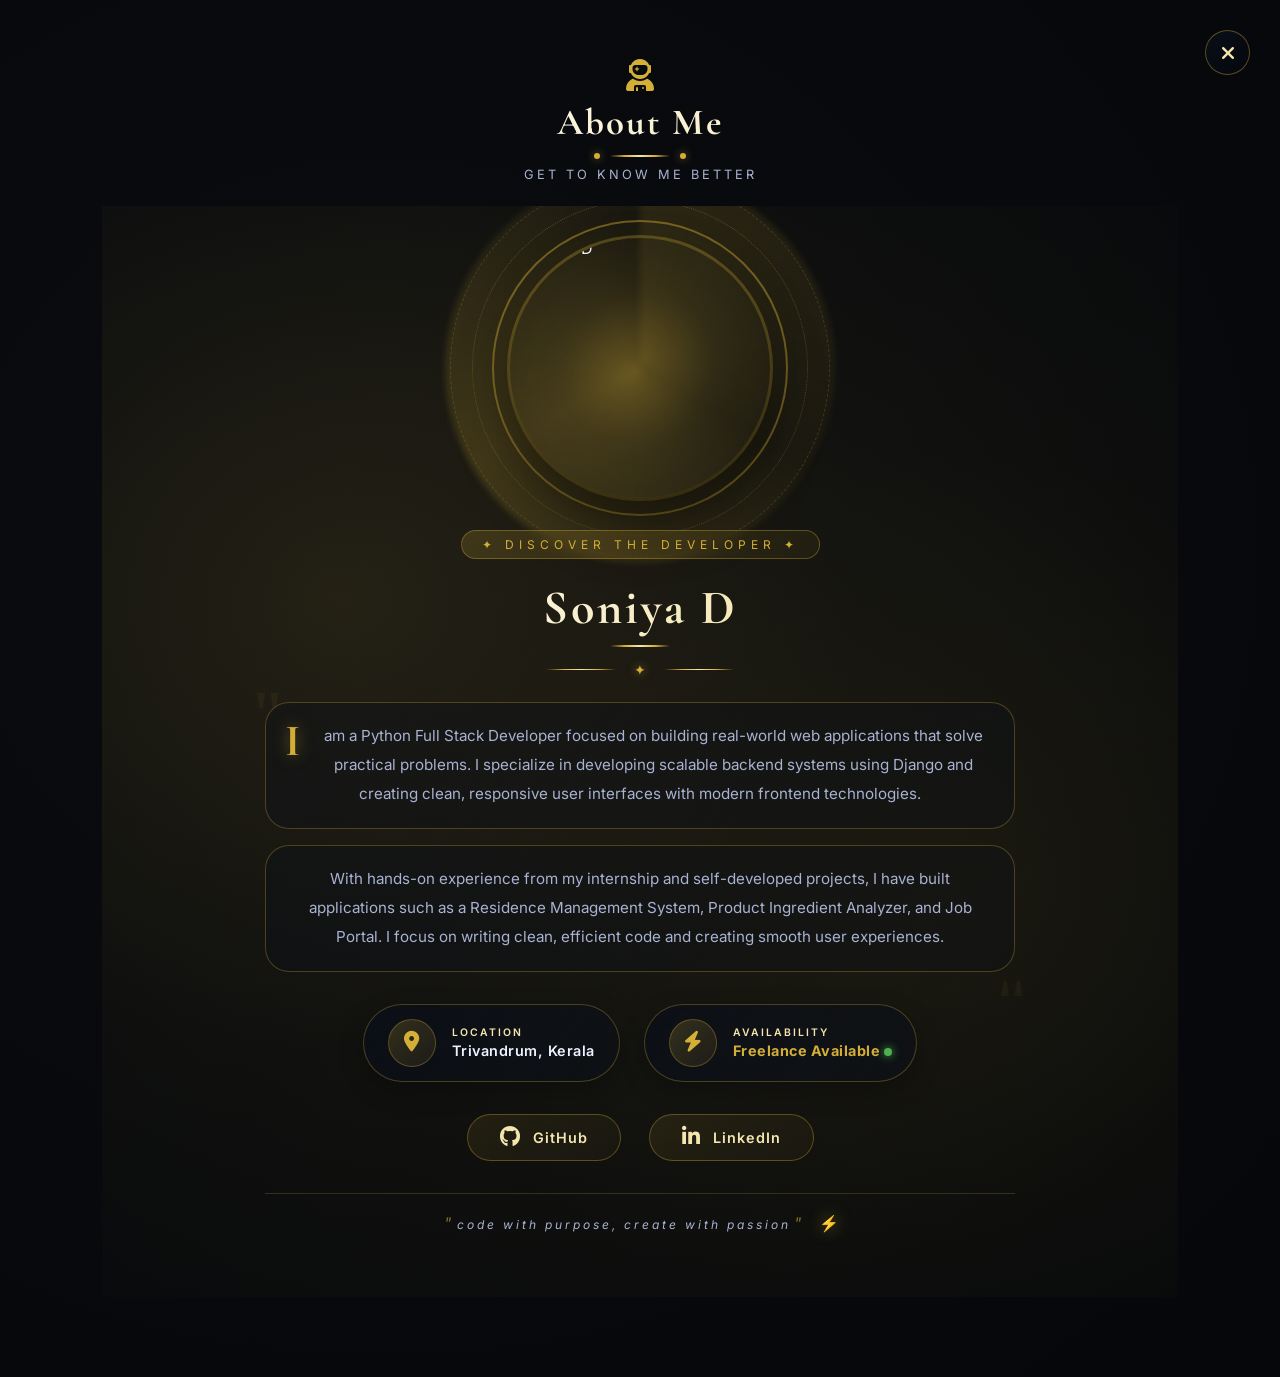
==== commit f8131984: "Update about.html" ====
--- a/about.html
+++ b/about.html
@@ -101,16 +101,6 @@
             <div class="card-hover-glow"></div>
           </div>
           
-          <!-- Email Card - NORMAL COLOR (Not Clickable, No Gold) -->
-         <a href="mailto:soniyadasperera@gmail.com" class="premium-card" style="text-decoration: none; color: inherit;">
-          <div class="card-icon-circle"><i class="fas fa-envelope"></i></div>
-          <div class="card-details">
-            <span class="card-label">Email</span>
-            <p class="card-value">soniyadasperera@gmail.com</p>
-          </div>
-          <div class="card-hover-glow"></div>
-        </a>
-          
           <!-- Freelance Card -->
           <div class="premium-card freelance-card">
             <div class="card-icon-circle"><i class="fas fa-bolt"></i></div>
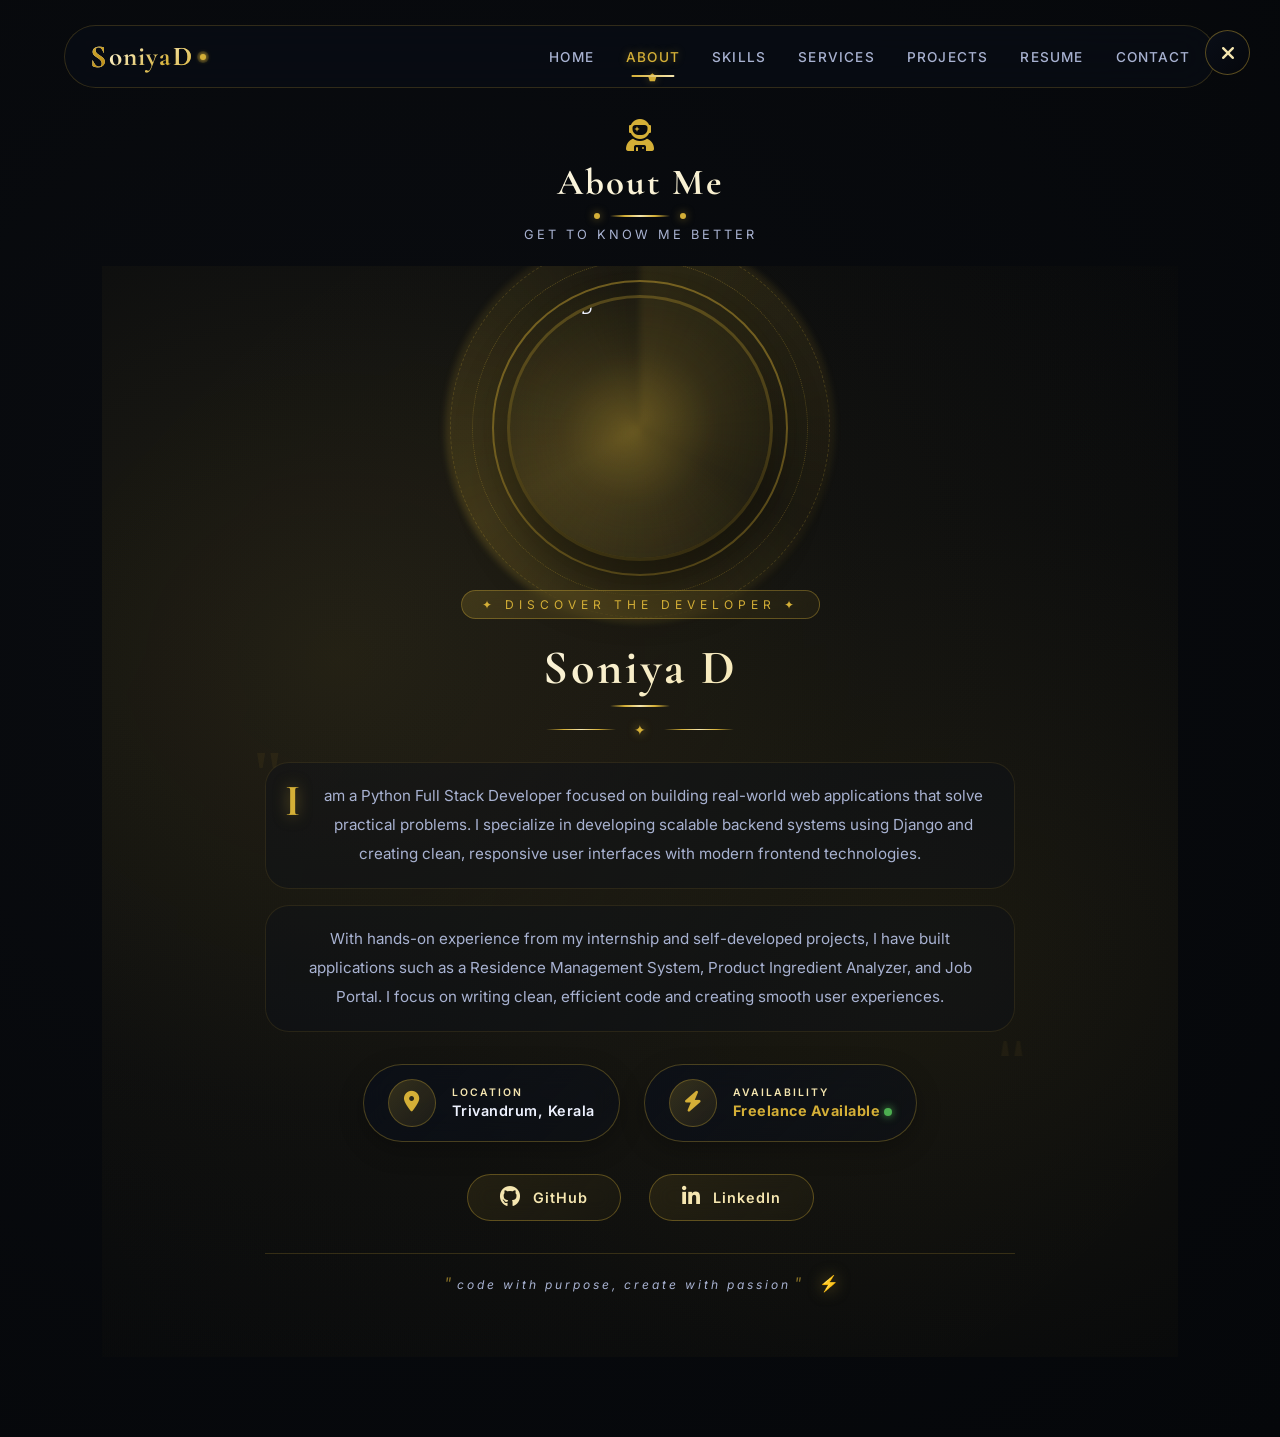
==== commit 3dc3ab3e: "update about section" ====
--- a/about.html
+++ b/about.html
@@ -10,7 +10,27 @@
 </head>
 <body>
 
-  <!-- Close Icon - RIGHT SIDE -->
+  <!-- ========== NAVIGATION BAR (same as index.html) ========== -->
+  <nav class="luxury-nav">
+    <div class="nav-container">
+      <div class="logo">
+        <span class="logo-initial">S</span>oniya <span class="logo-accent">D</span>
+        <div class="logo-dot"></div>
+      </div>
+      <ul class="nav-links">
+        <li><a href="index.html">Home</a></li>
+        <li><a href="about.html" class="active">About</a></li>
+        <li><a href="skills.html">Skills</a></li>
+        <li><a href="services.html">Services</a></li>
+        <li><a href="projects.html">Projects</a></li>
+        <li><a href="resume.html">Resume</a></li>
+        <li><a href="contact.html">Contact</a></li>
+      </ul>
+      <div class="nav-toggle"><i class="fas fa-bars"></i></div>
+    </div>
+  </nav>
+
+  <!-- Close Icon - RIGHT SIDE (optional, you can keep or remove) -->
   <a href="index.html" class="close-icon-right">
     <i class="fas fa-times"></i>
   </a>
--- a/css/style.css
+++ b/css/style.css
@@ -1,5 +1,5 @@
 /* ==================================================================
-   ULTRA LUXURY PORTFOLIO - COMPLETE MASTER CSS
+   ULTRA LUXURY PORTFOLIO - COMPLETE MASTER CSS (FULLY RESPONSIVE)
    ================================================================== */
 
 * {
@@ -89,17 +89,18 @@
   transform: rotate(90deg);
 }
 
+/* Mobile */
 @media (max-width: 550px) {
   .close-home-btn {
-    top: 20px;
-    left: 20px;
-    padding: 8px 18px;
+    top: 15px;
+    left: 15px;
+    padding: 8px 15px;
   }
   .close-home-btn span {
     display: none;
   }
   .close-home-btn i {
-    font-size: 1.3rem;
+    font-size: 1rem;
   }
 }
 
@@ -131,6 +132,7 @@
   z-index: 10;
   text-align: center;
   animation: zoomInText 0.8s ease-out;
+  padding: 0 20px;
 }
 
 @keyframes zoomInText {
@@ -144,6 +146,19 @@
   animation: pulseSeed 1.5s ease-in-out infinite;
   color: var(--gold);
   text-shadow: 0 0 20px var(--gold);
+}
+
+@media (max-width: 550px) {
+  .seed-text {
+    font-size: 2rem;
+  }
+  .animation-message {
+    font-size: 0.9rem;
+    letter-spacing: 2px;
+  }
+  .story-progress {
+    width: 200px;
+  }
 }
 
 @keyframes pulseSeed {
@@ -209,133 +224,7 @@
   display: none;
 }
 
-/* ========== NAVBAR ========== */
-/* .luxury-nav {
-  position: fixed;
-  top: 25px;
-  left: 5%;
-  width: 90%;
-  background: var(--glass-bg);
-  backdrop-filter: blur(20px);
-  border-radius: 60px;
-  border: 1px solid var(--glass-border);
-  z-index: 1000;
-  padding: 8px 32px;
-  transition: all 0.4s ease;
-  animation: navSlideDown 0.8s ease-out;
-}
-
-@keyframes navSlideDown {
-  0% { transform: translateY(-100px); opacity: 0; }
-  100% { transform: translateY(0); opacity: 1; }
-}
-
-.luxury-nav.scrolled {
-  background: rgba(5, 7, 12, 0.95);
-  top: 15px;
-  width: 92%;
-  left: 4%;
-  box-shadow: 0 8px 30px rgba(0, 0, 0, 0.4);
-}
-
-.nav-container {
-  display: flex;
-  justify-content: space-between;
-  align-items: center;
-}
-
-.logo {
-  font-family: 'Cormorant Garamond', serif;
-  font-size: 1.6rem;
-  font-weight: 700;
-  background: linear-gradient(135deg, #fff8e7, var(--gold-light), var(--gold));
-  -webkit-background-clip: text;
-  background-clip: text;
-  color: transparent;
-  transition: transform 0.3s ease;
-}
-
-.logo:hover {
-  transform: scale(1.05);
-}
-
-.logo-initial {
-  font-size: 1.9rem;
-  background: linear-gradient(135deg, var(--gold), var(--gold-dark));
-  -webkit-background-clip: text;
-  background-clip: text;
-  color: transparent;
-}
-
-.logo-accent {
-  background: linear-gradient(135deg, var(--gold-light), var(--gold));
-  -webkit-background-clip: text;
-  background-clip: text;
-  color: transparent;
-}
-
-.logo-dot {
-  width: 5px;
-  height: 5px;
-  background: var(--gold);
-  border-radius: 50%;
-  display: inline-block;
-  margin-left: 4px;
-  animation: pulseGlow 1.5s infinite;
-}
-
-@keyframes pulseGlow {
-  0%, 100% { opacity: 0.5; transform: scale(1); }
-  50% { opacity: 1; transform: scale(1.3); }
-}
-
-.nav-links {
-  display: flex;
-  gap: 2rem;
-  list-style: none;
-}
-
-.nav-links a {
-  text-decoration: none;
-  color: var(--text-dim);
-  font-weight: 500;
-  transition: 0.3s;
-  font-size: 0.9rem;
-  position: relative;
-}
-
-.nav-links a.active, .nav-links a:hover {
-  color: var(--gold);
-}
-
-.nav-links a::after {
-  content: '';
-  position: absolute;
-  bottom: -6px;
-  left: 0;
-  width: 0;
-  height: 2px;
-  background: var(--gold);
-  transition: 0.3s;
-}
-
-.nav-links a:hover::after, .nav-links a.active::after {
-  width: 100%;
-}
-
-.nav-toggle {
-  display: none;
-  font-size: 1.4rem;
-  cursor: pointer;
-  color: var(--gold);
-} */
-
-
-
-
-
-/* ========== CREATIVE LUXURY NAVBAR - UNIQUE DESIGN ========== */
-
+/* ========== CREATIVE LUXURY NAVBAR - FULLY RESPONSIVE ========== */
 .luxury-nav {
   position: fixed;
   top: 25px;
@@ -354,7 +243,31 @@
   overflow: hidden;
 }
 
-/* Creative border animation */
+@media (max-width: 1024px) {
+  .luxury-nav {
+    width: 92%;
+    padding: 5px 20px;
+  }
+}
+
+@media (max-width: 850px) {
+  .luxury-nav {
+    width: 94%;
+    padding: 5px 18px;
+    top: 15px;
+    border-radius: 50px;
+  }
+}
+
+@media (max-width: 550px) {
+  .luxury-nav {
+    width: 96%;
+    padding: 4px 12px;
+    top: 12px;
+    border-radius: 40px;
+  }
+}
+
 .luxury-nav::before {
   content: '';
   position: absolute;
@@ -402,6 +315,18 @@
   padding: 3px 25px;
 }
 
+@media (max-width: 850px) {
+  .luxury-nav.scrolled {
+    padding: 3px 18px;
+  }
+}
+
+@media (max-width: 550px) {
+  .luxury-nav.scrolled {
+    padding: 3px 12px;
+  }
+}
+
 .nav-container {
   display: flex;
   justify-content: space-between;
@@ -409,7 +334,7 @@
   width: 100%;
 }
 
-/* Creative Logo with floating effect */
+/* Logo */
 .logo {
   font-family: 'Cormorant Garamond', serif;
   font-size: 1.7rem;
@@ -429,6 +354,24 @@
   animation: logoGlow 3s ease-in-out infinite;
 }
 
+@media (max-width: 850px) {
+  .logo {
+    font-size: 1.4rem;
+  }
+  .logo-initial {
+    font-size: 1.6rem;
+  }
+}
+
+@media (max-width: 550px) {
+  .logo {
+    font-size: 1.2rem;
+  }
+  .logo-initial {
+    font-size: 1.4rem;
+  }
+}
+
 @keyframes logoGlow {
   0%, 100% { filter: drop-shadow(0 0 2px rgba(212, 175, 55, 0.3)); }
   50% { filter: drop-shadow(0 0 8px rgba(212, 175, 55, 0.6)); }
@@ -490,13 +433,66 @@
   50% { transform: scale(1.8); opacity: 0; }
 }
 
-/* Creative Navigation Links */
+/* Navigation Links */
 .nav-links {
   display: flex;
   gap: 2rem;
   list-style: none;
   margin: 0;
   padding: 0;
+}
+
+@media (max-width: 1024px) {
+  .nav-links {
+    gap: 1.5rem;
+  }
+  .nav-links a {
+    font-size: 0.8rem;
+    letter-spacing: 1px;
+  }
+}
+
+@media (max-width: 850px) {
+  .nav-links {
+    display: none;
+    position: fixed;
+    top: 70px;
+    left: 50%;
+    transform: translateX(-50%);
+    width: 90%;
+    background: rgba(5, 7, 12, 0.98);
+    backdrop-filter: blur(25px);
+    border-radius: 24px;
+    padding: 20px;
+    flex-direction: column;
+    gap: 0.8rem;
+    border: 1px solid rgba(212, 175, 55, 0.3);
+    z-index: 999;
+    animation: mobileMenuSlide 0.3s ease-out;
+  }
+}
+
+@keyframes mobileMenuSlide {
+  from {
+    opacity: 0;
+    transform: translateX(-50%) translateY(-20px);
+  }
+  to {
+    opacity: 1;
+    transform: translateX(-50%) translateY(0);
+  }
+}
+
+@media (max-width: 550px) {
+  .nav-links {
+    width: 94%;
+    top: 60px; /* Adjusted to fit smaller navbar */
+    padding: 15px;
+  }
+}
+
+.nav-links.active {
+  display: flex !important;
 }
 
 .nav-links li {
@@ -516,7 +512,24 @@
   display: inline-block;
 }
 
-/* Creative diamond underline */
+@media (max-width: 850px) {
+  .nav-links a {
+    display: block;
+    padding: 12px 20px;
+    font-size: 0.9rem;
+    text-align: center;
+    border-radius: 12px;
+  }
+  .nav-links a:hover {
+    background: rgba(212, 175, 55, 0.1);
+    color: var(--gold);
+  }
+  .nav-links a::before,
+  .nav-links a::after {
+    display: none;
+  }
+}
+
 .nav-links a::before {
   content: '⬟';
   position: absolute;
@@ -535,7 +548,6 @@
   opacity: 1;
 }
 
-/* Creative underline bar */
 .nav-links a::after {
   content: '';
   position: absolute;
@@ -560,30 +572,7 @@
   text-shadow: 0 0 8px rgba(212, 175, 55, 0.4);
 }
 
-/* Creative hover background effect */
-.nav-links li {
-  position: relative;
-  overflow: hidden;
-}
-
-.nav-links li::before {
-  content: '';
-  position: absolute;
-  bottom: 0;
-  left: 0;
-  width: 100%;
-  height: 2px;
-  background: linear-gradient(90deg, transparent, var(--gold), var(--gold-light), var(--gold), transparent);
-  transform: scaleX(0);
-  transition: transform 0.4s ease;
-  transform-origin: center;
-}
-
-.nav-links li:hover::before {
-  transform: scaleX(1);
-}
-
-/* Mobile Toggle Button - Creative */
+/* Mobile Toggle Button */
 .nav-toggle {
   display: none;
   font-size: 1.3rem;
@@ -599,6 +588,21 @@
   border: 1px solid rgba(212, 175, 55, 0.25);
   position: relative;
   overflow: hidden;
+  z-index: 1001; /* Ensure it's above overlay after animation */
+}
+
+@media (max-width: 850px) {
+  .nav-toggle {
+    display: flex;
+  }
+}
+
+@media (max-width: 550px) {
+  .nav-toggle {
+    width: 38px;
+    height: 38px;
+    font-size: 1.1rem;
+  }
 }
 
 .nav-toggle::before {
@@ -635,101 +639,7 @@
   transform: scale(1.1);
 }
 
-/* Responsive */
-@media (max-width: 850px) {
-  .luxury-nav {
-    width: 94%;
-    padding: 5px 18px;
-  }
-  
-  .nav-links {
-    display: none;
-    flex-direction: column;
-    position: absolute;
-    top: 60px;
-    left: 5%;
-    width: 90%;
-    background: rgba(5, 7, 12, 0.98);
-    backdrop-filter: blur(25px);
-    border-radius: 24px;
-    padding: 20px;
-    text-align: center;
-    gap: 0.8rem;
-    border: 1px solid rgba(212, 175, 55, 0.3);
-    animation: mobileMenuCreative 0.3s ease-out;
-  }
-  
-  @keyframes mobileMenuCreative {
-    from { opacity: 0; transform: translateY(-20px) scale(0.95); }
-    to { opacity: 1; transform: translateY(0) scale(1); }
-  }
-  
-  .nav-links.active {
-    display: flex;
-  }
-  
-  .nav-links li {
-    width: 100%;
-  }
-  
-  .nav-links a {
-    display: inline-block;
-    padding: 10px 20px;
-    font-size: 0.9rem;
-    letter-spacing: 1px;
-  }
-  
-  .nav-links a::before,
-  .nav-links a::after {
-    display: none;
-  }
-  
-  .nav-toggle {
-    display: flex;
-  }
-  
-  .logo {
-    font-size: 1.4rem;
-  }
-  
-  .logo-initial {
-    font-size: 1.6rem;
-  }
-}
-
-@media (max-width: 550px) {
-  .luxury-nav {
-    width: 96%;
-    padding: 4px 12px;
-  }
-  
-  .logo {
-    font-size: 1.2rem;
-  }
-  
-  .logo-initial {
-    font-size: 1.4rem;
-  }
-  
-  .nav-links a {
-    font-size: 0.8rem;
-    padding: 8px 15px;
-  }
-  
-  .nav-toggle {
-    width: 38px;
-    height: 38px;
-    font-size: 1.1rem;
-  }
-}
-
-@media (min-width: 851px) {
-  .nav-links {
-    display: flex !important;
-  }
-}
-
-/* ========== HERO SECTION ========== */
+/* ========== HERO SECTION - FULLY RESPONSIVE ========== */
 .hero-section {
   min-height: 100vh;
   display: flex;
@@ -740,10 +650,39 @@
   flex-wrap: wrap;
 }
 
+@media (max-width: 1024px) {
+  .hero-section {
+    padding: 100px 6% 60px;
+    gap: 3rem;
+  }
+}
+
+@media (max-width: 850px) {
+  .hero-section {
+    flex-direction: column-reverse;
+    text-align: center;
+    padding: 100px 5% 60px;
+    gap: 2rem;
+  }
+}
+
+@media (max-width: 550px) {
+  .hero-section {
+    padding: 90px 4% 50px;
+    gap: 1.5rem;
+  }
+}
+
 .hero-content {
   flex: 1;
-  min-width: 300px;
+  min-width: 280px;
   animation: heroContentZoom 0.8s ease-out;
+}
+
+@media (max-width: 850px) {
+  .hero-content {
+    text-align: center;
+  }
 }
 
 @keyframes heroContentZoom {
@@ -753,7 +692,7 @@
 
 .hero-image {
   flex: 1;
-  min-width: 300px;
+  min-width: 280px;
   display: flex;
   justify-content: center;
   animation: heroImageZoom 0.8s ease-out 0.2s both;
@@ -770,6 +709,18 @@
   max-width: 350px;
   margin: 0 auto;
   cursor: pointer;
+}
+
+@media (max-width: 850px) {
+  .premium-hero-image-frame {
+    max-width: 280px;
+  }
+}
+
+@media (max-width: 550px) {
+  .premium-hero-image-frame {
+    max-width: 240px;
+  }
 }
 
 .hero-image-container {
@@ -862,6 +813,19 @@
   border-style: dashed;
 }
 
+@media (max-width: 550px) {
+  .hero-ring-2, .hero-ring-3 {
+    display: none;
+  }
+  .hero-ring-1 {
+    top: -8px;
+    left: -8px;
+    right: -8px;
+    bottom: -8px;
+    border-width: 1.5px;
+  }
+}
+
 @keyframes heroRingOrbit {
   from { transform: rotate(0deg); }
   to { transform: rotate(360deg); }
@@ -914,6 +878,12 @@
 .hero-star-1 { top: -20px; left: 15%; animation: starTwinkle 2.5s ease-in-out infinite 0s; font-size: 1.2rem; }
 .hero-star-2 { top: 10%; right: -20px; animation: starTwinkle 2.5s ease-in-out infinite 0.4s; font-size: 0.9rem; }
 .hero-star-3 { bottom: 5%; left: -15px; animation: starTwinkle 2.5s ease-in-out infinite 0.8s; font-size: 1rem; }
+
+@media (max-width: 550px) {
+  .hero-star-1, .hero-star-2, .hero-star-3 {
+    display: none;
+  }
+}
 
 @keyframes starTwinkle {
   0%, 100% { opacity: 0; transform: scale(0.3) rotate(0deg); }
@@ -935,13 +905,21 @@
   animation: badgePremium 2s infinite;
 }
 
+@media (max-width: 550px) {
+  .hero-badge {
+    font-size: 0.6rem;
+    letter-spacing: 2px;
+    padding: 6px 16px;
+  }
+}
+
 @keyframes badgePremium {
   0%, 100% { transform: scale(1); }
   50% { transform: scale(1.02); }
 }
 
 .hero-title {
-  font-size: clamp(2.5rem, 6vw, 4.2rem);
+  font-size: clamp(2rem, 6vw, 4.2rem);
   font-family: 'Cormorant Garamond', serif;
   margin-bottom: 1rem;
   font-weight: 700;
@@ -968,11 +946,17 @@
 }
 
 .typed-wrapper {
-  font-size: 1.4rem;
+  font-size: clamp(1rem, 4vw, 1.4rem);
   margin: 20px 0;
   display: flex;
   gap: 8px;
   animation: fadeInPremium 0.6s ease-out 0.2s both;
+}
+
+@media (max-width: 850px) {
+  .typed-wrapper {
+    justify-content: center;
+  }
 }
 
 @keyframes fadeInPremium {
@@ -1003,6 +987,19 @@
   animation: fadeInPremium 0.5s ease-out 0.3s both;
 }
 
+@media (max-width: 850px) {
+  .hero-description {
+    margin-left: auto;
+    margin-right: auto;
+  }
+}
+
+@media (max-width: 550px) {
+  .hero-description {
+    font-size: 0.85rem;
+  }
+}
+
 .hero-buttons {
   display: flex;
   gap: 1rem;
@@ -1011,8 +1008,21 @@
   animation: fadeInPremium 0.5s ease-out 0.4s both;
 }
 
+@media (max-width: 850px) {
+  .hero-buttons {
+    justify-content: center;
+  }
+}
+
+@media (max-width: 550px) {
+  .hero-buttons {
+    flex-direction: column;
+    align-items: center;
+  }
+}
+
 .btn-primary, .btn-outline {
-  padding: 14px 32px;
+  padding: 12px 28px;
   border-radius: 50px;
   text-decoration: none;
   font-weight: 600;
@@ -1027,6 +1037,16 @@
   overflow: hidden;
 }
 
+@media (max-width: 550px) {
+  .btn-primary, .btn-outline {
+    width: 100%;
+    max-width: 220px;
+    justify-content: center;
+    padding: 10px 20px;
+    font-size: 0.85rem;
+  }
+}
+
 .btn-primary {
   background: linear-gradient(115deg, var(--gold), var(--gold-dark));
   color: #0a0c10;
@@ -1072,6 +1092,12 @@
   gap: 1rem;
   margin-top: 1.5rem;
   animation: fadeInPremium 0.5s ease-out 0.5s both;
+}
+
+@media (max-width: 850px) {
+  .hero-social {
+    justify-content: center;
+  }
 }
 
 .hero-social a {
@@ -1089,6 +1115,14 @@
   text-decoration: none;
 }
 
+@media (max-width: 550px) {
+  .hero-social a {
+    width: 38px;
+    height: 38px;
+    font-size: 1rem;
+  }
+}
+
 .hero-social a:hover {
   color: var(--gold);
   transform: translateY(-5px) rotate(360deg);
@@ -1118,13 +1152,9 @@
   50% { transform: translateX(-50%) translateY(8px); opacity: 1; }
 }
 
-
-
-/* ========== ZOOM IN ANIMATION FOR HERO IMAGE ========== */
-
-/* Initial zoom animation - starts zoomed, ends normal */
+/* Zoom animation for hero image */
 .zoom-animation {
-  animation: imageZoomIn 1.2s cubic-bezier(0.2, 0.9, 0.4, 1.1) forwards;
+  animation: imageZoomIn 1.2s cubic-bezier(0.2, 0.9, 0.4, 1.2) forwards;
 }
 
 @keyframes imageZoomIn {
@@ -1138,45 +1168,6 @@
   }
 }
 
-/* Hero Image Container */
-.hero-image-container {
-  position: relative;
-  width: 100%;
-  aspect-ratio: 1 / 1;
-  border-radius: 50%;
-  overflow: hidden;
-  box-shadow: 0 30px 50px rgba(0, 0, 0, 0.4), 0 0 0 3px rgba(212, 175, 55, 0.3);
-  transition: all 0.5s cubic-bezier(0.2, 0.9, 0.4, 1.2);
-  animation: imageFloat 5s ease-in-out infinite;
-  z-index: 10;
-  background: linear-gradient(135deg, rgba(212, 175, 55, 0.1), transparent);
-}
-
-@keyframes imageFloat {
-  0%, 100% { transform: translateY(0) scale(1); }
-  50% { transform: translateY(-12px) scale(1); }
-}
-
-/* Hover effect - only scale on hover, not continuous pulse */
-.hero-image-container:hover {
-  transform: scale(1.03);
-  box-shadow: 0 40px 65px rgba(0, 0, 0, 0.5), 0 0 0 5px rgba(212, 175, 55, 0.6);
-  transition: all 0.4s cubic-bezier(0.2, 0.9, 0.4, 1.2);
-}
-
-.hero-image-container:hover img {
-  transform: scale(1.08);
-}
-
-/* Image inside container */
-.hero-image-container img {
-  width: 100%;
-  height: 100%;
-  object-fit: cover;
-  transition: transform 0.6s cubic-bezier(0.2, 0.9, 0.4, 1.2);
-}
-
-/* Shine effect on hover */
 .hero-image-container::after {
   content: '';
   position: absolute;
@@ -1196,7 +1187,25 @@
 /* ========== PAGE SECTIONS ========== */
 .page-section {
   min-height: 100vh;
-  padding: 40px 8% 80px;
+  padding: 100px 8% 80px;
+}
+
+@media (max-width: 1024px) {
+  .page-section {
+    padding: 80px 6% 60px;
+  }
+}
+
+@media (max-width: 850px) {
+  .page-section {
+    padding: 70px 5% 50px;
+  }
+}
+
+@media (max-width: 550px) {
+  .page-section {
+    padding: 60px 4% 40px;
+  }
 }
 
 .section-header {
@@ -1251,10 +1260,7 @@
   100% { width: 60px; opacity: 1; }
 }
 
-
-
-
-/* ========== ABOUT SECTION ========== */
+/* ========== ABOUT SECTION - FULLY RESPONSIVE ========== */
 .about-premium-container {
   min-height: 80vh;
   display: flex;
@@ -1268,6 +1274,18 @@
   overflow: hidden;
 }
 
+@media (max-width: 850px) {
+  .about-premium-container {
+    padding: 1.5rem 1rem 3rem;
+  }
+}
+
+@media (max-width: 550px) {
+  .about-premium-container {
+    padding: 1rem 0.8rem 2.5rem;
+  }
+}
+
 .about-premium-container::before {
   content: '';
   position: absolute;
@@ -1318,6 +1336,20 @@
   position: relative;
   width: 260px;
   height: 260px;
+}
+
+@media (max-width: 850px) {
+  .image-premium-frame {
+    width: 220px;
+    height: 220px;
+  }
+}
+
+@media (max-width: 550px) {
+  .image-premium-frame {
+    width: 180px;
+    height: 180px;
+  }
 }
 
 @keyframes premiumFloat {
@@ -1337,6 +1369,12 @@
   transition: all 0.5s cubic-bezier(0.2, 0.9, 0.4, 1.2);
 }
 
+@media (max-width: 550px) {
+  .image-premium {
+    box-shadow: 0 20px 35px rgba(0, 0, 0, 0.4), 0 0 0 2px rgba(212, 175, 55, 0.3);
+  }
+}
+
 .image-premium:hover {
   transform: scale(1.04);
   box-shadow: 0 40px 65px rgba(0, 0, 0, 0.6), 0 0 0 5px rgba(212, 175, 55, 0.6);
@@ -1406,11 +1444,10 @@
 .star-5 { top: 30%; left: -15px; animation: starTwinkle 2.5s ease-in-out infinite 1.6s; font-size: 0.9rem; }
 .star-6 { top: 55%; right: -12px; animation: starTwinkle 2.5s ease-in-out infinite 2s; font-size: 1rem; }
 
-@keyframes starTwinkle {
-  0%, 100% { opacity: 0; transform: scale(0.3) rotate(0deg); }
-  25% { opacity: 1; transform: scale(1.4) rotate(20deg); }
-  50% { opacity: 0.7; transform: scale(0.9) rotate(-15deg); }
-  75% { opacity: 1; transform: scale(1.2) rotate(10deg); }
+@media (max-width: 550px) {
+  .star-sparkle {
+    display: none;
+  }
 }
 
 .premium-ring {
@@ -1450,6 +1487,19 @@
   border-style: dashed;
 }
 
+@media (max-width: 550px) {
+  .ring-2, .ring-3 {
+    display: none;
+  }
+  .ring-1 {
+    top: -12px;
+    left: -12px;
+    right: -12px;
+    bottom: -12px;
+    border-width: 1.5px;
+  }
+}
+
 @keyframes ringOrbit {
   from { transform: rotate(0deg); }
   to { transform: rotate(360deg); }
@@ -1483,6 +1533,12 @@
 .particle:nth-child(6) { top: 55%; left: 95%; animation-delay: 3s; }
 .particle:nth-child(7) { top: 25%; left: 2%; animation-delay: 3.6s; }
 .particle:nth-child(8) { top: 65%; left: 78%; animation-delay: 4.2s; }
+
+@media (max-width: 550px) {
+  .particle {
+    display: none;
+  }
+}
 
 @keyframes particleFloat {
   0% { transform: translate(0, 0) scale(0); opacity: 0; }
@@ -1520,8 +1576,16 @@
   position: relative;
   overflow: hidden;
   text-align: center;
-  white-space: nowrap;
   animation: greetingGlide 0.8s cubic-bezier(0.2, 0.9, 0.4, 1.1);
+}
+
+@media (max-width: 550px) {
+  .premium-greeting {
+    font-size: 0.6rem;
+    letter-spacing: 3px;
+    padding: 4px 12px;
+    white-space: normal;
+  }
 }
 
 @keyframes greetingGlide {
@@ -1546,7 +1610,7 @@
 }
 
 .premium-name {
-  font-size: 3rem;
+  font-size: clamp(2rem, 6vw, 3rem);
   font-family: 'Cormorant Garamond', serif;
   font-weight: 700;
   background: linear-gradient(135deg, #ffffff, var(--gold-light), var(--gold), var(--gold-dark), var(--gold-light));
@@ -1563,6 +1627,12 @@
   width: 100%;
 }
 
+@media (max-width: 550px) {
+  .premium-name {
+    letter-spacing: 2px;
+  }
+}
+
 @keyframes nameReveal {
   0% { opacity: 0; transform: scale(0.9); letter-spacing: 0px; }
   100% { opacity: 1; transform: scale(1); letter-spacing: 3px; }
@@ -1613,9 +1683,22 @@
   animation: linePulse 2.5s ease-in-out infinite;
 }
 
+@media (max-width: 550px) {
+  .divider-line {
+    width: 40px;
+  }
+}
+
 @keyframes linePulse {
   0%, 100% { opacity: 0.4; width: 70px; }
   50% { opacity: 1; width: 100px; }
+}
+
+@media (max-width: 550px) {
+  @keyframes linePulse {
+    0%, 100% { width: 40px; }
+    50% { width: 60px; }
+  }
 }
 
 .divider-star {
@@ -1652,6 +1735,21 @@
   opacity: 0.06;
   font-family: serif;
   font-weight: bold;
+}
+
+@media (max-width: 550px) {
+  .premium-summary::before,
+  .premium-summary::after {
+    font-size: 2.5rem;
+  }
+  .premium-summary::before {
+    top: -15px;
+    left: -5px;
+  }
+  .premium-summary::after {
+    bottom: -25px;
+    right: -5px;
+  }
 }
 
 .premium-summary::before {
@@ -1677,12 +1775,110 @@
   border: 1px solid rgba(212, 175, 55, 0.12);
   transition: all 0.5s cubic-bezier(0.2, 0.9, 0.4, 1.2);
   margin-bottom: 0.8rem;
+  position: relative;
+  overflow: hidden;
+  animation: borderShine 3s ease-in-out infinite;
+}
+
+@media (max-width: 550px) {
+  .premium-text {
+    font-size: 0.85rem;
+    line-height: 1.7;
+    padding: 1rem;
+  }
+}
+
+@keyframes borderShine {
+  0%, 100% {
+    border-color: rgba(212, 175, 55, 0.3);
+    box-shadow: 0 0 5px rgba(212, 175, 55, 0.1);
+  }
+  50% {
+    border-color: rgba(212, 175, 55, 0.8);
+    box-shadow: 0 0 20px rgba(212, 175, 55, 0.4);
+  }
+}
+
+.premium-text::before {
+  content: '';
+  position: absolute;
+  top: -2px;
+  left: -2px;
+  right: -2px;
+  bottom: -2px;
+  background: linear-gradient(45deg, 
+    transparent 20%,
+    rgba(212, 175, 55, 0.4),
+    rgba(245, 230, 176, 0.6),
+    rgba(212, 175, 55, 0.4),
+    transparent 80%
+  );
+  border-radius: 26px;
+  opacity: 0;
+  transition: opacity 0.4s ease;
+  z-index: -1;
+}
+
+.premium-text:hover::before {
+  opacity: 1;
+  animation: shineMove 1.5s ease-in-out infinite;
+}
+
+@keyframes shineMove {
+  0% {
+    background: linear-gradient(45deg, 
+      transparent 20%,
+      rgba(212, 175, 55, 0.4),
+      rgba(245, 230, 176, 0.6),
+      rgba(212, 175, 55, 0.4),
+      transparent 80%
+    );
+  }
+  50% {
+    background: linear-gradient(45deg, 
+      transparent 40%,
+      rgba(212, 175, 55, 0.6),
+      rgba(245, 230, 176, 0.8),
+      rgba(212, 175, 55, 0.6),
+      transparent 60%
+    );
+  }
+  100% {
+    background: linear-gradient(45deg, 
+      transparent 60%,
+      rgba(212, 175, 55, 0.4),
+      rgba(245, 230, 176, 0.6),
+      rgba(212, 175, 55, 0.4),
+      transparent 80%
+    );
+  }
+}
+
+.premium-text::after {
+  content: '';
+  position: absolute;
+  top: 0;
+  left: -100%;
+  width: 100%;
+  height: 100%;
+  background: linear-gradient(90deg, 
+    transparent, 
+    rgba(212, 175, 55, 0.15), 
+    rgba(245, 230, 176, 0.25),
+    rgba(212, 175, 55, 0.15), 
+    transparent);
+  transition: left 0.6s ease;
+  pointer-events: none;
+}
+
+.premium-text:hover::after {
+  left: 100%;
 }
 
 .premium-text:hover {
-  background: rgba(10, 15, 25, 0.5);
-  border-color: rgba(212, 175, 55, 0.25);
-  transform: translateY(-3px);
+  border-color: rgba(212, 175, 55, 0.9);
+  transform: translateY(-5px);
+  box-shadow: 0 15px 35px rgba(0, 0, 0, 0.2), 0 0 30px rgba(212, 175, 55, 0.2);
 }
 
 .premium-dropcap {
@@ -1693,13 +1889,29 @@
   float: left;
   line-height: 0.85;
   margin-right: 12px;
-  text-shadow: 0 0 20px rgba(212, 175, 55, 0.6);
-  animation: dropcapLuxury 2.5s ease-in-out infinite;
-}
-
-@keyframes dropcapLuxury {
-  0%, 100% { text-shadow: 0 0 5px rgba(212, 175, 55, 0.3); transform: scale(1); }
-  50% { text-shadow: 0 0 30px rgba(212, 175, 55, 0.9); transform: scale(1.02); }
+  text-shadow: 0 0 15px rgba(212, 175, 55, 0.5);
+  animation: dropcapGolden 2s ease-in-out infinite;
+}
+
+@media (max-width: 550px) {
+  .premium-dropcap {
+    font-size: 2rem;
+  }
+}
+
+@keyframes dropcapGolden {
+  0%, 100% {
+    text-shadow: 0 0 5px rgba(212, 175, 55, 0.3);
+    color: var(--gold);
+  }
+  50% {
+    text-shadow: 0 0 25px rgba(212, 175, 55, 0.8);
+    color: var(--gold-light);
+  }
+}
+
+.premium-text:hover {
+  color: var(--text-light);
 }
 
 .premium-contact-grid {
@@ -1730,9 +1942,18 @@
   box-shadow: 0 8px 25px rgba(0, 0, 0, 0.25);
 }
 
+@media (max-width: 550px) {
+  .premium-card {
+    min-width: auto;
+    width: 100%;
+    max-width: 260px;
+    padding: 10px 18px;
+    gap: 12px;
+  }
+}
+
 .premium-card:nth-child(1) { animation-delay: 0.1s; }
 .premium-card:nth-child(2) { animation-delay: 0.2s; }
-.premium-card:nth-child(3) { animation-delay: 0.3s; }
 
 @keyframes cardLuxuryReveal {
   0% { transform: translateY(50px) scale(0.95); opacity: 0; filter: blur(5px); }
@@ -1773,6 +1994,16 @@
   border: 1px solid rgba(212, 175, 55, 0.3);
 }
 
+@media (max-width: 550px) {
+  .card-icon-circle {
+    width: 40px;
+    height: 40px;
+  }
+  .card-icon-circle i {
+    font-size: 1rem;
+  }
+}
+
 .premium-card:hover .card-icon-circle {
   background: linear-gradient(135deg, rgba(212, 175, 55, 0.4), rgba(212, 175, 55, 0.2));
   transform: scale(1.12);
@@ -1804,11 +2035,24 @@
   font-weight: 600;
 }
 
+@media (max-width: 550px) {
+  .card-label {
+    font-size: 0.55rem;
+    letter-spacing: 1px;
+  }
+}
+
 .card-value {
   font-size: 0.9rem;
   font-weight: 600;
   margin-top: 3px;
   letter-spacing: 0.5px;
+}
+
+@media (max-width: 550px) {
+  .card-value {
+    font-size: 0.75rem;
+  }
 }
 
 .freelance-card .card-value {
@@ -1856,6 +2100,7 @@
   gap: 1.8rem;
   margin: 2rem auto;
   width: 100%;
+  flex-wrap: wrap;
 }
 
 .premium-social-btn {
@@ -1878,6 +2123,20 @@
   letter-spacing: 0.5px;
 }
 
+@media (max-width: 550px) {
+  .premium-social-btn {
+    padding: 8px 20px;
+    font-size: 0.75rem;
+    gap: 8px;
+  }
+  .premium-social-btn i {
+    font-size: 1rem;
+  }
+  .premium-social-btn span {
+    display: none;
+  }
+}
+
 @keyframes socialLuxuryReveal {
   0% { transform: scale(0.9) translateY(30px); opacity: 0; filter: blur(5px); }
   100% { transform: scale(1) translateY(0); opacity: 1; filter: blur(0); }
@@ -1930,6 +2189,7 @@
   border-top: 1px solid rgba(212, 175, 55, 0.2);
   width: 100%;
   animation: signatureFade 0.6s ease-out 0.6s both;
+  flex-wrap: wrap;
 }
 
 @keyframes signatureFade {
@@ -1943,6 +2203,13 @@
   color: var(--text-dim);
   font-style: italic;
   position: relative;
+}
+
+@media (max-width: 550px) {
+  .signature-quote {
+    font-size: 0.6rem;
+    letter-spacing: 1px;
+  }
 }
 
 .signature-quote::before,
@@ -1966,8 +2233,6 @@
   50% { transform: scale(1.3) rotate(10deg); opacity: 1; }
 }
 
-
-
 /* ========== ABOUT ME HEADING - VERY TOP STYLING ========== */
 .about-heading-verytop {
   text-align: center;
@@ -1988,13 +2253,19 @@
   animation: iconFloatVeryTop 3s ease-in-out infinite;
 }
 
+@media (max-width: 550px) {
+  .heading-icon-verytop {
+    font-size: 1.5rem;
+  }
+}
+
 @keyframes iconFloatVeryTop {
   0%, 100% { transform: translateY(0); }
   50% { transform: translateY(-5px); }
 }
 
 .luxury-heading-verytop {
-  font-size: 2.3rem;
+  font-size: clamp(1.6rem, 5vw, 2.3rem);
   font-family: 'Cormorant Garamond', serif;
   font-weight: 700;
   background: linear-gradient(135deg, #ffffff, var(--gold-light), var(--gold), var(--gold-dark));
@@ -2027,9 +2298,22 @@
   animation: lineExpandPulseVeryTop 2s ease-in-out infinite;
 }
 
+@media (max-width: 550px) {
+  .underline-line-verytop {
+    width: 40px;
+  }
+}
+
 @keyframes lineExpandPulseVeryTop {
   0%, 100% { width: 60px; opacity: 0.5; }
   50% { width: 90px; opacity: 1; }
+}
+
+@media (max-width: 550px) {
+  @keyframes lineExpandPulseVeryTop {
+    0%, 100% { width: 40px; }
+    50% { width: 60px; }
+  }
 }
 
 .underline-dot-verytop {
@@ -2054,198 +2338,19 @@
   animation: subtitleFadeVeryTop 0.6s ease-out 0.3s both;
 }
 
+@media (max-width: 550px) {
+  .heading-subtitle-verytop {
+    font-size: 0.65rem;
+    letter-spacing: 2px;
+  }
+}
+
 @keyframes subtitleFadeVeryTop {
   0% { opacity: 0; transform: translateY(8px); }
   100% { opacity: 1; transform: translateY(0); }
 }
 
-/* Responsive */
-@media (max-width: 550px) {
-  .luxury-heading-verytop {
-    font-size: 1.6rem;
-  }
-  
-  .heading-icon-verytop {
-    font-size: 1.4rem;
-  }
-  
-  .underline-line-verytop {
-    width: 40px;
-  }
-  
-  @keyframes lineExpandPulseVeryTop {
-    0%, 100% { width: 40px; }
-    50% { width: 60px; }
-  }
-  
-  .heading-subtitle-verytop {
-    font-size: 0.65rem;
-    letter-spacing: 2px;
-  }
-}
-
-
-
-
-
-/* ========== GOLDEN BORDER WITH SHINING EFFECT ========== */
-
-/* Premium Text Box with Golden Border */
-.premium-text {
-  position: relative;
-  background: linear-gradient(135deg, rgba(10, 15, 25, 0.4), rgba(10, 15, 25, 0.3));
-  backdrop-filter: blur(8px);
-  border-radius: 24px;
-  padding: 1.2rem;
-  border: 1px solid rgba(212, 175, 55, 0.3);
-  transition: all 0.5s cubic-bezier(0.2, 0.9, 0.4, 1.2);
-  margin-bottom: 0.8rem;
-  overflow: hidden;
-  animation: borderShine 3s ease-in-out infinite;
-}
-
-/* Golden Border Shine Animation */
-@keyframes borderShine {
-  0%, 100% {
-    border-color: rgba(212, 175, 55, 0.3);
-    box-shadow: 0 0 5px rgba(212, 175, 55, 0.1);
-  }
-  50% {
-    border-color: rgba(212, 175, 55, 0.8);
-    box-shadow: 0 0 20px rgba(212, 175, 55, 0.4);
-  }
-}
-
-/* Moving Shine Effect on Border */
-.premium-text::before {
-  content: '';
-  position: absolute;
-  top: -2px;
-  left: -2px;
-  right: -2px;
-  bottom: -2px;
-  background: linear-gradient(45deg, 
-    transparent 20%,
-    rgba(212, 175, 55, 0.4),
-    rgba(245, 230, 176, 0.6),
-    rgba(212, 175, 55, 0.4),
-    transparent 80%
-  );
-  border-radius: 26px;
-  opacity: 0;
-  transition: opacity 0.4s ease;
-  z-index: -1;
-}
-
-.premium-text:hover::before {
-  opacity: 1;
-  animation: shineMove 1.5s ease-in-out infinite;
-}
-
-@keyframes shineMove {
-  0% {
-    background: linear-gradient(45deg, 
-      transparent 20%,
-      rgba(212, 175, 55, 0.4),
-      rgba(245, 230, 176, 0.6),
-      rgba(212, 175, 55, 0.4),
-      transparent 80%
-    );
-  }
-  50% {
-    background: linear-gradient(45deg, 
-      transparent 40%,
-      rgba(212, 175, 55, 0.6),
-      rgba(245, 230, 176, 0.8),
-      rgba(212, 175, 55, 0.6),
-      transparent 60%
-    );
-  }
-  100% {
-    background: linear-gradient(45deg, 
-      transparent 60%,
-      rgba(212, 175, 55, 0.4),
-      rgba(245, 230, 176, 0.6),
-      rgba(212, 175, 55, 0.4),
-      transparent 80%
-    );
-  }
-}
-
-/* Light Sweep Effect */
-.premium-text::after {
-  content: '';
-  position: absolute;
-  top: 0;
-  left: -100%;
-  width: 100%;
-  height: 100%;
-  background: linear-gradient(90deg, 
-    transparent, 
-    rgba(212, 175, 55, 0.15), 
-    rgba(245, 230, 176, 0.25),
-    rgba(212, 175, 55, 0.15), 
-    transparent);
-  transition: left 0.6s ease;
-  pointer-events: none;
-}
-
-.premium-text:hover::after {
-  left: 100%;
-}
-
-/* Hover Effect - Golden Border Intensifies */
-.premium-text:hover {
-  border-color: rgba(212, 175, 55, 0.9);
-  transform: translateY(-5px);
-  box-shadow: 0 15px 35px rgba(0, 0, 0, 0.2), 0 0 30px rgba(212, 175, 55, 0.2);
-}
-
-/* Dropcap Golden Animation */
-.premium-dropcap {
-  font-size: 2.8rem;
-  font-family: 'Cormorant Garamond', serif;
-  font-weight: 700;
-  color: var(--gold);
-  float: left;
-  line-height: 0.85;
-  margin-right: 12px;
-  text-shadow: 0 0 15px rgba(212, 175, 55, 0.5);
-  animation: dropcapGolden 2s ease-in-out infinite;
-}
-
-@keyframes dropcapGolden {
-  0%, 100% {
-    text-shadow: 0 0 5px rgba(212, 175, 55, 0.3);
-    color: var(--gold);
-  }
-  50% {
-    text-shadow: 0 0 25px rgba(212, 175, 55, 0.8);
-    color: var(--gold-light);
-  }
-}
-
-/* Text Color on Hover */
-.premium-text:hover .premium-dropcap {
-  transform: scale(1.05);
-}
-
-.premium-text {
-  color: var(--text-dim);
-  transition: color 0.3s ease;
-}
-
-.premium-text:hover {
-  color: var(--text-light);
-}
-
-
-/* ==================================================================
-   PREMIUM SERVICES SECTION - LUXURY EDITION
-   Professional Cards | Smooth Animations | Elegant Design
-   ================================================================== */
-
-/* Services Heading */
+/* ========== PREMIUM SERVICES SECTION ========== */
 .services-heading-luxury {
   text-align: center;
   margin-bottom: 3rem;
@@ -2264,13 +2369,19 @@
   animation: servicesIconFloat 3s ease-in-out infinite;
 }
 
+@media (max-width: 550px) {
+  .services-heading-icon {
+    font-size: 1.8rem;
+  }
+}
+
 @keyframes servicesIconFloat {
   0%, 100% { transform: translateY(0); }
   50% { transform: translateY(-8px); }
 }
 
 .services-luxury-title {
-  font-size: 2.5rem;
+  font-size: clamp(1.6rem, 5vw, 2.5rem);
   font-family: 'Cormorant Garamond', serif;
   font-weight: 700;
   background: linear-gradient(135deg, #ffffff, var(--gold-light), var(--gold), var(--gold-dark));
@@ -2303,9 +2414,22 @@
   animation: servicesLinePulse 2s ease-in-out infinite;
 }
 
+@media (max-width: 550px) {
+  .services-underline-line {
+    width: 50px;
+  }
+}
+
 @keyframes servicesLinePulse {
   0%, 100% { width: 80px; opacity: 0.5; }
   50% { width: 120px; opacity: 1; }
+}
+
+@media (max-width: 550px) {
+  @keyframes servicesLinePulse {
+    0%, 100% { width: 50px; }
+    50% { width: 80px; }
+  }
 }
 
 .services-underline-dot {
@@ -2328,6 +2452,13 @@
   letter-spacing: 3px;
   text-transform: uppercase;
   animation: servicesSubtitleFade 0.6s ease-out 0.3s both;
+}
+
+@media (max-width: 550px) {
+  .services-heading-subtitle {
+    font-size: 0.7rem;
+    letter-spacing: 2px;
+  }
 }
 
 @keyframes servicesSubtitleFade {
@@ -2362,18 +2493,38 @@
   animation: serviceCardReveal 0.6s ease-out backwards;
 }
 
+@media (max-width: 850px) {
+  .service-premium-card {
+    width: calc(50% - 0.8rem);
+    min-width: 220px;
+    padding: 1.5rem 1rem;
+  }
+}
+
+@media (max-width: 550px) {
+  .service-premium-card {
+    width: 100%;
+    max-width: 300px;
+  }
+}
+
+@media (min-width: 1025px) {
+  .service-premium-card {
+    width: calc(23% - 1rem);
+  }
+}
+
 @keyframes serviceCardReveal {
   0% { opacity: 0; transform: translateY(40px) rotateX(-10deg); }
   100% { opacity: 1; transform: translateY(0) rotateX(0); }
 }
 
-/* Staggered Animation Delays */
 .service-premium-card[data-delay="0"] { animation-delay: 0.1s; }
-.service-premium-card[data-delay="1"] { animation-delay: 0.2s; }
-.service-premium-card[data-delay="2"] { animation-delay: 0.3s; }
-.service-premium-card[data-delay="3"] { animation-delay: 0.4s; }
-
-/* Card Glow Effect */
+.service-premium-card[data-delay="1"] { animation-delay: 0.18s; }
+.service-premium-card[data-delay="2"] { animation-delay: 0.26s; }
+.service-premium-card[data-delay="3"] { animation-delay: 0.34s; }
+.service-premium-card[data-delay="4"] { animation-delay: 0.42s; }
+
 .service-premium-glow {
   position: absolute;
   top: 0;
@@ -2391,7 +2542,6 @@
   opacity: 1;
 }
 
-/* Card Icon */
 .service-premium-icon {
   width: 80px;
   height: 80px;
@@ -2405,20 +2555,38 @@
   transition: all 0.4s cubic-bezier(0.2, 0.9, 0.4, 1.2);
 }
 
+@media (max-width: 850px) {
+  .service-premium-icon {
+    width: 65px;
+    height: 65px;
+  }
+  .service-premium-icon i {
+    font-size: 2rem;
+  }
+}
+
+@media (max-width: 550px) {
+  .service-premium-icon {
+    width: 55px;
+    height: 55px;
+  }
+  .service-premium-icon i {
+    font-size: 1.6rem;
+  }
+}
+
 .service-premium-icon i {
   font-size: 2.5rem;
   color: var(--gold);
   transition: all 0.4s ease;
 }
 
-/* Hover Effects - Lift & Scale */
 .service-premium-card:hover {
   transform: translateY(-12px) scale(1.02);
   border-color: var(--gold);
   box-shadow: 0 25px 45px rgba(212, 175, 55, 0.25);
 }
 
-/* Icon Rotate on Hover */
 .service-premium-card:hover .service-premium-icon {
   transform: scale(1.1) rotateY(360deg);
   background: linear-gradient(135deg, rgba(212, 175, 55, 0.3), rgba(212, 175, 55, 0.15));
@@ -2432,7 +2600,6 @@
   text-shadow: 0 0 10px rgba(212, 175, 55, 0.5);
 }
 
-/* Card Title */
 .service-premium-card h3 {
   font-size: 1.2rem;
   font-weight: 600;
@@ -2441,12 +2608,17 @@
   transition: color 0.3s ease;
 }
 
+@media (max-width: 850px) {
+  .service-premium-card h3 {
+    font-size: 1rem;
+  }
+}
+
 .service-premium-card:hover h3 {
   color: var(--gold);
   text-shadow: 0 0 8px rgba(212, 175, 55, 0.3);
 }
 
-/* Card Description */
 .service-premium-card p {
   font-size: 0.85rem;
   color: var(--text-dim);
@@ -2454,11 +2626,16 @@
   transition: color 0.3s ease;
 }
 
+@media (max-width: 850px) {
+  .service-premium-card p {
+    font-size: 0.75rem;
+  }
+}
+
 .service-premium-card:hover p {
   color: var(--gold-light);
 }
 
-/* Hover Line Effect */
 .service-hover-line {
   position: absolute;
   bottom: 0;
@@ -2474,7 +2651,6 @@
   width: 100%;
 }
 
-/* Card Shine Effect */
 .service-premium-card::before {
   content: '';
   position: absolute;
@@ -2491,97 +2667,7 @@
   left: 100%;
 }
 
-/* Responsive */
-@media (max-width: 850px) {
-  .services-premium-container {
-    gap: 1.5rem;
-  }
-  
-  .service-premium-card {
-    width: calc(50% - 0.8rem);
-    min-width: 220px;
-    padding: 1.5rem 1rem;
-  }
-  
-  .service-premium-icon {
-    width: 65px;
-    height: 65px;
-  }
-  
-  .service-premium-icon i {
-    font-size: 2rem;
-  }
-  
-  .services-luxury-title {
-    font-size: 2rem;
-  }
-  
-  .service-premium-card h3 {
-    font-size: 1rem;
-  }
-  
-  .service-premium-card p {
-    font-size: 0.75rem;
-  }
-}
-
-@media (max-width: 550px) {
-  .service-premium-card {
-    width: 100%;
-    max-width: 300px;
-  }
-  
-  .services-luxury-title {
-    font-size: 1.6rem;
-  }
-  
-  .services-heading-icon {
-    font-size: 1.8rem;
-  }
-  
-  .services-underline-line {
-    width: 50px;
-  }
-  
-  @keyframes servicesLinePulse {
-    0%, 100% { width: 50px; }
-    50% { width: 80px; }
-  }
-  
-  .services-heading-subtitle {
-    font-size: 0.7rem;
-  }
-  
-  .service-premium-icon {
-    width: 55px;
-    height: 55px;
-  }
-  
-  .service-premium-icon i {
-    font-size: 1.6rem;
-  }
-}
-
-@media (min-width: 1025px) {
-  .service-premium-card {
-    width: calc(23% - 1rem);
-  }
-}
-
-/* Update staggered delays for 5 cards */
-.service-premium-card[data-delay="0"] { animation-delay: 0.1s; }
-.service-premium-card[data-delay="1"] { animation-delay: 0.18s; }
-.service-premium-card[data-delay="2"] { animation-delay: 0.26s; }
-.service-premium-card[data-delay="3"] { animation-delay: 0.34s; }
-.service-premium-card[data-delay="4"] { animation-delay: 0.42s; }
-
-
-/* ==================================================================
-   PREMIUM PROJECTS SECTION - LUXURY EDITION
-   Professional Cards | Smooth Animations | Elegant Design
-   ================================================================== */
-
-/* Projects Heading */
+/* ========== PREMIUM PROJECTS SECTION ========== */
 .projects-heading-luxury {
   text-align: center;
   margin-bottom: 3rem;
@@ -2600,13 +2686,19 @@
   animation: projectsIconFloat 3s ease-in-out infinite;
 }
 
+@media (max-width: 550px) {
+  .projects-heading-icon {
+    font-size: 1.8rem;
+  }
+}
+
 @keyframes projectsIconFloat {
   0%, 100% { transform: translateY(0); }
   50% { transform: translateY(-8px); }
 }
 
 .projects-luxury-title {
-  font-size: 2.5rem;
+  font-size: clamp(1.6rem, 5vw, 2.5rem);
   font-family: 'Cormorant Garamond', serif;
   font-weight: 700;
   background: linear-gradient(135deg, #ffffff, var(--gold-light), var(--gold), var(--gold-dark));
@@ -2639,9 +2731,22 @@
   animation: projectsLinePulse 2s ease-in-out infinite;
 }
 
+@media (max-width: 550px) {
+  .projects-underline-line {
+    width: 50px;
+  }
+}
+
 @keyframes projectsLinePulse {
   0%, 100% { width: 80px; opacity: 0.5; }
   50% { width: 120px; opacity: 1; }
+}
+
+@media (max-width: 550px) {
+  @keyframes projectsLinePulse {
+    0%, 100% { width: 50px; }
+    50% { width: 80px; }
+  }
 }
 
 .projects-underline-dot {
@@ -2664,6 +2769,13 @@
   letter-spacing: 3px;
   text-transform: uppercase;
   animation: projectsSubtitleFade 0.6s ease-out 0.3s both;
+}
+
+@media (max-width: 550px) {
+  .projects-heading-subtitle {
+    font-size: 0.7rem;
+    letter-spacing: 2px;
+  }
 }
 
 @keyframes projectsSubtitleFade {
@@ -2683,307 +2795,6 @@
 }
 
 /* Luxury Project Card */
-.project-premium-card {
-  background: linear-gradient(135deg, rgba(10, 15, 25, 0.85), rgba(5, 7, 12, 0.7));
-  backdrop-filter: blur(12px);
-  border-radius: 24px;
-  padding: 2rem 1.5rem;
-  width: 350px;
-  text-align: left;
-  border: 1px solid rgba(212, 175, 55, 0.2);
-  transition: all 0.4s cubic-bezier(0.2, 0.9, 0.4, 1.2);
-  position: relative;
-  overflow: hidden;
-  cursor: pointer;
-  animation: projectCardReveal 0.6s ease-out backwards;
-}
-
-@keyframes projectCardReveal {
-  0% { opacity: 0; transform: translateY(40px) rotateX(-10deg); }
-  100% { opacity: 1; transform: translateY(0) rotateX(0); }
-}
-
-/* Staggered Animation Delays */
-.project-premium-card[data-delay="0"] { animation-delay: 0.1s; }
-.project-premium-card[data-delay="1"] { animation-delay: 0.2s; }
-.project-premium-card[data-delay="2"] { animation-delay: 0.3s; }
-
-/* Card Glow Effect */
-.project-premium-glow {
-  position: absolute;
-  top: 0;
-  left: 0;
-  width: 100%;
-  height: 100%;
-  background: radial-gradient(circle at center, rgba(212, 175, 55, 0.1), transparent);
-  opacity: 0;
-  transition: opacity 0.4s ease;
-  pointer-events: none;
-  border-radius: 24px;
-}
-
-.project-premium-card:hover .project-premium-glow {
-  opacity: 1;
-}
-
-/* Card Icon */
-.project-premium-icon {
-  width: 70px;
-  height: 70px;
-  margin-bottom: 1.2rem;
-  display: flex;
-  align-items: center;
-  justify-content: center;
-  background: linear-gradient(135deg, rgba(212, 175, 55, 0.15), rgba(212, 175, 55, 0.05));
-  border-radius: 50%;
-  border: 1px solid rgba(212, 175, 55, 0.3);
-  transition: all 0.4s cubic-bezier(0.2, 0.9, 0.4, 1.2);
-}
-
-.project-premium-icon i {
-  font-size: 2rem;
-  color: var(--gold);
-  transition: all 0.4s ease;
-}
-
-/* Hover Effects - Lift & Scale */
-.project-premium-card:hover {
-  transform: translateY(-12px) scale(1.02);
-  border-color: var(--gold);
-  box-shadow: 0 25px 45px rgba(212, 175, 55, 0.25);
-}
-
-/* Icon Scale on Hover */
-.project-premium-card:hover .project-premium-icon {
-  transform: scale(1.1);
-  background: linear-gradient(135deg, rgba(212, 175, 55, 0.3), rgba(212, 175, 55, 0.15));
-  border-color: var(--gold);
-  box-shadow: 0 0 25px rgba(212, 175, 55, 0.4);
-}
-
-.project-premium-card:hover .project-premium-icon i {
-  transform: scale(1.05);
-  color: var(--gold-light);
-  text-shadow: 0 0 10px rgba(212, 175, 55, 0.5);
-}
-
-/* Card Title */
-.project-premium-card h3 {
-  font-size: 1.2rem;
-  font-weight: 600;
-  margin-bottom: 0.8rem;
-  color: var(--text-light);
-  transition: color 0.3s ease;
-  line-height: 1.4;
-}
-
-.project-premium-card:hover h3 {
-  color: var(--gold);
-  text-shadow: 0 0 8px rgba(212, 175, 55, 0.3);
-}
-
-/* Card Description */
-.project-premium-card p {
-  font-size: 0.85rem;
-  color: var(--text-dim);
-  line-height: 1.6;
-  margin-bottom: 1.2rem;
-  transition: color 0.3s ease;
-}
-
-.project-premium-card:hover p {
-  color: var(--gold-light);
-}
-
-/* Tech Tags */
-.project-tech-premium {
-  display: flex;
-  flex-wrap: wrap;
-  gap: 10px;
-  margin-top: 0.5rem;
-}
-
-.tech-tag {
-  background: rgba(212, 175, 55, 0.12);
-  padding: 5px 14px;
-  border-radius: 30px;
-  font-size: 0.7rem;
-  color: var(--gold-light);
-  transition: all 0.3s ease;
-  border: 1px solid rgba(212, 175, 55, 0.2);
-}
-
-.project-premium-card:hover .tech-tag {
-  background: rgba(212, 175, 55, 0.25);
-  transform: translateY(-2px);
-  border-color: var(--gold);
-  color: var(--gold);
-}
-
-/* Hover Line Effect */
-.project-hover-line {
-  position: absolute;
-  bottom: 0;
-  left: 0;
-  width: 0%;
-  height: 3px;
-  background: linear-gradient(90deg, var(--gold), var(--gold-light));
-  transition: width 0.5s cubic-bezier(0.2, 0.9, 0.4, 1.2);
-  border-radius: 3px;
-}
-
-.project-premium-card:hover .project-hover-line {
-  width: 100%;
-}
-
-/* Card Shine Effect */
-.project-premium-card::before {
-  content: '';
-  position: absolute;
-  top: 0;
-  left: -100%;
-  width: 100%;
-  height: 100%;
-  background: linear-gradient(90deg, transparent, rgba(255, 255, 255, 0.06), transparent);
-  transition: left 0.6s ease;
-  pointer-events: none;
-}
-
-.project-premium-card:hover::before {
-  left: 100%;
-}
-
-/* Responsive */
-@media (max-width: 850px) {
-  .projects-premium-container {
-    gap: 1.5rem;
-  }
-  
-  .project-premium-card {
-    width: calc(50% - 0.8rem);
-    min-width: 280px;
-    padding: 1.5rem 1.2rem;
-  }
-  
-  .project-premium-icon {
-    width: 60px;
-    height: 60px;
-  }
-  
-  .project-premium-icon i {
-    font-size: 1.8rem;
-  }
-  
-  .projects-luxury-title {
-    font-size: 2rem;
-  }
-  
-  .project-premium-card h3 {
-    font-size: 1rem;
-  }
-  
-  .project-premium-card p {
-    font-size: 0.75rem;
-  }
-}
-
-@media (max-width: 550px) {
-  .project-premium-card {
-    width: 100%;
-    max-width: 320px;
-  }
-  
-  .projects-luxury-title {
-    font-size: 1.6rem;
-  }
-  
-  .projects-heading-icon {
-    font-size: 1.8rem;
-  }
-  
-  .projects-underline-line {
-    width: 50px;
-  }
-  
-  @keyframes projectsLinePulse {
-    0%, 100% { width: 50px; }
-    50% { width: 80px; }
-  }
-  
-  .projects-heading-subtitle {
-    font-size: 0.7rem;
-  }
-  
-  .project-premium-icon {
-    width: 50px;
-    height: 50px;
-  }
-  
-  .project-premium-icon i {
-    font-size: 1.4rem;
-  }
-}
-
-@media (min-width: 1025px) {
-  .project-premium-card {
-    width: calc(33.33% - 1.4rem);
-  }
-}
-
-
-
-/* ========== PROJECT IMAGE STYLES ========== */
-.project-image-container {
-  position: relative;
-  width: 100%;
-  height: 180px;
-  overflow: hidden;
-  border-radius: 16px;
-  margin-bottom: 1rem;
-  cursor: pointer;
-}
-
-.project-image {
-  width: 100%;
-  height: 100%;
-  object-fit: cover;
-  transition: transform 0.5s cubic-bezier(0.2, 0.9, 0.4, 1.2);
-}
-
-.project-premium-card:hover .project-image {
-  transform: scale(1.08);
-}
-
-.project-image-overlay {
-  position: absolute;
-  top: 0;
-  left: 0;
-  width: 100%;
-  height: 100%;
-  background: rgba(0, 0, 0, 0.6);
-  display: flex;
-  align-items: center;
-  justify-content: center;
-  opacity: 0;
-  transition: opacity 0.4s ease;
-}
-
-.project-image-overlay i {
-  font-size: 2rem;
-  color: var(--gold);
-  transform: scale(0.8);
-  transition: transform 0.4s ease;
-}
-
-.project-image-container:hover .project-image-overlay {
-  opacity: 1;
-}
-
-.project-image-container:hover .project-image-overlay i {
-  transform: scale(1);
-}
-
-/* Adjust card padding for image */
 .project-premium-card {
   background: linear-gradient(135deg, rgba(10, 15, 25, 0.85), rgba(5, 7, 12, 0.7));
   backdrop-filter: blur(12px);
@@ -2999,7 +2810,159 @@
   animation: projectCardReveal 0.6s ease-out backwards;
 }
 
-/* Responsive */
+@media (max-width: 850px) {
+  .project-premium-card {
+    width: calc(50% - 0.8rem);
+    min-width: 280px;
+    padding: 1.5rem 1.2rem;
+  }
+}
+
+@media (max-width: 550px) {
+  .project-premium-card {
+    width: 100%;
+    max-width: 320px;
+  }
+}
+
+@media (min-width: 1025px) {
+  .project-premium-card {
+    width: calc(33.33% - 1.4rem);
+  }
+}
+
+@keyframes projectCardReveal {
+  0% { opacity: 0; transform: translateY(40px) rotateX(-10deg); }
+  100% { opacity: 1; transform: translateY(0) rotateX(0); }
+}
+
+.project-premium-card[data-delay="0"] { animation-delay: 0.1s; }
+.project-premium-card[data-delay="1"] { animation-delay: 0.2s; }
+.project-premium-card[data-delay="2"] { animation-delay: 0.3s; }
+
+.project-premium-glow {
+  position: absolute;
+  top: 0;
+  left: 0;
+  width: 100%;
+  height: 100%;
+  background: radial-gradient(circle at center, rgba(212, 175, 55, 0.1), transparent);
+  opacity: 0;
+  transition: opacity 0.4s ease;
+  pointer-events: none;
+  border-radius: 24px;
+}
+
+.project-premium-card:hover .project-premium-glow {
+  opacity: 1;
+}
+
+.project-premium-icon {
+  width: 70px;
+  height: 70px;
+  margin-bottom: 1.2rem;
+  display: flex;
+  align-items: center;
+  justify-content: center;
+  background: linear-gradient(135deg, rgba(212, 175, 55, 0.15), rgba(212, 175, 55, 0.05));
+  border-radius: 50%;
+  border: 1px solid rgba(212, 175, 55, 0.3);
+  transition: all 0.4s cubic-bezier(0.2, 0.9, 0.4, 1.2);
+}
+
+@media (max-width: 850px) {
+  .project-premium-icon {
+    width: 60px;
+    height: 60px;
+  }
+  .project-premium-icon i {
+    font-size: 1.8rem;
+  }
+}
+
+@media (max-width: 550px) {
+  .project-premium-icon {
+    width: 50px;
+    height: 50px;
+  }
+  .project-premium-icon i {
+    font-size: 1.4rem;
+  }
+}
+
+.project-premium-icon i {
+  font-size: 2rem;
+  color: var(--gold);
+  transition: all 0.4s ease;
+}
+
+.project-premium-card:hover {
+  transform: translateY(-12px) scale(1.02);
+  border-color: var(--gold);
+  box-shadow: 0 25px 45px rgba(212, 175, 55, 0.25);
+}
+
+.project-premium-card:hover .project-premium-icon {
+  transform: scale(1.1);
+  background: linear-gradient(135deg, rgba(212, 175, 55, 0.3), rgba(212, 175, 55, 0.15));
+  border-color: var(--gold);
+  box-shadow: 0 0 25px rgba(212, 175, 55, 0.4);
+}
+
+.project-premium-card:hover .project-premium-icon i {
+  transform: scale(1.05);
+  color: var(--gold-light);
+  text-shadow: 0 0 10px rgba(212, 175, 55, 0.5);
+}
+
+.project-premium-card h3 {
+  font-size: 1.2rem;
+  font-weight: 600;
+  margin-bottom: 0.8rem;
+  color: var(--text-light);
+  transition: color 0.3s ease;
+  line-height: 1.4;
+}
+
+@media (max-width: 850px) {
+  .project-premium-card h3 {
+    font-size: 1rem;
+  }
+}
+
+.project-premium-card:hover h3 {
+  color: var(--gold);
+  text-shadow: 0 0 8px rgba(212, 175, 55, 0.3);
+}
+
+.project-premium-card p {
+  font-size: 0.85rem;
+  color: var(--text-dim);
+  line-height: 1.6;
+  margin-bottom: 1.2rem;
+  transition: color 0.3s ease;
+}
+
+@media (max-width: 850px) {
+  .project-premium-card p {
+    font-size: 0.75rem;
+  }
+}
+
+.project-premium-card:hover p {
+  color: var(--gold-light);
+}
+
+.project-image-container {
+  position: relative;
+  width: 100%;
+  height: 180px;
+  overflow: hidden;
+  border-radius: 16px;
+  margin-bottom: 1rem;
+  cursor: pointer;
+}
+
 @media (max-width: 850px) {
   .project-image-container {
     height: 150px;
@@ -3012,13 +2975,149 @@
   }
 }
 
-
-/* ==================================================================
-   PREMIUM SKILLS SECTION - LUXURY EDITION
-   Jumping Animations | Glow Effects | Professional Styling
-   ================================================================== */
-
-/* Skills Heading */
+.project-image {
+  width: 100%;
+  height: 100%;
+  object-fit: cover;
+  transition: transform 0.5s cubic-bezier(0.2, 0.9, 0.4, 1.2);
+}
+
+.project-premium-card:hover .project-image {
+  transform: scale(1.08);
+}
+
+.project-image-overlay {
+  position: absolute;
+  top: 0;
+  left: 0;
+  width: 100%;
+  height: 100%;
+  background: rgba(0, 0, 0, 0.6);
+  display: flex;
+  align-items: center;
+  justify-content: center;
+  opacity: 0;
+  transition: opacity 0.4s ease;
+}
+
+.project-image-overlay i {
+  font-size: 2rem;
+  color: var(--gold);
+  transform: scale(0.8);
+  transition: transform 0.4s ease;
+}
+
+.project-image-container:hover .project-image-overlay {
+  opacity: 1;
+}
+
+.project-image-container:hover .project-image-overlay i {
+  transform: scale(1);
+}
+
+.project-tech-premium {
+  display: flex;
+  flex-wrap: wrap;
+  gap: 10px;
+  margin-top: 0.5rem;
+}
+
+.tech-tag {
+  background: rgba(212, 175, 55, 0.12);
+  padding: 5px 14px;
+  border-radius: 30px;
+  font-size: 0.7rem;
+  color: var(--gold-light);
+  transition: all 0.3s ease;
+  border: 1px solid rgba(212, 175, 55, 0.2);
+}
+
+.project-premium-card:hover .tech-tag {
+  background: rgba(212, 175, 55, 0.25);
+  transform: translateY(-2px);
+  border-color: var(--gold);
+  color: var(--gold);
+}
+
+.project-hover-line {
+  position: absolute;
+  bottom: 0;
+  left: 0;
+  width: 0%;
+  height: 3px;
+  background: linear-gradient(90deg, var(--gold), var(--gold-light));
+  transition: width 0.5s cubic-bezier(0.2, 0.9, 0.4, 1.2);
+  border-radius: 3px;
+}
+
+.project-premium-card:hover .project-hover-line {
+  width: 100%;
+}
+
+.project-premium-card::before {
+  content: '';
+  position: absolute;
+  top: 0;
+  left: -100%;
+  width: 100%;
+  height: 100%;
+  background: linear-gradient(90deg, transparent, rgba(255, 255, 255, 0.06), transparent);
+  transition: left 0.6s ease;
+  pointer-events: none;
+}
+
+.project-premium-card:hover::before {
+  left: 100%;
+}
+
+.project-tech {
+  display: flex;
+  flex-wrap: wrap;
+  gap: 8px;
+  margin-top: 1rem;
+}
+
+.project-tech span {
+  background: rgba(212, 175, 55, 0.12);
+  padding: 4px 12px;
+  border-radius: 20px;
+  font-size: 0.65rem;
+  color: var(--gold-light);
+  transition: all 0.3s ease;
+}
+
+.project-tech span:hover {
+  background: rgba(212, 175, 55, 0.25);
+  transform: translateY(-2px);
+}
+
+.project-github-wrapper {
+  margin-top: 1rem;
+  text-align: center;
+}
+
+.project-github-icon {
+  display: inline-flex;
+  align-items: center;
+  justify-content: center;
+  background: #24292e;
+  color: white;
+  width: 36px;
+  height: 36px;
+  border-radius: 50%;
+  font-size: 1.2rem;
+  transition: all 0.25s ease;
+  text-decoration: none;
+  box-shadow: 0 2px 6px rgba(0, 0, 0, 0.1);
+}
+
+.project-github-icon:hover {
+  background: #2c974b;
+  transform: translateY(-2px);
+  box-shadow: 0 4px 10px rgba(0, 0, 0, 0.15);
+}
+
+/* ========== PREMIUM SKILLS SECTION ========== */
 .skills-heading-luxury {
   text-align: center;
   margin-bottom: 2.5rem;
@@ -3037,13 +3136,19 @@
   animation: skillsIconFloat 3s ease-in-out infinite;
 }
 
+@media (max-width: 550px) {
+  .skills-heading-icon {
+    font-size: 1.6rem;
+  }
+}
+
 @keyframes skillsIconFloat {
   0%, 100% { transform: translateY(0); }
   50% { transform: translateY(-6px); }
 }
 
 .skills-luxury-title {
-  font-size: 2.2rem;
+  font-size: clamp(1.5rem, 5vw, 2.2rem);
   font-family: 'Cormorant Garamond', serif;
   font-weight: 700;
   background: linear-gradient(135deg, #ffffff, var(--gold-light), var(--gold), var(--gold-dark));
@@ -3076,9 +3181,22 @@
   animation: skillsLinePulse 2s ease-in-out infinite;
 }
 
+@media (max-width: 550px) {
+  .skills-underline-line {
+    width: 40px;
+  }
+}
+
 @keyframes skillsLinePulse {
   0%, 100% { width: 70px; opacity: 0.5; }
   50% { width: 100px; opacity: 1; }
+}
+
+@media (max-width: 550px) {
+  @keyframes skillsLinePulse {
+    0%, 100% { width: 40px; }
+    50% { width: 60px; }
+  }
 }
 
 .skills-underline-dot {
@@ -3101,6 +3219,13 @@
   letter-spacing: 3px;
   text-transform: uppercase;
   animation: skillsSubtitleFade 0.6s ease-out 0.3s both;
+}
+
+@media (max-width: 550px) {
+  .skills-heading-subtitle {
+    font-size: 0.65rem;
+    letter-spacing: 2px;
+  }
 }
 
 @keyframes skillsSubtitleFade {
@@ -3135,12 +3260,32 @@
   animation: cardFloatReveal 0.5s ease-out backwards;
 }
 
+@media (max-width: 850px) {
+  .skill-premium-card {
+    width: calc(50% - 0.8rem);
+    min-width: 150px;
+    padding: 1rem 0.8rem;
+  }
+}
+
+@media (max-width: 550px) {
+  .skill-premium-card {
+    width: 100%;
+    max-width: 250px;
+  }
+}
+
+@media (min-width: 1025px) {
+  .skill-premium-card {
+    width: calc(25% - 1.2rem);
+  }
+}
+
 @keyframes cardFloatReveal {
   0% { opacity: 0; transform: translateY(30px) rotateX(-10deg); }
   100% { opacity: 1; transform: translateY(0) rotateX(0); }
 }
 
-/* Staggered Animation Delays */
 .skill-premium-card[data-delay="0"] { animation-delay: 0.05s; }
 .skill-premium-card[data-delay="1"] { animation-delay: 0.1s; }
 .skill-premium-card[data-delay="2"] { animation-delay: 0.15s; }
@@ -3151,7 +3296,6 @@
 .skill-premium-card[data-delay="7"] { animation-delay: 0.4s; }
 .skill-premium-card[data-delay="8"] { animation-delay: 0.45s; }
 
-/* Card Glow Effect */
 .skill-premium-glow {
   position: absolute;
   top: 0;
@@ -3169,7 +3313,6 @@
   opacity: 1;
 }
 
-/* Card Icon */
 .skill-premium-icon {
   width: 55px;
   height: 55px;
@@ -3183,20 +3326,38 @@
   transition: all 0.4s cubic-bezier(0.2, 0.9, 0.4, 1.2);
 }
 
+@media (max-width: 850px) {
+  .skill-premium-icon {
+    width: 48px;
+    height: 48px;
+  }
+  .skill-premium-icon i {
+    font-size: 1.6rem;
+  }
+}
+
+@media (max-width: 550px) {
+  .skill-premium-icon {
+    width: 45px;
+    height: 45px;
+  }
+  .skill-premium-icon i {
+    font-size: 1.4rem;
+  }
+}
+
 .skill-premium-icon i {
   font-size: 2rem;
   color: var(--gold);
   transition: all 0.4s ease;
 }
 
-/* Jumping Hover Effect */
 .skill-premium-card:hover {
   transform: translateY(-12px) scale(1.03);
   border-color: var(--gold);
   box-shadow: 0 20px 35px rgba(212, 175, 55, 0.25);
 }
 
-/* Icon Rotate on Hover */
 .skill-premium-card:hover .skill-premium-icon {
   transform: scale(1.1) rotate(360deg);
   background: linear-gradient(135deg, rgba(212, 175, 55, 0.3), rgba(212, 175, 55, 0.15));
@@ -3210,7 +3371,6 @@
   text-shadow: 0 0 8px rgba(212, 175, 55, 0.5);
 }
 
-/* Card Title */
 .skill-premium-card h3 {
   font-size: 1rem;
   font-weight: 600;
@@ -3219,12 +3379,17 @@
   transition: color 0.3s ease;
 }
 
+@media (max-width: 850px) {
+  .skill-premium-card h3 {
+    font-size: 0.9rem;
+  }
+}
+
 .skill-premium-card:hover h3 {
   color: var(--gold);
   text-shadow: 0 0 6px rgba(212, 175, 55, 0.3);
 }
 
-/* Card Description */
 .skill-premium-card p {
   font-size: 0.7rem;
   color: var(--text-dim);
@@ -3232,11 +3397,16 @@
   transition: color 0.3s ease;
 }
 
+@media (max-width: 850px) {
+  .skill-premium-card p {
+    font-size: 0.65rem;
+  }
+}
+
 .skill-premium-card:hover p {
   color: var(--gold-light);
 }
 
-/* Skill Level Bar */
 .skill-level {
   width: 100%;
   height: 2px;
@@ -3260,7 +3430,6 @@
   animation: skillBarFill 0.6s ease-out forwards;
 }
 
-/* Individual skill levels */
 .skill-premium-card:nth-child(1):hover .level-bar { width: 92%; }
 .skill-premium-card:nth-child(2):hover .level-bar { width: 88%; }
 .skill-premium-card:nth-child(3):hover .level-bar { width: 86%; }
@@ -3276,7 +3445,6 @@
   100% { opacity: 1; }
 }
 
-/* Card Shine Effect */
 .skill-premium-card::before {
   content: '';
   position: absolute;
@@ -3293,104 +3461,7 @@
   left: 100%;
 }
 
-/* Responsive */
-@media (max-width: 850px) {
-  .skills-premium-container {
-    gap: 1rem;
-  }
-  
-  .skill-premium-card {
-    width: calc(50% - 0.8rem);
-    min-width: 150px;
-    padding: 1rem 0.8rem;
-  }
-  
-  .skill-premium-icon {
-    width: 48px;
-    height: 48px;
-  }
-  
-  .skill-premium-icon i {
-    font-size: 1.6rem;
-  }
-  
-  .skills-luxury-title {
-    font-size: 1.8rem;
-  }
-  
-  .skill-premium-card h3 {
-    font-size: 0.9rem;
-  }
-  
-  .skill-premium-card p {
-    font-size: 0.65rem;
-  }
-}
-
-@media (max-width: 550px) {
-  .skill-premium-card {
-    width: 100%;
-    max-width: 250px;
-  }
-  
-  .skills-luxury-title {
-    font-size: 1.5rem;
-  }
-  
-  .skills-heading-icon {
-    font-size: 1.6rem;
-  }
-  
-  .skills-underline-line {
-    width: 40px;
-  }
-  
-  @keyframes skillsLinePulse {
-    0%, 100% { width: 40px; }
-    50% { width: 60px; }
-  }
-  
-  .skills-heading-subtitle {
-    font-size: 0.65rem;
-  }
-}
-
-@media (min-width: 1025px) {
-  .skill-premium-card {
-    width: calc(25% - 1.2rem);
-  }
-}
-
-
-
-.project-tech {
-  display: flex;
-  flex-wrap: wrap;
-  gap: 8px;
-  margin-top: 1rem;
-}
-
-.project-tech span {
-  background: rgba(212, 175, 55, 0.12);
-  padding: 4px 12px;
-  border-radius: 20px;
-  font-size: 0.65rem;
-  color: var(--gold-light);
-  transition: all 0.3s ease;
-}
-
-.project-tech span:hover {
-  background: rgba(212, 175, 55, 0.25);
-  transform: translateY(-2px);
-}
-
-
-
-/* ==================================================================
-   PREMIUM RESUME SECTION - MEDIUM BOX STYLE
-   ================================================================== */
-
-/* Resume Heading */
+/* ========== PREMIUM RESUME SECTION ========== */
 .resume-heading-luxury {
   text-align: center;
   margin-bottom: 2rem;
@@ -3410,13 +3481,19 @@
   filter: drop-shadow(0 0 10px rgba(212, 175, 55, 0.3));
 }
 
+@media (max-width: 550px) {
+  .resume-heading-icon {
+    font-size: 1.8rem;
+  }
+}
+
 @keyframes resumeIconFloat {
   0%, 100% { transform: translateY(0); }
   50% { transform: translateY(-8px); }
 }
 
 .resume-luxury-title {
-  font-size: 2.5rem;
+  font-size: clamp(1.8rem, 5vw, 2.5rem);
   font-family: 'Cormorant Garamond', serif;
   font-weight: 700;
   background: linear-gradient(135deg, #ffffff, var(--gold-light), var(--gold), var(--gold-dark));
@@ -3449,9 +3526,22 @@
   animation: resumeLinePulse 2s ease-in-out infinite;
 }
 
+@media (max-width: 550px) {
+  .resume-underline-line {
+    width: 50px;
+  }
+}
+
 @keyframes resumeLinePulse {
   0%, 100% { width: 80px; opacity: 0.5; }
   50% { width: 120px; opacity: 1; }
+}
+
+@media (max-width: 550px) {
+  @keyframes resumeLinePulse {
+    0%, 100% { width: 50px; }
+    50% { width: 80px; }
+  }
 }
 
 .resume-underline-dot {
@@ -3476,13 +3566,19 @@
   animation: resumeSubtitleFade 0.6s ease-out 0.3s both;
 }
 
+@media (max-width: 550px) {
+  .resume-heading-subtitle {
+    font-size: 0.7rem;
+    letter-spacing: 2px;
+  }
+}
+
 @keyframes resumeSubtitleFade {
   0% { opacity: 0; transform: translateY(10px); }
   100% { opacity: 1; transform: translateY(0); }
 }
 
-/* ========== MEDIUM LUXURY BOX ========== */
-
+/* Medium Luxury Box */
 .resume-medium-box {
   max-width: 500px;
   margin: 2rem auto;
@@ -3498,6 +3594,13 @@
   overflow: hidden;
 }
 
+@media (max-width: 550px) {
+  .resume-medium-box {
+    max-width: 320px;
+    padding: 1.8rem 1.2rem;
+  }
+}
+
 @keyframes boxReveal {
   0% { opacity: 0; transform: scale(0.95) translateY(30px); }
   100% { opacity: 1; transform: scale(1) translateY(0); }
@@ -3509,7 +3612,6 @@
   box-shadow: 0 30px 50px rgba(0, 0, 0, 0.3), 0 0 30px rgba(212, 175, 55, 0.15);
 }
 
-/* Box Shine Effect */
 .resume-medium-box::before {
   content: '';
   position: absolute;
@@ -3526,7 +3628,6 @@
   left: 100%;
 }
 
-/* Box Icon */
 .resume-box-icon {
   width: 80px;
   height: 80px;
@@ -3540,6 +3641,16 @@
   transition: all 0.4s ease;
 }
 
+@media (max-width: 550px) {
+  .resume-box-icon {
+    width: 65px;
+    height: 65px;
+  }
+  .resume-box-icon i {
+    font-size: 2rem;
+  }
+}
+
 .resume-medium-box:hover .resume-box-icon {
   transform: scale(1.05);
   border-color: var(--gold);
@@ -3557,7 +3668,6 @@
   color: var(--gold-light);
 }
 
-/* Box Title */
 .resume-box-title {
   font-size: 1.4rem;
   font-family: 'Cormorant Garamond', serif;
@@ -3567,7 +3677,12 @@
   letter-spacing: 1px;
 }
 
-/* Box Description */
+@media (max-width: 550px) {
+  .resume-box-title {
+    font-size: 1.2rem;
+  }
+}
+
 .resume-box-desc {
   font-size: 0.9rem;
   color: var(--text-dim);
@@ -3575,7 +3690,12 @@
   margin-bottom: 1.8rem;
 }
 
-/* Open Resume Button Inside Box */
+@media (max-width: 550px) {
+  .resume-box-desc {
+    font-size: 0.75rem;
+  }
+}
+
 .resume-box-btn {
   display: inline-flex;
   align-items: center;
@@ -3597,6 +3717,13 @@
   box-shadow: 0 5px 15px rgba(212, 175, 55, 0.3);
 }
 
+@media (max-width: 550px) {
+  .resume-box-btn {
+    padding: 10px 25px;
+    font-size: 0.85rem;
+  }
+}
+
 .resume-box-btn::before {
   content: '';
   position: absolute;
@@ -3627,7 +3754,6 @@
   transform: translateX(5px);
 }
 
-/* Box Note */
 .resume-box-note {
   margin-top: 1.2rem;
   font-size: 0.7rem;
@@ -3644,64 +3770,7 @@
   font-size: 0.7rem;
 }
 
-/* Responsive */
-@media (max-width: 550px) {
-  .resume-luxury-title {
-    font-size: 1.8rem;
-  }
-  
-  .resume-heading-icon {
-    font-size: 1.8rem;
-  }
-  
-  .resume-heading-subtitle {
-    font-size: 0.7rem;
-    letter-spacing: 2px;
-  }
-  
-  .resume-underline-line {
-    width: 50px;
-  }
-  
-  @keyframes resumeLinePulse {
-    0%, 100% { width: 50px; }
-    50% { width: 80px; }
-  }
-  
-  .resume-medium-box {
-    max-width: 320px;
-    padding: 1.8rem 1.2rem;
-  }
-  
-  .resume-box-icon {
-    width: 65px;
-    height: 65px;
-  }
-  
-  .resume-box-icon i {
-    font-size: 2rem;
-  }
-  
-  .resume-box-title {
-    font-size: 1.2rem;
-  }
-  
-  .resume-box-desc {
-    font-size: 0.75rem;
-  }
-  
-  .resume-box-btn {
-    padding: 10px 25px;
-    font-size: 0.85rem;
-  }
-}
-
-
-/* ==================================================================
-   ULTRA LUXURY CONTACT SECTION - PROFESSIONAL EDITION
-   ================================================================== */
-
-/* Contact Heading */
+/* ========== ULTRA LUXURY CONTACT SECTION ========== */
 .contact-heading-luxury {
   text-align: center;
   margin-bottom: 2.5rem;
@@ -3721,13 +3790,19 @@
   filter: drop-shadow(0 0 10px rgba(212, 175, 55, 0.3));
 }
 
+@media (max-width: 550px) {
+  .contact-heading-icon {
+    font-size: 2rem;
+  }
+}
+
 @keyframes contactIconFloat {
   0%, 100% { transform: translateY(0); }
   50% { transform: translateY(-10px); }
 }
 
 .contact-luxury-title {
-  font-size: 2.8rem;
+  font-size: clamp(1.8rem, 5vw, 2.8rem);
   font-family: 'Cormorant Garamond', serif;
   font-weight: 700;
   background: linear-gradient(135deg, #ffffff, var(--gold-light), var(--gold), var(--gold-dark), var(--gold-light));
@@ -3760,9 +3835,22 @@
   animation: contactLinePulse 2s ease-in-out infinite;
 }
 
+@media (max-width: 550px) {
+  .contact-underline-line {
+    width: 60px;
+  }
+}
+
 @keyframes contactLinePulse {
   0%, 100% { width: 100px; opacity: 0.5; }
   50% { width: 150px; opacity: 1; }
+}
+
+@media (max-width: 550px) {
+  @keyframes contactLinePulse {
+    0%, 100% { width: 60px; }
+    50% { width: 90px; }
+  }
 }
 
 .contact-underline-dot {
@@ -3787,12 +3875,18 @@
   animation: contactSubtitleFade 0.6s ease-out 0.3s both;
 }
 
+@media (max-width: 550px) {
+  .contact-heading-subtitle {
+    font-size: 0.7rem;
+    letter-spacing: 2px;
+  }
+}
+
 @keyframes contactSubtitleFade {
   0% { opacity: 0; transform: translateY(15px); }
   100% { opacity: 1; transform: translateY(0); }
 }
 
-/* Contact Container */
 .contact-luxury-container {
   display: flex;
   justify-content: center;
@@ -3807,7 +3901,6 @@
   100% { opacity: 1; transform: translateY(0); }
 }
 
-/* Luxury Contact Card */
 .contact-luxury-card {
   background: linear-gradient(135deg, rgba(10, 15, 25, 0.9), rgba(5, 7, 12, 0.75));
   backdrop-filter: blur(15px);
@@ -3820,13 +3913,18 @@
   overflow: hidden;
 }
 
+@media (max-width: 550px) {
+  .contact-luxury-card {
+    padding: 1.5rem;
+  }
+}
+
 .contact-luxury-card:hover {
   transform: translateY(-8px);
   border-color: rgba(212, 175, 55, 0.5);
   box-shadow: 0 30px 50px rgba(0, 0, 0, 0.3), 0 0 30px rgba(212, 175, 55, 0.15);
 }
 
-/* Card Shine Effect */
 .contact-luxury-card::before {
   content: '';
   position: absolute;
@@ -3843,7 +3941,6 @@
   left: 100%;
 }
 
-/* Contact Items */
 .contact-luxury-item {
   display: flex;
   align-items: center;
@@ -3868,7 +3965,6 @@
   transform: translateX(8px);
 }
 
-/* Item Glow */
 .item-glow {
   position: absolute;
   top: 0;
@@ -3885,7 +3981,6 @@
   opacity: 1;
 }
 
-/* Icon Circle */
 .contact-icon-circle {
   width: 52px;
   height: 52px;
@@ -3896,6 +3991,21 @@
   border-radius: 50%;
   border: 1px solid rgba(212, 175, 55, 0.3);
   transition: all 0.4s cubic-bezier(0.2, 0.9, 0.4, 1.2);
+  /* Force perfect circle on all devices */
+  aspect-ratio: 1 / 1 !important;
+  flex: 0 0 auto !important;
+  overflow: hidden !important;
+}
+
+@media (max-width: 550px) {
+  .contact-icon-circle {
+    width: 44px;
+    height: 44px;
+  }
+  .contact-icon-circle i {
+    font-size: 1rem;
+    line-height: 1 !important;
+  }
 }
 
 .contact-luxury-item:hover .contact-icon-circle {
@@ -3915,7 +4025,6 @@
   color: var(--gold-light);
 }
 
-/* Contact Details */
 .contact-details {
   flex: 1;
 }
@@ -3928,13 +4037,29 @@
   text-transform: uppercase;
 }
 
+.contact-details p,
+.email-hyperlink {
+  color: var(--text-light);
+  text-decoration: none;
+}
+
+.email-hyperlink:hover {
+  color: var(--gold);
+  text-decoration: underline;
+}
+
 .contact-details p {
   font-size: 0.9rem;
   font-weight: 500;
   color: var(--text-light);
 }
 
-/* Email Arrow */
+@media (max-width: 550px) {
+  .contact-details p {
+    font-size: 0.8rem;
+  }
+}
+
 .email-arrow {
   color: var(--gold);
   font-size: 1rem;
@@ -3948,7 +4073,6 @@
   transform: translateX(0);
 }
 
-/* Social Links */
 .contact-social-luxury {
   display: flex;
   gap: 1rem;
@@ -3976,6 +4100,19 @@
   overflow: hidden;
 }
 
+@media (max-width: 550px) {
+  .social-luxury-link {
+    padding: 8px 16px;
+    font-size: 0.75rem;
+  }
+  .social-luxury-link i {
+    font-size: 1rem;
+  }
+  .social-luxury-link span {
+    display: none !important;
+  }
+}
+
 .social-glow {
   position: absolute;
   top: 0;
@@ -4012,7 +4149,6 @@
   transform: rotate(360deg) scale(1.1);
 }
 
-/* Availability Badge */
 .availability-badge {
   display: flex;
   align-items: center;
@@ -4028,6 +4164,12 @@
   margin-right: auto;
 }
 
+@media (max-width: 550px) {
+  .availability-badge span:last-child {
+    font-size: 0.65rem;
+  }
+}
+
 .availability-dot {
   width: 10px;
   height: 10px;
@@ -4041,140 +4183,6 @@
   0%, 100% { opacity: 0.6; transform: scale(1); }
   50% { opacity: 1; transform: scale(1.3); box-shadow: 0 0 12px #4caf50; }
 }
-
-.availability-badge span:last-child {
-  font-size: 0.75rem;
-  color: #4caf50;
-  letter-spacing: 1px;
-}
-
-/* Responsive */
-@media (max-width: 550px) {
-  .contact-luxury-title {
-    font-size: 1.8rem;
-  }
-  
-  .contact-heading-icon {
-    font-size: 2rem;
-  }
-  
-  .contact-heading-subtitle {
-    font-size: 0.7rem;
-    letter-spacing: 2px;
-  }
-  
-  .contact-underline-line {
-    width: 60px;
-  }
-  
-  @keyframes contactLinePulse {
-    0%, 100% { width: 60px; }
-    50% { width: 90px; }
-  }
-  
-  .contact-luxury-card {
-    padding: 1.5rem;
-  }
-  
-  .contact-icon-circle {
-    width: 45px;
-    height: 45px;
-  }
-  
-  .contact-icon-circle i {
-    font-size: 1.2rem;
-  }
-  
-  .contact-details p {
-    font-size: 0.8rem;
-  }
-  
-  .social-luxury-link {
-    padding: 8px 16px;
-    font-size: 0.75rem;
-  }
-  
-  .social-luxury-link i {
-    font-size: 1rem;
-  }
-  
-  .social-luxury-link span {
-    display: none;
-  }
-  
-  .availability-badge span:last-child {
-    font-size: 0.65rem;
-  }
-}
-
-/* ========== RESPONSIVE ========== */
-@media (max-width: 850px) {
-  .nav-links {
-    display: none;
-    flex-direction: column;
-    position: absolute;
-    top: 65px;
-    left: 5%;
-    width: 90%;
-    background: rgba(0, 0, 0, 0.95);
-    border-radius: 24px;
-    padding: 20px;
-    text-align: center;
-    gap: 1rem;
-  }
-  .nav-links.active { display: flex; }
-  .nav-toggle { display: block; }
-  .hero-section { flex-direction: column-reverse; text-align: center; }
-  .hero-content { text-align: center; }
-  .typed-wrapper { justify-content: center; }
-  .hero-buttons { justify-content: center; }
-  .hero-social { justify-content: center; }
-  .premium-hero-image-frame { max-width: 280px; }
-  .skill-item { width: calc(50% - 1rem); min-width: 130px; }
-  .resume-block { flex-direction: column; text-align: center; align-items: center; }
-}
-
-@media (max-width: 550px) {
-  .hero-buttons { flex-direction: column; align-items: center; }
-  .btn-primary, .btn-outline { width: 200px; justify-content: center; }
-  .premium-hero-image-frame { max-width: 240px; }
-  .hero-ring-2, .hero-ring-3 { display: none; }
-}
-
-@media (min-width: 1025px) {
-  .skill-item { width: calc(20% - 1.5rem); }
-  .service-card { width: calc(23% - 1.5rem); }
-  .project-card { width: calc(33.33% - 1.5rem); }
-}
-
-/* ========== SCROLLBAR ========== */
-::-webkit-scrollbar { width: 5px; }
-::-webkit-scrollbar-track { background: #0f1117; }
-::-webkit-scrollbar-thumb { background: linear-gradient(135deg, var(--gold), var(--gold-dark)); border-radius: 10px; }
-
-/* ========== SCROLL REVEAL ========== */
-.resume-block, .skill-item, .service-card, .project-card, .premium-card {
-  opacity: 0;
-  transform: translateY(30px);
-  transition: opacity 0.7s cubic-bezier(0.2, 0.9, 0.4, 1.2), transform 0.7s cubic-bezier(0.2, 0.9, 0.4, 1.2);
-}
-
-.resume-block.visible, .skill-item.visible, .service-card.visible, 
-.project-card.visible, .premium-card.visible {
-  opacity: 1;
-  transform: translateY(0);
-}
-
-.mt-2 {
-  margin-top: 1rem;
-}
-
-
-
-
-
-
-
 
 /* ========== CLOSE ICON - RIGHT SIDE ONLY ========== */
 .close-icon-right {
@@ -4200,6 +4208,26 @@
   animation: iconSlideInRight 0.5s ease-out;
 }
 
+@media (max-width: 850px) {
+  .close-icon-right {
+    top: 20px;
+    right: 20px;
+    width: 40px;
+    height: 40px;
+    font-size: 1.1rem;
+  }
+}
+
+@media (max-width: 550px) {
+  .close-icon-right {
+    top: 15px;
+    right: 15px;
+    width: 35px;
+    height: 35px;
+    font-size: 1rem;
+  }
+}
+
 @keyframes iconSlideInRight {
   0% { transform: translateX(100px) rotate(0deg); opacity: 0; }
   100% { transform: translateX(0) rotate(0deg); opacity: 1; }
@@ -4232,13 +4260,116 @@
   transition: transform 0.3s ease;
 }
 
-/* Responsive */
-@media (max-width: 550px) {
-  .close-icon-right {
-    top: 20px;
-    right: 20px;
-    width: 38px;
-    height: 38px;
+/* ========== RESPONSIVE BREAKPOINTS ========== */
+@media (min-width: 851px) {
+  .nav-links {
+    display: flex !important;
+  }
+}
+
+@media (min-width: 1400px) {
+  .luxury-nav {
+    max-width: 1400px;
+  }
+  .hero-section {
+    max-width: 1400px;
+    margin: 0 auto;
+  }
+  .services-premium-container,
+  .projects-premium-container {
+    max-width: 1400px;
+  }
+  .service-premium-card,
+  .project-premium-card {
+    width: calc(23% - 1rem);
+  }
+  .premium-hero-image-frame {
+    max-width: 400px;
+  }
+}
+
+/* ========== SCROLLBAR ========== */
+::-webkit-scrollbar {
+  width: 5px;
+}
+
+::-webkit-scrollbar-track {
+  background: #0f1117;
+}
+
+::-webkit-scrollbar-thumb {
+  background: linear-gradient(135deg, var(--gold), var(--gold-dark));
+  border-radius: 10px;
+}
+
+/* ========== SCROLL REVEAL ========== */
+.resume-block, .skill-item, .service-card, .project-card, .premium-card {
+  opacity: 0;
+  transform: translateY(30px);
+  transition: opacity 0.7s cubic-bezier(0.2, 0.9, 0.4, 1.2), transform 0.7s cubic-bezier(0.2, 0.9, 0.4, 1.2);
+}
+
+.resume-block.visible, .skill-item.visible, .service-card.visible, 
+.project-card.visible, .premium-card.visible {
+  opacity: 1;
+  transform: translateY(0);
+}
+
+.mt-2 {
+  margin-top: 1rem;
+}
+
+/* ===== MOBILE CONTACT FIXES ===== */
+@media (max-width: 550px) {
+  .contact-luxury-card {
+    padding: 1.2rem;
+  }
+  .contact-luxury-item {
+    gap: 0.8rem;
+    padding: 0.6rem 0.8rem;
+    flex-wrap: wrap;
+  }
+  .email-hyperlink {
+    word-break: break-all;
+    overflow-wrap: break-word;
+    display: inline-block;
+    max-width: 100%;
+    font-size: 0.75rem;
+  }
+  .contact-icon-circle {
+    width: 44px;
+    height: 44px;
+    flex-shrink: 0;
+  }
+  .contact-icon-circle i {
     font-size: 1rem;
   }
-}
+  .contact-details {
+    flex: 1;
+    min-width: 0;
+  }
+  .contact-details h4 {
+    font-size: 0.6rem;
+    letter-spacing: 1px;
+  }
+  .contact-details p {
+    font-size: 0.7rem;
+  }
+  .email-arrow {
+    display: none;
+  }
+  .contact-social-luxury {
+    gap: 0.6rem;
+  }
+  .social-luxury-link {
+    padding: 6px 12px;
+    font-size: 0.7rem;
+  }
+  .availability-badge {
+    padding: 5px 12px;
+    gap: 6px;
+  }
+  .availability-badge span:last-child {
+    font-size: 0.6rem;
+  }
+}
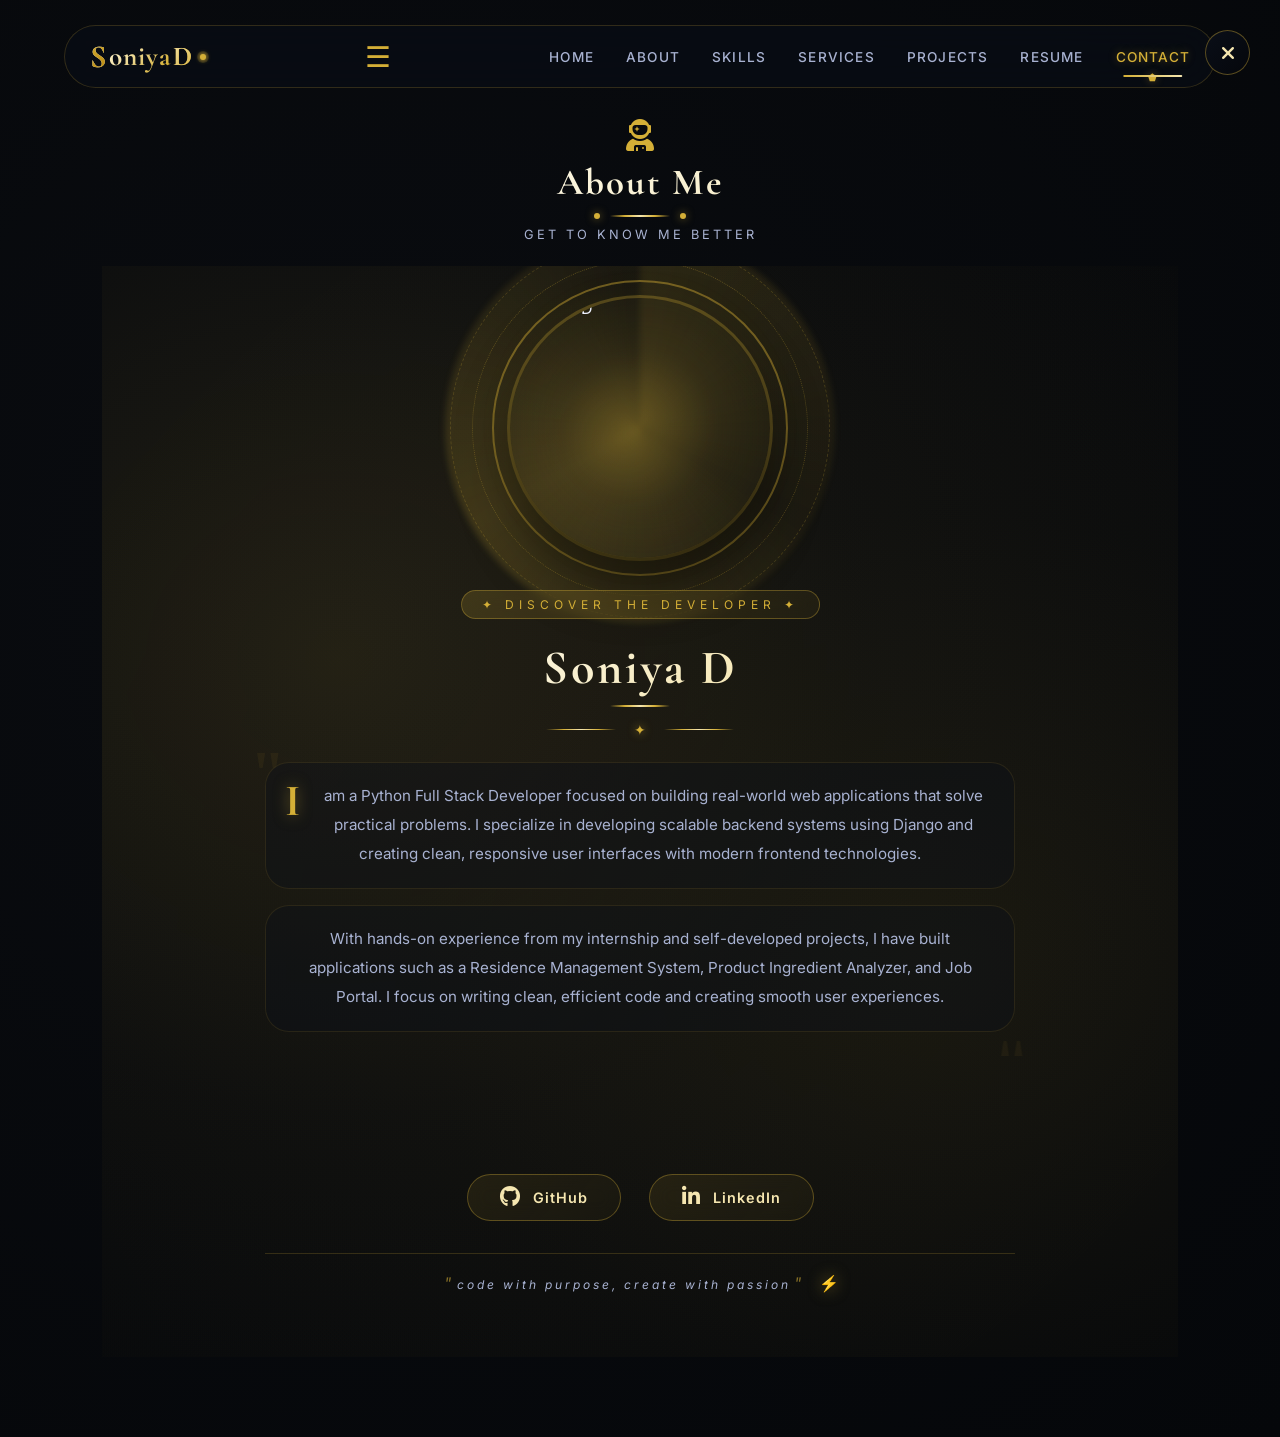
==== commit 4de5af43: "update about section" ====
--- a/about.html
+++ b/about.html
@@ -10,38 +10,39 @@
 </head>
 <body>
 
-  <!-- ========== NAVIGATION BAR (same as index.html) ========== -->
+  <!-- NAVIGATION BAR (same as index.html) -->
   <nav class="luxury-nav">
     <div class="nav-container">
       <div class="logo">
         <span class="logo-initial">S</span>oniya <span class="logo-accent">D</span>
         <div class="logo-dot"></div>
       </div>
-      <ul class="nav-links">
-        <li><a href="index.html">Home</a></li>
-        <li><a href="about.html" class="active">About</a></li>
-        <li><a href="skills.html">Skills</a></li>
-        <li><a href="services.html">Services</a></li>
-        <li><a href="projects.html">Projects</a></li>
-        <li><a href="resume.html">Resume</a></li>
-        <li><a href="contact.html">Contact</a></li>
-      </ul>
-      <div class="nav-toggle"><i class="fas fa-bars"></i></div>
+
+       <!-- Hamburger (Unicode ☰) – works even if Font Awesome is blocked -->
+        <div class="hamburger" id="hamburger">
+          <span style="font-size: 1.8rem; color: #d4af37;">☰</span>
+        </div>
+      
+        <ul class="nav-links">
+          <li><a href="index.html">Home</a></li>
+          <li><a href="about.html">About</a></li>
+          <li><a href="skills.html">Skills</a></li>
+          <li><a href="services.html">Services</a></li>
+          <li><a href="projects.html">Projects</a></li>
+          <li><a href="resume.html">Resume</a></li>
+          <li><a href="contact.html" class="active">Contact</a></li>
+        </ul>
     </div>
   </nav>
 
-  <!-- Close Icon - RIGHT SIDE (optional, you can keep or remove) -->
+  <!-- Optional close icon (kept for consistency) -->
   <a href="index.html" class="close-icon-right">
     <i class="fas fa-times"></i>
   </a>
 
   <main class="page-section">
-    
-    <!-- ========== ABOUT ME HEADING - VERY TOP ========== -->
     <div class="about-heading-verytop">
-      <div class="heading-icon-verytop">
-        <i class="fas fa-user-astronaut"></i>
-      </div>
+      <div class="heading-icon-verytop"><i class="fas fa-user-astronaut"></i></div>
       <h2 class="luxury-heading-verytop">About Me</h2>
       <div class="heading-underline-verytop">
         <span class="underline-dot-verytop"></span>
@@ -52,8 +53,6 @@
     </div>
 
     <div class="about-premium-container">
-      
-      <!-- Premium Image Section with Star Effect -->
       <div class="about-premium-image">
         <div class="premium-image-wrapper">
           <div class="star-glow-effect"></div>
@@ -72,30 +71,21 @@
             <div class="premium-ring ring-2"></div>
             <div class="premium-ring ring-3"></div>
             <div class="premium-particles">
-              <span class="particle"></span>
-              <span class="particle"></span>
-              <span class="particle"></span>
-              <span class="particle"></span>
-              <span class="particle"></span>
-              <span class="particle"></span>
-              <span class="particle"></span>
-              <span class="particle"></span>
+              <span class="particle"></span><span class="particle"></span><span class="particle"></span>
+              <span class="particle"></span><span class="particle"></span><span class="particle"></span>
+              <span class="particle"></span><span class="particle"></span>
             </div>
           </div>
         </div>
       </div>
-
       <div class="about-premium-content">
         <div class="premium-name-section">
           <span class="premium-greeting">✦ discover the developer ✦</span>
           <h1 class="premium-name">Soniya D</h1>
           <div class="premium-divider">
-            <span class="divider-line"></span>
-            <span class="divider-star">✦</span>
-            <span class="divider-line"></span>
+            <span class="divider-line"></span><span class="divider-star">✦</span><span class="divider-line"></span>
           </div>
         </div>
-
         <div class="premium-summary">
           <div class="premium-text">
             <span class="premium-dropcap">I</span>
@@ -109,9 +99,7 @@
             efficient code and creating smooth user experiences.
           </div>
         </div>
-
         <div class="premium-contact-grid">
-          <!-- Location Card -->
           <div class="premium-card">
             <div class="card-icon-circle"><i class="fas fa-map-marker-alt"></i></div>
             <div class="card-details">
@@ -120,8 +108,6 @@
             </div>
             <div class="card-hover-glow"></div>
           </div>
-          
-          <!-- Freelance Card -->
           <div class="premium-card freelance-card">
             <div class="card-icon-circle"><i class="fas fa-bolt"></i></div>
             <div class="card-details">
@@ -132,12 +118,10 @@
             <div class="card-hover-glow"></div>
           </div>
         </div>
-
         <div class="premium-social">
           <a href="https://github.com/soniyadas" target="_blank" class="premium-social-btn"><i class="fab fa-github"></i><span>GitHub</span></a>
           <a href="https://www.linkedin.com/in/soniyadas05" target="_blank" class="premium-social-btn"><i class="fab fa-linkedin-in"></i><span>LinkedIn</span></a>
         </div>
-
         <div class="premium-signature">
           <span class="signature-quote">code with purpose, create with passion</span>
           <span class="signature-icon">⚡</span>
@@ -146,6 +130,7 @@
     </div>
   </main>
 
+
   <script src="js/script.js"></script>
 </body>
 </html>
--- a/css/style.css
+++ b/css/style.css
@@ -24,8 +24,9 @@
   font-family: 'Inter', sans-serif;
   background: radial-gradient(ellipse at 30% 40%, var(--dark-bg), var(--darker-bg));
   color: var(--text-light);
+  scroll-behavior: smooth;
   overflow-x: hidden;
-  scroll-behavior: smooth;
+  
 }
 
 /* ========== CLOSE/HOME BUTTON ========== */
@@ -486,13 +487,13 @@
 @media (max-width: 550px) {
   .nav-links {
     width: 94%;
-    top: 60px; /* Adjusted to fit smaller navbar */
+    top: 65px;
     padding: 15px;
   }
 }
 
 .nav-links.active {
-  display: flex !important;
+  display: flex;
 }
 
 .nav-links li {
@@ -588,7 +589,6 @@
   border: 1px solid rgba(212, 175, 55, 0.25);
   position: relative;
   overflow: hidden;
-  z-index: 1001; /* Ensure it's above overlay after animation */
 }
 
 @media (max-width: 850px) {
@@ -1154,7 +1154,7 @@
 
 /* Zoom animation for hero image */
 .zoom-animation {
-  animation: imageZoomIn 1.2s cubic-bezier(0.2, 0.9, 0.4, 1.2) forwards;
+  animation: imageZoomIn 1.2s cubic-bezier(0.2, 0.9, 0.4, 1.1) forwards;
 }
 
 @keyframes imageZoomIn {
@@ -3991,20 +3991,15 @@
   border-radius: 50%;
   border: 1px solid rgba(212, 175, 55, 0.3);
   transition: all 0.4s cubic-bezier(0.2, 0.9, 0.4, 1.2);
-  /* Force perfect circle on all devices */
-  aspect-ratio: 1 / 1 !important;
-  flex: 0 0 auto !important;
-  overflow: hidden !important;
 }
 
 @media (max-width: 550px) {
   .contact-icon-circle {
-    width: 44px;
-    height: 44px;
+    width: 45px;
+    height: 45px;
   }
   .contact-icon-circle i {
-    font-size: 1rem;
-    line-height: 1 !important;
+    font-size: 1.2rem;
   }
 }
 
@@ -4109,7 +4104,7 @@
     font-size: 1rem;
   }
   .social-luxury-link span {
-    display: none !important;
+    display: none;
   }
 }
 
@@ -4319,57 +4314,37 @@
   margin-top: 1rem;
 }
 
-/* ===== MOBILE CONTACT FIXES ===== */
-@media (max-width: 550px) {
-  .contact-luxury-card {
-    padding: 1.2rem;
-  }
-  .contact-luxury-item {
-    gap: 0.8rem;
-    padding: 0.6rem 0.8rem;
-    flex-wrap: wrap;
-  }
-  .email-hyperlink {
-    word-break: break-all;
-    overflow-wrap: break-word;
-    display: inline-block;
-    max-width: 100%;
-    font-size: 0.75rem;
-  }
-  .contact-icon-circle {
-    width: 44px;
-    height: 44px;
-    flex-shrink: 0;
-  }
-  .contact-icon-circle i {
-    font-size: 1rem;
-  }
-  .contact-details {
-    flex: 1;
-    min-width: 0;
-  }
-  .contact-details h4 {
-    font-size: 0.6rem;
-    letter-spacing: 1px;
-  }
-  .contact-details p {
-    font-size: 0.7rem;
-  }
-  .email-arrow {
-    display: none;
-  }
-  .contact-social-luxury {
-    gap: 0.6rem;
-  }
-  .social-luxury-link {
-    padding: 6px 12px;
-    font-size: 0.7rem;
-  }
-  .availability-badge {
-    padding: 5px 12px;
-    gap: 6px;
-  }
-  .availability-badge span:last-child {
-    font-size: 0.6rem;
-  }
-}
+
+
+
+
+
+/* Final override – ensures mobile menu works */
+@media (max-width: 850px) {
+  .nav-links {
+    display: none !important;
+  }
+  .nav-links.active {
+    display: flex !important;
+    flex-direction: column !important;
+    position: fixed !important;
+    top: 70px !important;
+    left: 0 !important;
+    right: 0 !important;
+    background: #0a0c10 !important;
+    padding: 20px !important;
+    z-index: 99999 !important;
+    overflow-y: auto !important;
+    max-height: calc(100vh - 70px) !important;
+  }
+  .nav-toggle {
+    display: flex !important;
+    z-index: 100001 !important;
+    pointer-events: auto !important;
+  }
+  /* Ensure body can scroll when menu closed */
+  body {
+    overflow-x: hidden !important;
+    overflow-y: auto !important;
+  }
+}
